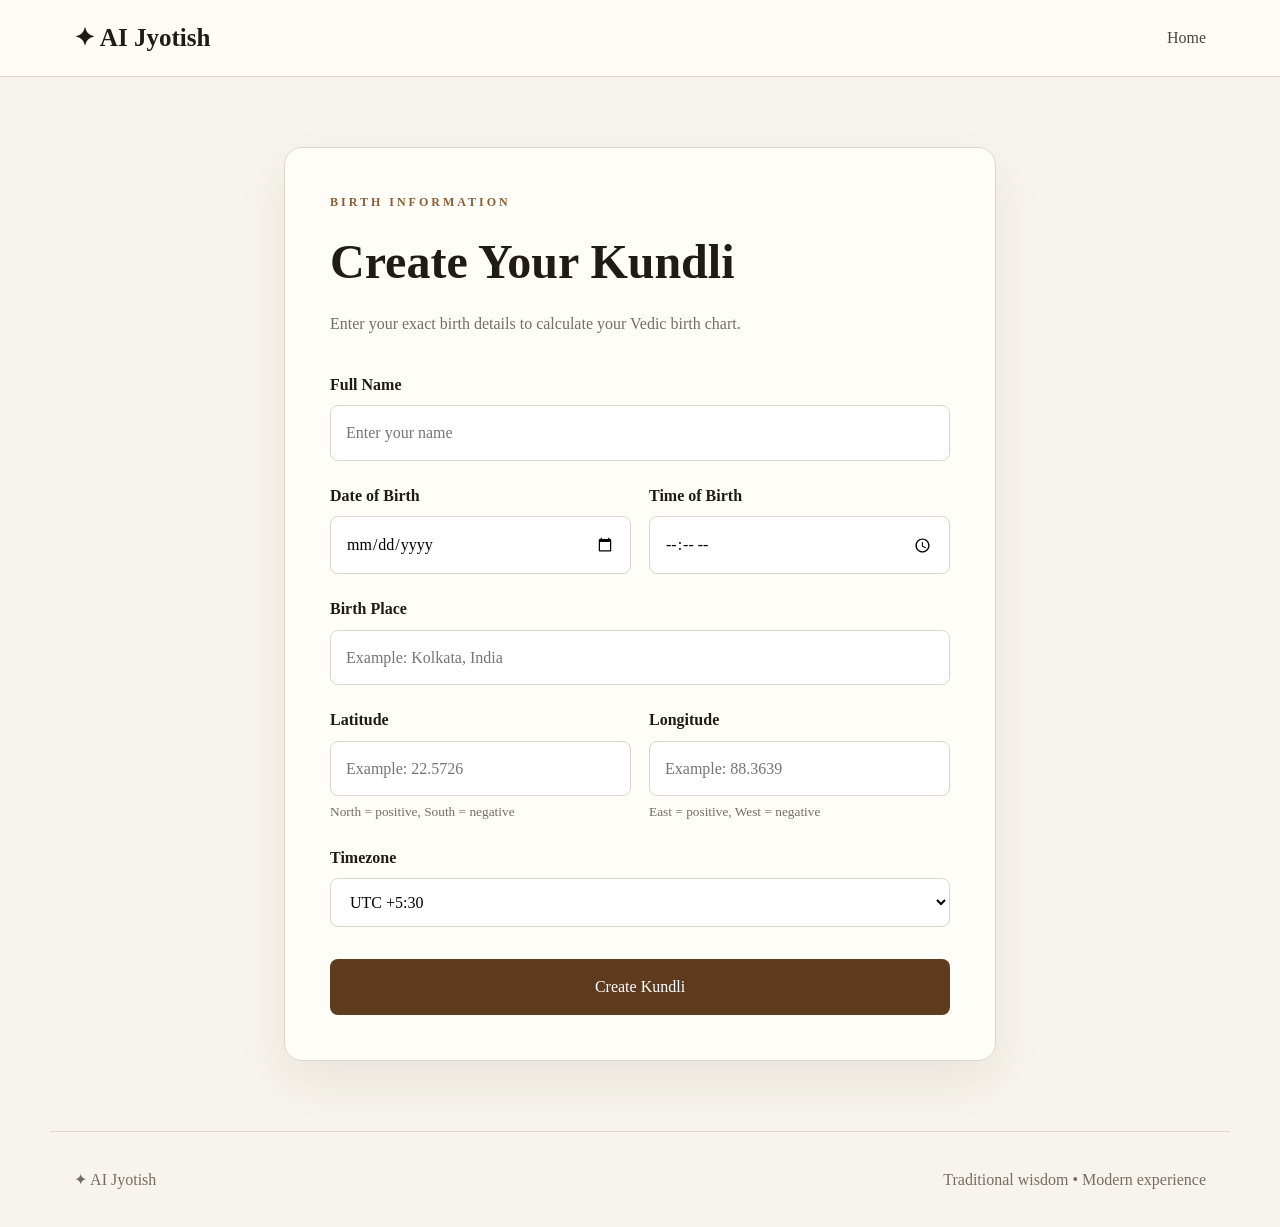
==== frontend/birth-form.html @ a1e97c48 "Initial commit" ====
<!DOCTYPE html>
<html lang="en">

<head>

    <meta charset="UTF-8">

    <meta
        name="viewport"
        content="width=device-width, initial-scale=1.0"
    >

    <title>Create Kundli • AI Jyotish</title>

    <link
        rel="stylesheet"
        href="css/style.css"
    >

</head>


<body>


<header class="navbar">

    <div class="nav-container">

        <a
            href="index.html"
            class="brand"
        >
            ✦ AI Jyotish
        </a>

        <nav class="nav-links">

            <a href="index.html">
                Home
            </a>

        </nav>

    </div>

</header>



<main class="form-page">

    <section class="form-card">

        <div class="form-heading">

            <p class="eyebrow">
                BIRTH INFORMATION
            </p>

            <h1>
                Create Your Kundli
            </h1>

            <p>
                Enter your exact birth details to calculate
                your Vedic birth chart.
            </p>

        </div>


        <form id="birthForm">


            <div class="form-group">

                <label for="name">
                    Full Name
                </label>

                <input
                    type="text"
                    id="name"
                    name="name"
                    placeholder="Enter your name"
                    required
                >

            </div>



            <div class="form-row">

                <div class="form-group">

                    <label for="date">
                        Date of Birth
                    </label>

                    <input
                        type="date"
                        id="date"
                        name="date"
                        required
                    >

                </div>


                <div class="form-group">

                    <label for="time">
                        Time of Birth
                    </label>

                    <input
                        type="time"
                        id="time"
                        name="time"
                        required
                    >

                </div>

            </div>



            <div class="form-group">

                <label for="place">
                    Birth Place
                </label>

                <input
                    type="text"
                    id="place"
                    name="place"
                    placeholder="Example: Kolkata, India"
                    required
                >

            </div>



            <div class="form-row">

                <div class="form-group">

                    <label for="latitude">
                        Latitude
                    </label>

                    <input
                        type="number"
                        id="latitude"
                        name="latitude"
                        step="any"
                        placeholder="Example: 22.5726"
                        required
                    >

                    <small>
                        North = positive, South = negative
                    </small>

                </div>


                <div class="form-group">

                    <label for="longitude">
                        Longitude
                    </label>

                    <input
                        type="number"
                        id="longitude"
                        name="longitude"
                        step="any"
                        placeholder="Example: 88.3639"
                        required
                    >

                    <small>
                        East = positive, West = negative
                    </small>

                </div>

            </div>



            <div class="form-group">

                <label for="timezone">
                    Timezone
                </label>

                <select
                    id="timezone"
                    name="timezone"
                >

                    <option value="5.5">
                        India Standard Time (UTC +5:30)
                    </option>

                    <option value="0">
                        UTC
                    </option>

                    <option value="-5">
                        UTC -5
                    </option>

                    <option value="-4">
                        UTC -4
                    </option>

                    <option value="1">
                        UTC +1
                    </option>

                    <option value="2">
                        UTC +2
                    </option>

                    <option value="3">
                        UTC +3
                    </option>

                    <option value="4">
                        UTC +4
                    </option>

                    <option value="5">
                        UTC +5
                    </option>

                    <option value="5.5" selected>
                        UTC +5:30
                    </option>

                    <option value="6">
                        UTC +6
                    </option>

                    <option value="7">
                        UTC +7
                    </option>

                    <option value="8">
                        UTC +8
                    </option>

                    <option value="9">
                        UTC +9
                    </option>

                </select>

            </div>



            <div
                id="formError"
                class="form-error"
            ></div>


            <button
                type="submit"
                id="createKundliButton"
                class="primary-button full-button"
            >

                <span id="buttonText">
                    Create Kundli
                </span>

                <span id="buttonLoader" class="loader hidden">
                    Calculating...
                </span>

            </button>


        </form>

    </section>

</main>


<footer class="footer">

    <p>
        ✦ AI Jyotish
    </p>

    <span>
        Traditional wisdom • Modern experience
    </span>

</footer>


<script src="js/script.js"></script>

</body>
</html>
---- frontend/css/style.css ----
* {
    box-sizing: border-box;
    margin: 0;
    padding: 0;
}

:root {
    --bg: #f7f4ed;
    --card: #fffdf8;
    --text: #201b16;
    --muted: #756d63;
    --line: #ddd5c9;
    --accent: #8b5e34;
    --accent-dark: #5e3b1f;
    --gold: #b58a48;
}

body {
    font-family: Georgia, "Times New Roman", serif;
    background: var(--bg);
    color: var(--text);
    line-height: 1.6;
}

a {
    text-decoration: none;
    color: inherit;
}

button,
input,
select {
    font: inherit;
}


/* =========================
   NAVBAR
========================= */

.navbar {
    border-bottom: 1px solid var(--line);
    background: rgba(255, 253, 248, 0.95);
}

.nav-container {
    max-width: 1180px;
    margin: auto;
    min-height: 76px;

    display: flex;
    align-items: center;
    justify-content: space-between;

    padding: 0 24px;
}

.brand {
    font-size: 25px;
    font-weight: bold;
}

.nav-links {
    display: flex;
    align-items: center;
    gap: 28px;
}

.nav-links a {
    color: #4c453d;
}

.nav-button {
    padding: 11px 18px;
    border: 1px solid var(--line);
    border-radius: 30px;
}


/* =========================
   HERO
========================= */

.hero {
    max-width: 1180px;
    min-height: 620px;
    margin: auto;

    padding: 90px 24px;

    display: grid;
    grid-template-columns: 1.3fr 0.7fr;
    align-items: center;
    gap: 70px;
}

.eyebrow {
    letter-spacing: 3px;
    font-size: 12px;
    font-weight: bold;
    color: var(--accent);
    margin-bottom: 12px;
}

.hero h1 {
    font-size: clamp(48px, 7vw, 82px);
    line-height: 1.05;
    margin-bottom: 28px;
}

.hero h1 span {
    display: block;
    color: var(--accent);
}

.hero-text {
    max-width: 650px;
    color: var(--muted);
    font-size: 18px;
    margin-bottom: 35px;
}

.primary-button {
    display: inline-flex;
    align-items: center;
    justify-content: center;
    gap: 15px;

    background: var(--accent-dark);
    color: white;

    border: 0;
    border-radius: 8px;

    padding: 15px 24px;

    cursor: pointer;

    transition: 0.2s;
}

.primary-button:hover {
    transform: translateY(-2px);
    opacity: 0.92;
}

.hero-card {
    min-height: 390px;

    border: 1px solid var(--line);
    background: var(--card);

    border-radius: 18px;

    display: flex;
    flex-direction: column;
    align-items: center;
    justify-content: center;

    text-align: center;

    box-shadow: 0 20px 50px rgba(80, 55, 30, 0.08);
}

.hero-symbol {
    font-size: 80px;
    color: var(--gold);
    margin-bottom: 20px;
}

.hero-card h3 {
    font-size: 28px;
}

.hero-card p {
    color: var(--muted);
}

.mini-orbit {
    display: flex;
    gap: 18px;
    margin-top: 35px;
    font-size: 26px;
    color: var(--accent);
}


/* =========================
   FEATURES
========================= */

.features {
    max-width: 1180px;
    margin: auto;
    padding: 80px 24px;
}

.center {
    text-align: center;
}

.section-heading {
    margin-bottom: 35px;
}

.section-heading h2 {
    font-size: 42px;
    line-height: 1.15;
    margin-bottom: 8px;
}

.section-heading p:not(.eyebrow) {
    color: var(--muted);
}

.feature-grid {
    display: grid;
    grid-template-columns: repeat(4, 1fr);
    gap: 18px;
}

.feature-card {
    padding: 28px;
    background: var(--card);
    border: 1px solid var(--line);
    border-radius: 14px;
}

.feature-icon {
    font-size: 32px;
    color: var(--gold);
    margin-bottom: 20px;
}

.feature-card h3 {
    margin-bottom: 8px;
}

.feature-card p {
    color: var(--muted);
}


/* =========================
   FORM
========================= */

.form-page {
    max-width: 760px;
    margin: auto;
    padding: 70px 24px;
}

.form-card {
    background: var(--card);
    border: 1px solid var(--line);
    border-radius: 18px;
    padding: 45px;
    box-shadow: 0 20px 50px rgba(80, 55, 30, 0.08);
}

.form-heading {
    margin-bottom: 35px;
}

.form-heading h1 {
    font-size: 48px;
    margin-bottom: 10px;
}

.form-heading p:not(.eyebrow) {
    color: var(--muted);
}

.form-group {
    margin-bottom: 22px;
}

.form-row {
    display: grid;
    grid-template-columns: 1fr 1fr;
    gap: 18px;
}

label {
    display: block;
    font-weight: bold;
    margin-bottom: 8px;
}

input,
select {
    width: 100%;
    padding: 14px 15px;

    background: white;

    border: 1px solid var(--line);
    border-radius: 8px;

    outline: none;
}

input:focus,
select:focus {
    border-color: var(--accent);
}

small {
    display: block;
    color: var(--muted);
    margin-top: 5px;
}

.full-button {
    width: 100%;
    margin-top: 10px;
}

.form-error {
    color: #a52c2c;
    margin-bottom: 10px;
}

.hidden {
    display: none !important;
}

.loader {
    color: white;
}


/* =========================
   KUNDLI PAGE
========================= */

.page-container {
    max-width: 1180px;
    margin: auto;
    padding: 55px 24px 100px;
}

.profile-header {
    display: flex;
    justify-content: space-between;
    align-items: flex-end;
    gap: 30px;

    margin-bottom: 50px;
}

.profile-header h1 {
    font-size: 52px;
}

.person-info {
    color: var(--muted);
}

.profile-badges {
    display: flex;
    gap: 12px;
}

.badge {
    min-width: 120px;
    padding: 14px;

    border: 1px solid var(--line);
    background: var(--card);

    border-radius: 10px;

    text-align: center;
}

.badge span {
    display: block;
    font-size: 10px;
    letter-spacing: 2px;
    color: var(--muted);
}

.badge strong {
    display: block;
    margin-top: 5px;
    color: var(--accent-dark);
}


/* =========================
   SECTIONS
========================= */

.section {
    margin-top: 70px;
}


/* =========================
   TWO CHARTS
========================= */

.charts-grid {
    display: grid;
    grid-template-columns: 1fr 1fr;
    gap: 25px;
}

.chart-card {
    background: var(--card);
    border: 1px solid var(--line);
    border-radius: 18px;
    padding: 20px;

    overflow: hidden;
}

.chart-title {
    display: flex;
    justify-content: space-between;
    align-items: center;

    padding: 5px 10px 18px;

    border-bottom: 1px solid var(--line);
}

.chart-title span {
    font-size: 12px;
    letter-spacing: 2px;
    font-weight: bold;
    color: var(--muted);
}

.chart-title strong {
    color: var(--accent-dark);
}


/* =========================
   NORTH INDIAN CHART
========================= */

.kundli-chart {
    width: 100%;
    max-width: 560px;
    aspect-ratio: 1;
    margin: auto;
    padding: 12px;
}

.kundli-svg {
    width: 100%;
    height: 100%;
    display: block;
}

.chart-border {
    fill: #fffdf8;
    stroke: #806848;
    stroke-width: 2;
}

.chart-line {
    fill: none;
    stroke: #806848;
    stroke-width: 1.5;
}

.chart-center {
    fill: #fbf8f0;
}

.chart-house-number {
    font-family: Georgia, serif;
    font-size: 15px;
    fill: #9b6e36;
    text-anchor: middle;
    dominant-baseline: middle;
    font-weight: bold;
}

.chart-planet {
    font-family: Georgia, serif;
    font-size: 13px;
    fill: #211b16;
    text-anchor: middle;
    dominant-baseline: middle;
    font-weight: bold;
}


/* =========================
   QUICK CARDS
========================= */

.quick-grid {
    display: grid;
    grid-template-columns: repeat(4, 1fr);
    gap: 16px;

    margin-top: 25px;
}

.info-card {
    background: var(--card);
    border: 1px solid var(--line);
    border-radius: 12px;

    padding: 22px;
}

.card-label {
    display: block;
    font-size: 12px;
    color: var(--muted);
    margin-bottom: 7px;
}

.info-card strong {
    display: block;
    font-size: 24px;
}


/* =========================
   TABLE
========================= */

.table-card {
    background: var(--card);
    border: 1px solid var(--line);
    border-radius: 15px;
    overflow: hidden;
}

.table-wrapper {
    overflow-x: auto;
}

table {
    width: 100%;
    border-collapse: collapse;
}

th,
td {
    padding: 17px;
    text-align: left;
    border-bottom: 1px solid var(--line);
}

th {
    background: #f1ede4;
    font-size: 12px;
    letter-spacing: 1px;
}

td {
    color: #4b443c;
}

tr:last-child td {
    border-bottom: none;
}


/* =========================
   CARDS
========================= */

.yoga-grid,
.strength-grid,
.house-grid,
.aspect-grid {
    display: grid;
    grid-template-columns: repeat(3, 1fr);
    gap: 16px;
}

.yoga-card,
.strength-card,
.house-card,
.aspect-card,
.nakshatra-card {
    background: var(--card);
    border: 1px solid var(--line);
    border-radius: 14px;
    padding: 24px;
}

.yoga-card h3,
.strength-card h3,
.house-card h3,
.aspect-card h3 {
    margin-bottom: 8px;
}

.muted {
    color: var(--muted);
}

.strength-bar {
    height: 7px;
    background: #e6dfd4;
    border-radius: 20px;
    overflow: hidden;
    margin-top: 14px;
}

.strength-fill {
    height: 100%;
    background: var(--accent);
}


/* =========================
   NAKSHATRA
========================= */

.nakshatra-card {
    display: grid;
    grid-template-columns: repeat(4, 1fr);
    gap: 20px;
}

.nakshatra-item span {
    display: block;
    color: var(--muted);
    font-size: 12px;
}

.nakshatra-item strong {
    font-size: 20px;
}


/* =========================
   AI
========================= */

.ai-card {
    margin-top: 75px;

    background: #eee7da;
    border: 1px solid var(--line);
    border-radius: 18px;

    padding: 40px;
}

.ai-card h2 {
    font-size: 38px;
    margin-bottom: 8px;
}

.ai-card > p:not(.eyebrow) {
    color: var(--muted);
}

.ai-messages {
    min-height: 50px;
    margin: 25px 0;
}

.ai-message {
    background: white;
    border: 1px solid var(--line);
    border-radius: 10px;
    padding: 15px;
    margin-bottom: 10px;
}

.ai-form {
    display: flex;
    gap: 10px;
}

.ai-form input {
    flex: 1;
}

.ai-form button {
    border: none;
    background: var(--accent-dark);
    color: white;
    padding: 0 24px;
    border-radius: 8px;
    cursor: pointer;
}


/* =========================
   FOOTER
========================= */

.footer {
    border-top: 1px solid var(--line);
    padding: 35px 24px;

    display: flex;
    justify-content: space-between;

    max-width: 1180px;
    margin: auto;

    color: var(--muted);
}


/* =========================
   MOBILE
========================= */

@media (max-width: 900px) {

    .hero {
        grid-template-columns: 1fr;
        padding-top: 60px;
    }

    .feature-grid {
        grid-template-columns: 1fr 1fr;
    }

    .charts-grid {
        grid-template-columns: 1fr;
    }

    .quick-grid {
        grid-template-columns: 1fr 1fr;
    }

    .yoga-grid,
    .strength-grid,
    .house-grid,
    .aspect-grid {
        grid-template-columns: 1fr 1fr;
    }

    .nakshatra-card {
        grid-template-columns: 1fr 1fr;
    }
}


@media (max-width: 600px) {

    .nav-links a:not(.nav-button) {
        display: none;
    }

    .hero h1 {
        font-size: 48px;
    }

    .feature-grid,
    .form-row,
    .quick-grid,
    .yoga-grid,
    .strength-grid,
    .house-grid,
    .aspect-grid,
    .nakshatra-card {
        grid-template-columns: 1fr;
    }

    .form-card {
        padding: 25px;
    }

    .profile-header {
        flex-direction: column;
        align-items: flex-start;
    }

    .profile-header h1 {
        font-size: 40px;
    }

    .profile-badges {
        width: 100%;
    }

    .badge {
        flex: 1;
    }

    .ai-form {
        flex-direction: column;
    }

    .ai-form button {
        padding: 14px;
    }

    .footer {
        flex-direction: column;
        gap: 10px;
    }
}
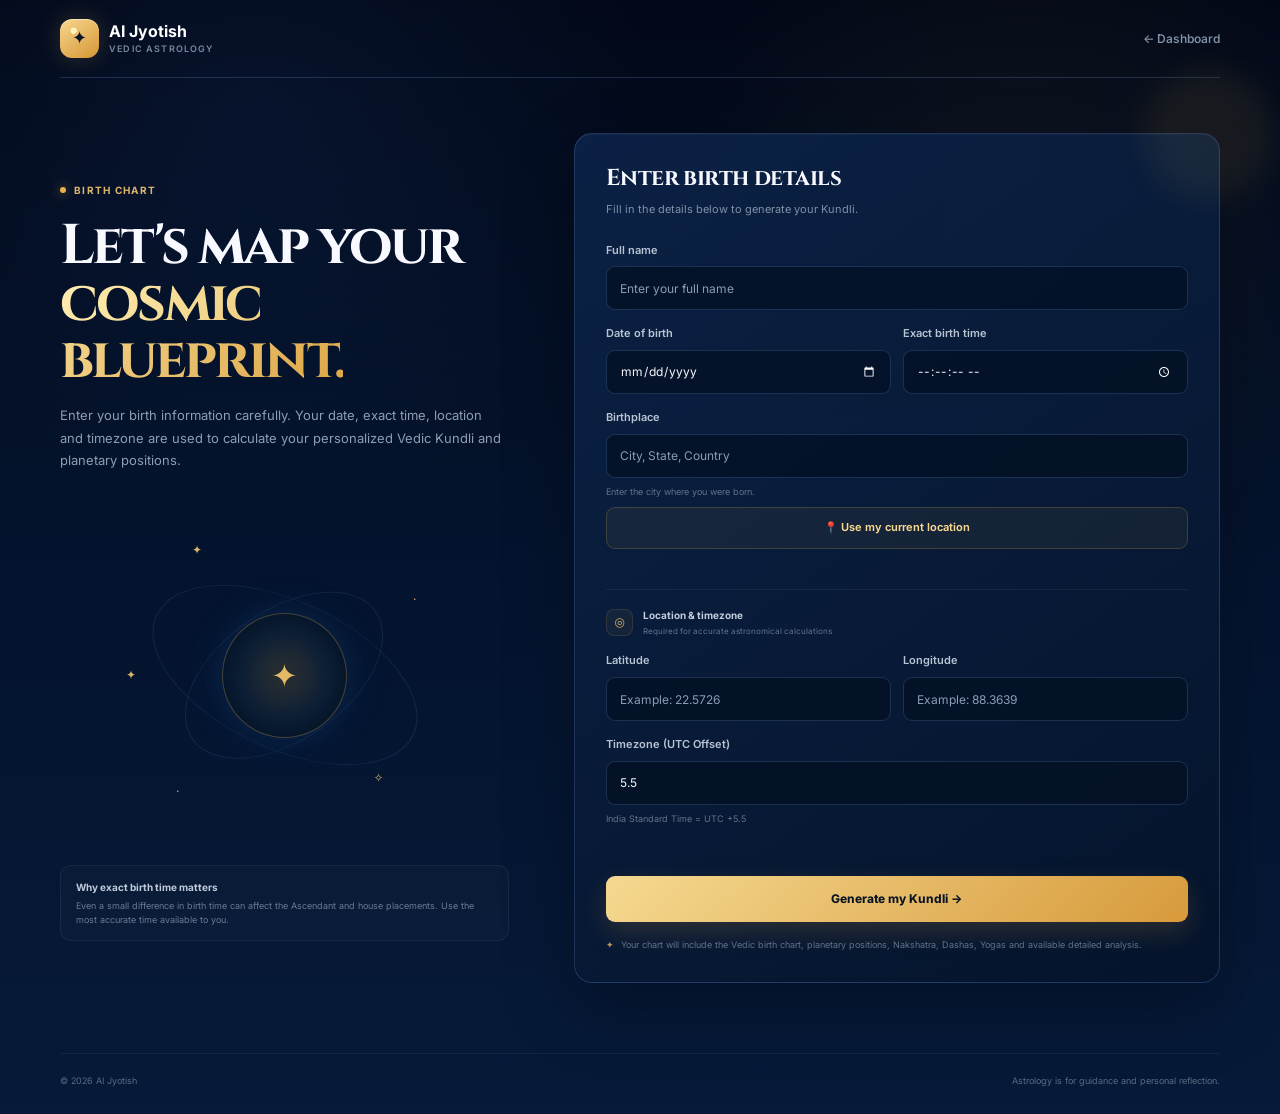
==== commit c5bd5115: "Update AI Jyotish website" ====
--- a/frontend/birth-form.html
+++ b/frontend/birth-form.html
@@ -1,316 +1,1131 @@
 <!DOCTYPE html>
 <html lang="en">
-
 <head>
-
     <meta charset="UTF-8">
 
     <meta
         name="viewport"
-        content="width=device-width, initial-scale=1.0"
+        content="width=device-width, initial-scale=1.0, viewport-fit=cover"
     >
 
-    <title>Create Kundli • AI Jyotish</title>
-
-    <link
-        rel="stylesheet"
-        href="css/style.css"
+    <meta
+        name="description"
+        content="Enter your birth details to generate a personalized Vedic Kundli with AI Jyotish."
     >
 
+    <meta name="theme-color" content="#06101f">
+
+    <title>Create Kundli — AI Jyotish</title>
+
+    <link rel="stylesheet" href="css/style.css">
+    <link rel="stylesheet" href="css/cosmic.css">
+    <link rel="stylesheet" href="css/charts.css">
+    <link rel="stylesheet" href="css/kundli.css">
+    <link rel="stylesheet" href="css/responsive.css">
+    <link rel="stylesheet" href="css/theme.css">
+
+    <style>
+        :root {
+            --bg: #06101f;
+            --bg-soft: #09192d;
+            --card: rgba(10, 28, 49, .84);
+            --card-soft: rgba(255,255,255,.025);
+            --border: rgba(232,177,76,.18);
+            --border-soft: rgba(255,255,255,.075);
+            --gold: #e8b14c;
+            --gold-light: #f5d78f;
+            --text: #f4f7fb;
+            --muted: #8d9db2;
+            --muted-2: #687b92;
+            --input: rgba(255,255,255,.035);
+        }
+
+        * {
+            box-sizing: border-box;
+        }
+
+        html {
+            scroll-behavior: smooth;
+        }
+
+        body.birth-form-page {
+            margin: 0;
+            min-height: 100vh;
+            color: var(--text);
+            background:
+                radial-gradient(
+                    circle at 10% 12%,
+                    rgba(55,117,203,.15),
+                    transparent 30%
+                ),
+                radial-gradient(
+                    circle at 90% 75%,
+                    rgba(232,177,76,.08),
+                    transparent 28%
+                ),
+                linear-gradient(
+                    145deg,
+                    #06101f 0%,
+                    #09182b 52%,
+                    #06101f 100%
+                );
+            overflow-x: hidden;
+        }
+
+        body.birth-form-page::before {
+            content: "";
+            position: fixed;
+            inset: 0;
+            z-index: -1;
+            pointer-events: none;
+            opacity: .28;
+            background-image:
+                radial-gradient(circle, rgba(255,255,255,.62) 0 1px, transparent 1.5px),
+                radial-gradient(circle, rgba(232,177,76,.4) 0 1px, transparent 1.5px);
+            background-size: 150px 150px, 240px 240px;
+            background-position: 20px 30px, 90px 80px;
+        }
+
+        .birth-shell {
+            width: min(1160px, calc(100% - 32px));
+            min-height: 100vh;
+            margin: 0 auto;
+            display: grid;
+            grid-template-rows: auto 1fr auto;
+        }
+
+        /* =========================================================
+           HEADER
+           ========================================================= */
+
+        .birth-header {
+            padding: 19px 0;
+            display: flex;
+            align-items: center;
+            justify-content: space-between;
+            gap: 20px;
+            border-bottom: 1px solid rgba(255,255,255,.045);
+        }
+
+        .birth-brand {
+            display: inline-flex;
+            align-items: center;
+            gap: 10px;
+            color: #fff;
+            text-decoration: none;
+        }
+
+        .birth-brand-icon {
+            width: 39px;
+            height: 39px;
+            display: grid;
+            place-items: center;
+            border-radius: 12px;
+            color: #091423;
+            font-size: 18px;
+            background:
+                radial-gradient(
+                    circle at 35% 30%,
+                    #fff2bd 0 8%,
+                    transparent 9%
+                ),
+                linear-gradient(145deg, #f6d88e, #d79536);
+            box-shadow:
+                0 0 25px rgba(232,177,76,.2),
+                inset 0 1px 0 rgba(255,255,255,.45);
+        }
+
+        .birth-brand-text {
+            display: flex;
+            flex-direction: column;
+            line-height: 1.05;
+        }
+
+        .birth-brand-name {
+            font-size: 16px;
+            font-weight: 700;
+        }
+
+        .birth-brand-subtitle {
+            margin-top: 4px;
+            color: #77899f;
+            font-size: 9px;
+            font-weight: 600;
+            letter-spacing: .13em;
+            text-transform: uppercase;
+        }
+
+        .birth-header-right {
+            display: flex;
+            align-items: center;
+            gap: 16px;
+        }
+
+        .birth-back {
+            color: #8293a9;
+            text-decoration: none;
+            font-size: 12px;
+            font-weight: 550;
+            transition: color .2s ease;
+        }
+
+        .birth-back:hover {
+            color: #fff;
+        }
+
+        /* =========================================================
+           MAIN LAYOUT
+           ========================================================= */
+
+        .birth-main {
+            display: grid;
+            grid-template-columns: minmax(0, .82fr) minmax(480px, 1.18fr);
+            align-items: center;
+            gap: 65px;
+            padding: 55px 0 70px;
+        }
+
+        /* =========================================================
+           INTRO / COSMIC SIDE
+           ========================================================= */
+
+        .birth-intro {
+            max-width: 460px;
+        }
+
+        .birth-kicker {
+            width: fit-content;
+            display: inline-flex;
+            align-items: center;
+            gap: 8px;
+            color: #dcb56a;
+            font-size: 10px;
+            font-weight: 700;
+            letter-spacing: .13em;
+            text-transform: uppercase;
+        }
+
+        .birth-kicker::before {
+            content: "";
+            width: 6px;
+            height: 6px;
+            border-radius: 50%;
+            background: var(--gold);
+            box-shadow: 0 0 12px rgba(232,177,76,.7);
+        }
+
+        .birth-intro h1 {
+            margin: 17px 0 15px;
+            font-size: clamp(36px, 5vw, 56px);
+            line-height: 1.02;
+            letter-spacing: -.05em;
+        }
+
+        .birth-intro h1 span {
+            color: var(--gold-light);
+            background: linear-gradient(135deg, #fff0b5, #dda544);
+            -webkit-background-clip: text;
+            background-clip: text;
+            -webkit-text-fill-color: transparent;
+        }
+
+        .birth-intro > p {
+            margin: 0;
+            color: var(--muted);
+            font-size: 13px;
+            line-height: 1.75;
+        }
+
+        /* Small visual */
+
+        .birth-orbit {
+            width: min(330px, 80%);
+            aspect-ratio: 1;
+            margin: 38px auto 0;
+            position: relative;
+            display: grid;
+            place-items: center;
+        }
+
+        .birth-orbit::before,
+        .birth-orbit::after {
+            content: "";
+            position: absolute;
+            border: 1px solid rgba(105,158,220,.15);
+            border-radius: 50%;
+        }
+
+        .birth-orbit::before {
+            inset: 7%;
+            transform: rotate(25deg) scaleY(.52);
+        }
+
+        .birth-orbit::after {
+            inset: 16%;
+            transform: rotate(-35deg) scaleY(.58);
+        }
+
+        .birth-orbit-glow {
+            position: absolute;
+            width: 45%;
+            aspect-ratio: 1;
+            border-radius: 50%;
+            background:
+                radial-gradient(
+                    circle,
+                    rgba(232,177,76,.18),
+                    rgba(58,126,218,.08) 45%,
+                    transparent 72%
+                );
+            filter: blur(9px);
+        }
+
+        .birth-mandala {
+            width: 38%;
+            aspect-ratio: 1;
+            display: grid;
+            place-items: center;
+            border: 1px solid rgba(232,177,76,.28);
+            border-radius: 50%;
+            color: #e8bd6a;
+            font-size: 32px;
+            background: rgba(8,23,41,.8);
+            box-shadow:
+                0 0 45px rgba(48,111,188,.14),
+                inset 0 0 25px rgba(0,0,0,.3);
+        }
+
+        .birth-orbit-star {
+            position: absolute;
+            color: #d9b263;
+            font-size: 12px;
+        }
+
+        .birth-orbit-star.s1 {
+            top: 9%;
+            left: 22%;
+        }
+
+        .birth-orbit-star.s2 {
+            top: 24%;
+            right: 10%;
+        }
+
+        .birth-orbit-star.s3 {
+            bottom: 16%;
+            right: 20%;
+        }
+
+        .birth-orbit-star.s4 {
+            bottom: 12%;
+            left: 17%;
+        }
+
+        .birth-orbit-star.s5 {
+            top: 47%;
+            left: 2%;
+        }
+
+        .birth-info-note {
+            margin-top: 25px;
+            padding: 13px 15px;
+            border: 1px solid rgba(255,255,255,.055);
+            border-radius: 11px;
+            background: rgba(255,255,255,.018);
+        }
+
+        .birth-info-note strong {
+            display: block;
+            margin-bottom: 4px;
+            color: #bfcbd9;
+            font-size: 10px;
+        }
+
+        .birth-info-note span {
+            display: block;
+            color: #697c93;
+            font-size: 9px;
+            line-height: 1.55;
+        }
+
+        /* =========================================================
+           FORM CARD
+           ========================================================= */
+
+        .birth-card {
+            position: relative;
+            padding: 31px;
+            border: 1px solid var(--border);
+            border-radius: 18px;
+            background:
+                linear-gradient(
+                    145deg,
+                    rgba(17,40,67,.84),
+                    rgba(7,20,36,.92)
+                );
+            box-shadow:
+                0 25px 70px rgba(0,0,0,.28),
+                inset 0 1px 0 rgba(255,255,255,.035);
+            backdrop-filter: blur(18px);
+        }
+
+        .birth-card::before {
+            content: "";
+            position: absolute;
+            width: 130px;
+            height: 130px;
+            top: -65px;
+            right: -55px;
+            border-radius: 50%;
+            background: rgba(232,177,76,.07);
+            filter: blur(15px);
+            pointer-events: none;
+        }
+
+        .birth-card-header {
+            margin-bottom: 24px;
+        }
+
+        .birth-card-header h2 {
+            margin: 0 0 7px;
+            font-size: 23px;
+            letter-spacing: -.025em;
+        }
+
+        .birth-card-header p {
+            margin: 0;
+            color: #7f91a8;
+            font-size: 11px;
+            line-height: 1.55;
+        }
+
+        /* =========================================================
+           FORM
+           ========================================================= */
+
+        #birthForm {
+            display: flex;
+            flex-direction: column;
+            gap: 15px;
+        }
+
+        .birth-field {
+            display: flex;
+            flex-direction: column;
+            gap: 7px;
+        }
+
+        .birth-field label {
+            color: #b8c4d2;
+            font-size: 11px;
+            font-weight: 600;
+        }
+
+        .birth-field input {
+            width: 100%;
+            height: 44px;
+            padding: 0 13px;
+            border: 1px solid rgba(255,255,255,.09);
+            border-radius: 9px;
+            outline: none;
+            color: #edf2f8;
+            background: var(--input);
+            font: inherit;
+            font-size: 12px;
+            transition:
+                border-color .2s ease,
+                background .2s ease,
+                box-shadow .2s ease;
+        }
+
+        .birth-field input::placeholder {
+            color: #596c83;
+        }
+
+        .birth-field input:hover {
+            border-color: rgba(255,255,255,.14);
+        }
+
+        .birth-field input:focus {
+            border-color: rgba(232,177,76,.52);
+            background: rgba(255,255,255,.045);
+            box-shadow: 0 0 0 3px rgba(232,177,76,.08);
+        }
+
+        .birth-field input[type="date"],
+        .birth-field input[type="time"] {
+            color-scheme: dark;
+        }
+
+        /* Two-column fields */
+
+        .birth-row {
+            display: grid;
+            grid-template-columns: repeat(2, minmax(0, 1fr));
+            gap: 12px;
+        }
+
+        .birth-row.three {
+            grid-template-columns: repeat(3, minmax(0, 1fr));
+        }
+
+        .field-help {
+            color: #62748a;
+            font-size: 9px;
+            line-height: 1.45;
+        }
+
+        /* =========================================================
+           LOCATION SECTION
+           ========================================================= */
+
+        .location-heading {
+            display: flex;
+            align-items: center;
+            gap: 10px;
+            margin: 5px 0 0;
+            padding-top: 17px;
+            border-top: 1px solid rgba(255,255,255,.055);
+        }
+
+        .location-heading-icon {
+            width: 27px;
+            height: 27px;
+            display: grid;
+            place-items: center;
+            border-radius: 8px;
+            color: #dcb668;
+            border: 1px solid rgba(232,177,76,.13);
+            background: rgba(232,177,76,.055);
+            font-size: 12px;
+        }
+
+        .location-heading-text strong {
+            display: block;
+            color: #c2cedc;
+            font-size: 10px;
+        }
+
+        .location-heading-text span {
+            display: block;
+            margin-top: 2px;
+            color: #63758c;
+            font-size: 8px;
+        }
+
+        /* =========================================================
+           SUBMIT
+           ========================================================= */
+
+        #generateBtn {
+            width: 100%;
+            min-height: 46px;
+            margin-top: 5px;
+            border: 0;
+            border-radius: 9px;
+            cursor: pointer;
+            color: #071321;
+            background: linear-gradient(135deg, #f5d991, #d79a3b);
+            box-shadow: 0 10px 26px rgba(215,154,59,.18);
+            font: inherit;
+            font-size: 12px;
+            font-weight: 750;
+            transition:
+                transform .2s ease,
+                box-shadow .2s ease,
+                opacity .2s ease;
+        }
+
+        #generateBtn:hover {
+            transform: translateY(-1px);
+            box-shadow: 0 14px 31px rgba(215,154,59,.25);
+        }
+
+        #generateBtn:active {
+            transform: translateY(0);
+        }
+
+        #generateBtn:disabled {
+            cursor: not-allowed;
+            opacity: .62;
+            transform: none;
+        }
+
+        #birthMessage {
+            min-height: 18px;
+            margin: -2px 0 0;
+            font-size: 11px;
+            line-height: 1.5;
+        }
+
+        .form-footnote {
+            display: flex;
+            align-items: flex-start;
+            gap: 8px;
+            margin-top: 1px;
+            color: #60738a;
+            font-size: 9px;
+            line-height: 1.5;
+        }
+
+        .form-footnote-icon {
+            color: #b9985b;
+            flex: 0 0 auto;
+        }
+
+        /* =========================================================
+           FOOTER
+           ========================================================= */
+
+        .birth-footer {
+            padding: 20px 0 25px;
+            display: flex;
+            justify-content: space-between;
+            gap: 20px;
+            border-top: 1px solid rgba(255,255,255,.05);
+            color: #596c83;
+            font-size: 9px;
+        }
+
+        /* =========================================================
+           RESPONSIVE
+           ========================================================= */
+
+        @media (max-width: 900px) {
+            .birth-main {
+                grid-template-columns: 1fr;
+                gap: 35px;
+                padding-top: 40px;
+            }
+
+            .birth-intro {
+                max-width: 620px;
+                margin-inline: auto;
+                text-align: center;
+            }
+
+            .birth-kicker {
+                margin-inline: auto;
+            }
+
+            .birth-intro > p {
+                margin-inline: auto;
+            }
+
+            .birth-orbit {
+                margin-top: 25px;
+                width: min(270px, 70%);
+            }
+
+            .birth-info-note {
+                text-align: left;
+            }
+
+            .birth-card {
+                width: min(650px, 100%);
+                margin-inline: auto;
+            }
+        }
+
+        @media (max-width: 600px) {
+            .birth-shell {
+                width: min(100% - 24px, 1160px);
+            }
+
+            .birth-header {
+                padding: 14px 0;
+            }
+
+            .birth-brand-icon {
+                width: 35px;
+                height: 35px;
+                border-radius: 10px;
+            }
+
+            .birth-brand-name {
+                font-size: 14px;
+            }
+
+            .birth-brand-subtitle {
+                font-size: 8px;
+            }
+
+            .birth-back {
+                font-size: 10px;
+            }
+
+            .birth-main {
+                padding: 30px 0 45px;
+            }
+
+            .birth-intro h1 {
+                font-size: 38px;
+            }
+
+            .birth-intro > p {
+                font-size: 12px;
+            }
+
+            .birth-orbit {
+                width: 220px;
+            }
+
+            .birth-card {
+                padding: 22px 18px;
+                border-radius: 15px;
+            }
+
+            .birth-card-header h2 {
+                font-size: 21px;
+            }
+
+            .birth-row,
+            .birth-row.three {
+                grid-template-columns: 1fr;
+                gap: 15px;
+            }
+
+            .birth-footer {
+                flex-direction: column;
+                gap: 7px;
+            }
+        }
+
+        @media (prefers-reduced-motion: reduce) {
+            html {
+                scroll-behavior: auto;
+            }
+
+            *,
+            *::before,
+            *::after {
+                transition-duration: .01ms !important;
+            }
+        }
+    </style>
 </head>
 
-
-<body>
-
-
-<header class="navbar">
-
-    <div class="nav-container">
-
-        <a
-            href="index.html"
-            class="brand"
+<body class="birth-form-page">
+
+<div class="birth-shell">
+
+    <!-- =========================================================
+         HEADER
+         ========================================================= -->
+    <header class="birth-header">
+
+        <a class="birth-brand" href="index.html">
+
+            <span
+                class="birth-brand-icon"
+                aria-hidden="true"
+            >
+                ✦
+            </span>
+
+            <span class="birth-brand-text">
+                <span class="birth-brand-name">
+                    AI Jyotish
+                </span>
+
+                <span class="birth-brand-subtitle">
+                    Vedic Astrology
+                </span>
+            </span>
+
+        </a>
+
+
+        <div class="birth-header-right">
+
+            <a
+                class="birth-back"
+                href="dashboard.html"
+            >
+                ← Dashboard
+            </a>
+
+        </div>
+
+    </header>
+
+
+    <!-- =========================================================
+         MAIN
+         ========================================================= -->
+    <main class="birth-main">
+
+        <!-- =====================================================
+             INTRO
+             ===================================================== -->
+        <section class="birth-intro">
+
+            <div class="birth-kicker">
+                Birth chart
+            </div>
+
+            <h1>
+                Let's map your
+                <span>cosmic blueprint.</span>
+            </h1>
+
+            <p>
+                Enter your birth information carefully. Your date, exact time,
+                location and timezone are used to calculate your personalized
+                Vedic Kundli and planetary positions.
+            </p>
+
+
+            <!-- Decorative cosmic visual -->
+            <div class="birth-orbit" aria-hidden="true">
+
+                <div class="birth-orbit-glow"></div>
+
+                <div class="birth-mandala">
+                    ✦
+                </div>
+
+                <span class="birth-orbit-star s1">✦</span>
+                <span class="birth-orbit-star s2">·</span>
+                <span class="birth-orbit-star s3">✧</span>
+                <span class="birth-orbit-star s4">·</span>
+                <span class="birth-orbit-star s5">✦</span>
+
+            </div>
+
+
+            <div class="birth-info-note">
+
+                <strong>
+                    Why exact birth time matters
+                </strong>
+
+                <span>
+                    Even a small difference in birth time can affect the
+                    Ascendant and house placements. Use the most accurate
+                    time available to you.
+                </span>
+
+            </div>
+
+        </section>
+
+
+        <!-- =====================================================
+             FORM CARD
+             ===================================================== -->
+        <section
+            class="birth-card"
+            aria-labelledby="birthFormTitle"
         >
-            ✦ AI Jyotish
-        </a>
-
-        <nav class="nav-links">
-
-            <a href="index.html">
-                Home
-            </a>
-
-        </nav>
-
-    </div>
-
-</header>
-
-
-
-<main class="form-page">
-
-    <section class="form-card">
-
-        <div class="form-heading">
-
-            <p class="eyebrow">
-                BIRTH INFORMATION
-            </p>
-
-            <h1>
-                Create Your Kundli
-            </h1>
-
-            <p>
-                Enter your exact birth details to calculate
-                your Vedic birth chart.
-            </p>
-
-        </div>
-
-
-        <form id="birthForm">
-
-
-            <div class="form-group">
-
-                <label for="name">
-                    Full Name
-                </label>
-
-                <input
-                    type="text"
-                    id="name"
-                    name="name"
-                    placeholder="Enter your name"
-                    required
-                >
+
+            <div class="birth-card-header">
+
+                <h2 id="birthFormTitle">
+                    Enter birth details
+                </h2>
+
+                <p>
+                    Fill in the details below to generate your Kundli.
+                </p>
 
             </div>
 
 
-
-            <div class="form-row">
-
-                <div class="form-group">
-
-                    <label for="date">
-                        Date of Birth
+            <form id="birthForm" novalidate>
+
+                <!-- =================================================
+                     NAME
+                     ================================================= -->
+                <div class="birth-field">
+
+                    <label for="name">
+                        Full name
                     </label>
 
                     <input
-                        type="date"
-                        id="date"
-                        name="date"
+                        type="text"
+                        id="name"
+                        name="name"
+                        autocomplete="name"
+                        placeholder="Enter your full name"
                         required
                     >
 
                 </div>
 
 
-                <div class="form-group">
-
-                    <label for="time">
-                        Time of Birth
+                <!-- =================================================
+                     DATE + TIME
+                     ================================================= -->
+                <div class="birth-row">
+
+                    <div class="birth-field">
+
+                        <label for="date">
+                            Date of birth
+                        </label>
+
+                        <input
+                            type="date"
+                            id="date"
+                            name="date"
+                            autocomplete="bday"
+                            required
+                        >
+
+                    </div>
+
+
+                    <div class="birth-field">
+
+                        <label for="time">
+                            Exact birth time
+                        </label>
+
+                        <input
+                            type="time"
+                            id="time"
+                            name="time"
+                            autocomplete="off"
+                            step="1"
+                            required
+                        >
+
+                    </div>
+
+                </div>
+
+
+                <!-- =================================================
+                     PLACE
+                     ================================================= -->
+                <div class="birth-field">
+
+    <label for="place">
+        Birthplace
+    </label>
+
+    <input
+        type="text"
+        id="place"
+        name="place"
+        autocomplete="address-level2"
+        placeholder="City, State, Country"
+        required
+    >
+
+    <span class="field-help">
+        Enter the city where you were born.
+    </span>
+
+    <button
+        type="button"
+        id="useLocationBtn"
+        class="location-btn"
+    >
+        📍 Use my current location
+    </button>
+
+    <span
+        id="locationStatus"
+        class="field-help"
+        aria-live="polite"
+    ></span>
+
+</div>
+
+
+                <!-- =================================================
+                     LOCATION HEADING
+                     ================================================= -->
+                <div class="location-heading">
+
+                    <div
+                        class="location-heading-icon"
+                        aria-hidden="true"
+                    >
+                        ◎
+                    </div>
+
+                    <div class="location-heading-text">
+
+                        <strong>
+                            Location & timezone
+                        </strong>
+
+                        <span>
+                            Required for accurate astronomical calculations
+                        </span>
+
+                    </div>
+
+                </div>
+
+
+                <!-- =================================================
+                     LATITUDE + LONGITUDE
+                     ================================================= -->
+                <div class="birth-row">
+
+                    <div class="birth-field">
+
+                        <label for="latitude">
+                            Latitude
+                        </label>
+
+                        <input
+                            type="number"
+                            id="latitude"
+                            name="latitude"
+                            inputmode="decimal"
+                            step="any"
+                            min="-90"
+                            max="90"
+                            placeholder="Example: 22.5726"
+                            required
+                        >
+
+                    </div>
+
+
+                    <div class="birth-field">
+
+                        <label for="longitude">
+                            Longitude
+                        </label>
+
+                        <input
+                            type="number"
+                            id="longitude"
+                            name="longitude"
+                            inputmode="decimal"
+                            step="any"
+                            min="-180"
+                            max="180"
+                            placeholder="Example: 88.3639"
+                            required
+                        >
+
+                    </div>
+
+                </div>
+
+
+                <!-- =================================================
+                     TIMEZONE
+                     ================================================= -->
+                <div class="birth-field">
+
+                    <label for="timezone">
+                        Timezone (UTC Offset)
                     </label>
 
                     <input
-                        type="time"
-                        id="time"
-                        name="time"
+                        type="text"
+                        id="timezone"
+                        name="timezone"
+                        inputmode="decimal"
+                        value="5.5"
+                        placeholder="Example: 5.5 for India"
                         required
                     >
 
+                    <span class="field-help">
+                        India Standard Time = UTC +5.5
+                    </span>
+
                 </div>
 
-            </div>
-
-
-
-            <div class="form-group">
-
-                <label for="place">
-                    Birth Place
-                </label>
-
-                <input
-                    type="text"
-                    id="place"
-                    name="place"
-                    placeholder="Example: Kolkata, India"
-                    required
+
+                <!-- =================================================
+                     MESSAGE
+                     ================================================= -->
+                <div
+                    id="birthMessage"
+                    role="status"
+                    aria-live="polite"
+                ></div>
+
+
+                <!-- =================================================
+                     SUBMIT
+                     ================================================= -->
+                <button
+                    type="submit"
+                    id="generateBtn"
                 >
-
-            </div>
-
-
-
-            <div class="form-row">
-
-                <div class="form-group">
-
-                    <label for="latitude">
-                        Latitude
-                    </label>
-
-                    <input
-                        type="number"
-                        id="latitude"
-                        name="latitude"
-                        step="any"
-                        placeholder="Example: 22.5726"
-                        required
+                    Generate my Kundli
+                    <span aria-hidden="true">→</span>
+                </button>
+
+
+                <div class="form-footnote">
+
+                    <span
+                        class="form-footnote-icon"
+                        aria-hidden="true"
                     >
-
-                    <small>
-                        North = positive, South = negative
-                    </small>
+                        ✦
+                    </span>
+
+                    <span>
+                        Your chart will include the Vedic birth chart,
+                        planetary positions, Nakshatra, Dashas, Yogas and
+                        available detailed analysis.
+                    </span>
 
                 </div>
 
-
-                <div class="form-group">
-
-                    <label for="longitude">
-                        Longitude
-                    </label>
-
-                    <input
-                        type="number"
-                        id="longitude"
-                        name="longitude"
-                        step="any"
-                        placeholder="Example: 88.3639"
-                        required
-                    >
-
-                    <small>
-                        East = positive, West = negative
-                    </small>
-
-                </div>
-
-            </div>
-
-
-
-            <div class="form-group">
-
-                <label for="timezone">
-                    Timezone
-                </label>
-
-                <select
-                    id="timezone"
-                    name="timezone"
-                >
-
-                    <option value="5.5">
-                        India Standard Time (UTC +5:30)
-                    </option>
-
-                    <option value="0">
-                        UTC
-                    </option>
-
-                    <option value="-5">
-                        UTC -5
-                    </option>
-
-                    <option value="-4">
-                        UTC -4
-                    </option>
-
-                    <option value="1">
-                        UTC +1
-                    </option>
-
-                    <option value="2">
-                        UTC +2
-                    </option>
-
-                    <option value="3">
-                        UTC +3
-                    </option>
-
-                    <option value="4">
-                        UTC +4
-                    </option>
-
-                    <option value="5">
-                        UTC +5
-                    </option>
-
-                    <option value="5.5" selected>
-                        UTC +5:30
-                    </option>
-
-                    <option value="6">
-                        UTC +6
-                    </option>
-
-                    <option value="7">
-                        UTC +7
-                    </option>
-
-                    <option value="8">
-                        UTC +8
-                    </option>
-
-                    <option value="9">
-                        UTC +9
-                    </option>
-
-                </select>
-
-            </div>
-
-
-
-            <div
-                id="formError"
-                class="form-error"
-            ></div>
-
-
-            <button
-                type="submit"
-                id="createKundliButton"
-                class="primary-button full-button"
-            >
-
-                <span id="buttonText">
-                    Create Kundli
-                </span>
-
-                <span id="buttonLoader" class="loader hidden">
-                    Calculating...
-                </span>
-
-            </button>
-
-
-        </form>
-
-    </section>
-
-</main>
-
-
-<footer class="footer">
-
-    <p>
-        ✦ AI Jyotish
-    </p>
-
-    <span>
-        Traditional wisdom • Modern experience
-    </span>
-
-</footer>
-
-
+            </form>
+
+        </section>
+
+    </main>
+
+
+    <!-- =========================================================
+         FOOTER
+         ========================================================= -->
+    <footer class="birth-footer">
+
+        <span>
+            © <span id="currentYear"></span> AI Jyotish
+        </span>
+
+        <span>
+            Astrology is for guidance and personal reflection.
+        </span>
+
+    </footer>
+
+</div>
+
+
+<!-- =============================================================
+     APPLICATION SCRIPTS
+     ============================================================= -->
+
+<script>
+    (function () {
+        const year = document.getElementById("currentYear");
+
+        if (year) {
+            year.textContent = new Date().getFullYear();
+        }
+    })();
+</script>
+
+<script src="js/api.js"></script>
+<script src="js/auth.js"></script>
+<script src="js/charts.js"></script>
+<script src="js/planets.js"></script>
+<script src="js/nakshatra.js"></script>
+<script src="js/dasha.js"></script>
+<script src="js/yogas.js"></script>
+<script src="js/dashboard.js"></script>
+<script src="js/ai.js"></script>
+<script src="js/kundli.js"></script>
 <script src="js/script.js"></script>
 
 </body>
--- a/frontend/css/style.css
+++ b/frontend/css/style.css
@@ -1,803 +1,4088 @@
-* {
+/* =========================================================
+   AI JYOTISH
+   Premium Cosmic Blue + Vedic Gold Design System
+   ========================================================= */
+
+@import url('https://fonts.googleapis.com/css2?family=Cinzel:wght@500;600;700&family=Inter:wght@400;500;600;700&family=Noto+Serif+Devanagari:wght@400;500;600&display=swap');
+
+:root {
+    /* Core colors */
+    --blue-950: #020817;
+    --blue-900: #06132d;
+    --blue-850: #081a3a;
+    --blue-800: #0a2148;
+    --blue-750: #0c2b5c;
+    --blue-700: #10366f;
+    --blue-600: #1454a6;
+    --blue-500: #1c6bd6;
+    --blue-400: #3b82f6;
+
+    /* Vedic gold */
+    --gold-100: #fff8dc;
+    --gold-200: #fceca7;
+    --gold-300: #f7d774;
+    --gold-400: #e9bd4b;
+    --gold-500: #d9a52e;
+    --gold-600: #b98219;
+    --gold-700: #8b5e12;
+
+    /* Text */
+    --text-primary: #f7f9ff;
+    --text-secondary: #c8d3e8;
+    --text-muted: #8d9bb5;
+    --text-dark: #17233b;
+
+    /* Surfaces */
+    --surface: rgba(8, 27, 59, 0.88);
+    --surface-light: rgba(255, 255, 255, 0.96);
+    --surface-soft: rgba(14, 44, 91, 0.72);
+    --surface-hover: rgba(21, 66, 130, 0.82);
+
+    /* Borders */
+    --border: rgba(110, 161, 231, 0.22);
+    --border-gold: rgba(233, 189, 75, 0.42);
+
+    /* Status */
+    --success: #3ddc97;
+    --danger: #ff6b6b;
+    --warning: #ffd166;
+
+    /* Shadows */
+    --shadow-sm: 0 5px 18px rgba(0, 0, 0, 0.18);
+    --shadow-md: 0 12px 35px rgba(0, 0, 0, 0.28);
+    --shadow-lg: 0 22px 65px rgba(0, 0, 0, 0.38);
+
+    /* Radius */
+    --radius-sm: 8px;
+    --radius-md: 14px;
+    --radius-lg: 20px;
+    --radius-xl: 28px;
+
+    /* Layout */
+    --container: 1240px;
+    --nav-height: 72px;
+
+    /* Typography */
+    --font-body: 'Inter', system-ui, -apple-system, BlinkMacSystemFont, sans-serif;
+    --font-heading: 'Cinzel', Georgia, serif;
+    --font-devanagari: 'Noto Serif Devanagari', serif;
+
+    /* Transitions */
+    --transition: 180ms ease;
+}
+
+/* =========================================================
+   RESET
+   ========================================================= */
+
+*,
+*::before,
+*::after {
     box-sizing: border-box;
+}
+
+html {
+    scroll-behavior: smooth;
+    font-size: 16px;
+}
+
+body {
+    margin: 0;
+    min-height: 100vh;
+
+    font-family: var(--font-body);
+    color: var(--text-primary);
+
+    background:
+        radial-gradient(
+            circle at 50% -10%,
+            rgba(29, 91, 177, 0.30),
+            transparent 38%
+        ),
+        linear-gradient(
+            180deg,
+            #020817 0%,
+            #04132d 42%,
+            #061a39 100%
+        );
+
+    line-height: 1.6;
+    overflow-x: hidden;
+}
+
+body::selection {
+    background: var(--gold-400);
+    color: #081225;
+}
+
+img {
+    display: block;
+    max-width: 100%;
+}
+
+button,
+input,
+select,
+textarea {
+    font: inherit;
+}
+
+button {
+    cursor: pointer;
+}
+
+a {
+    color: inherit;
+    text-decoration: none;
+}
+
+ul,
+ol {
     margin: 0;
     padding: 0;
-}
-
-:root {
-    --bg: #f7f4ed;
-    --card: #fffdf8;
-    --text: #201b16;
-    --muted: #756d63;
-    --line: #ddd5c9;
-    --accent: #8b5e34;
-    --accent-dark: #5e3b1f;
-    --gold: #b58a48;
-}
-
-body {
-    font-family: Georgia, "Times New Roman", serif;
-    background: var(--bg);
-    color: var(--text);
-    line-height: 1.6;
-}
-
-a {
-    text-decoration: none;
-    color: inherit;
-}
-
-button,
-input,
-select {
-    font: inherit;
-}
-
-
-/* =========================
+    list-style: none;
+}
+
+/* =========================================================
+   COMMON
+   ========================================================= */
+
+.container {
+    width: min(calc(100% - 40px), var(--container));
+    margin-inline: auto;
+}
+
+.hidden {
+    display: none !important;
+}
+
+.text-center {
+    text-align: center;
+}
+
+.text-gold {
+    color: var(--gold-300);
+}
+
+.muted {
+    color: var(--text-muted);
+}
+
+.gold {
+    color: var(--gold-300);
+}
+
+.blue {
+    color: #72aaff;
+}
+
+/* =========================================================
+   COSMIC PAGE
+   ========================================================= */
+
+.cosmic-page {
+    min-height: 100vh;
+    position: relative;
+    isolation: isolate;
+
+    background:
+        radial-gradient(
+            ellipse at 15% 20%,
+            rgba(21, 78, 151, 0.16),
+            transparent 35%
+        ),
+        radial-gradient(
+            ellipse at 85% 30%,
+            rgba(20, 74, 143, 0.13),
+            transparent 34%
+        );
+}
+
+/* =========================================================
    NAVBAR
-========================= */
+   ========================================================= */
 
 .navbar {
-    border-bottom: 1px solid var(--line);
-    background: rgba(255, 253, 248, 0.95);
+    position: sticky;
+    top: 0;
+    z-index: 1000;
+
+    height: var(--nav-height);
+
+    background: rgba(2, 10, 27, 0.92);
+    border-bottom: 1px solid rgba(112, 160, 226, 0.18);
+
+    backdrop-filter: blur(18px);
+    -webkit-backdrop-filter: blur(18px);
+
+    box-shadow:
+        0 4px 25px rgba(0, 0, 0, 0.20);
 }
 
 .nav-container {
-    max-width: 1180px;
-    margin: auto;
-    min-height: 76px;
+    width: min(calc(100% - 40px), var(--container));
+    height: 100%;
+    margin-inline: auto;
 
     display: flex;
     align-items: center;
     justify-content: space-between;
-
-    padding: 0 24px;
-}
-
-.brand {
-    font-size: 25px;
-    font-weight: bold;
+    gap: 30px;
+}
+
+.logo {
+    display: inline-flex;
+    align-items: center;
+    gap: 11px;
+
+    flex-shrink: 0;
+}
+
+.logo-symbol {
+    width: 42px;
+    height: 42px;
+
+    display: grid;
+    place-items: center;
+
+    border-radius: 50%;
+
+    color: var(--gold-300);
+    font-size: 23px;
+
+    background:
+        radial-gradient(
+            circle,
+            rgba(233, 189, 75, 0.16),
+            rgba(8, 29, 63, 0.9)
+        );
+
+    border: 1px solid var(--border-gold);
+
+    box-shadow:
+        0 0 20px rgba(233, 189, 75, 0.12),
+        inset 0 0 15px rgba(233, 189, 75, 0.05);
+}
+
+.logo-text {
+    font-family: var(--font-heading);
+    font-size: 19px;
+    font-weight: 700;
+    letter-spacing: 0.04em;
+
+    color: #fff;
 }
 
 .nav-links {
     display: flex;
     align-items: center;
-    gap: 28px;
+    gap: 7px;
 }
 
 .nav-links a {
-    color: #4c453d;
-}
-
-.nav-button {
-    padding: 11px 18px;
-    border: 1px solid var(--line);
-    border-radius: 30px;
-}
-
-
-/* =========================
-   HERO
-========================= */
-
-.hero {
-    max-width: 1180px;
-    min-height: 620px;
-    margin: auto;
-
-    padding: 90px 24px;
-
-    display: grid;
-    grid-template-columns: 1.3fr 0.7fr;
-    align-items: center;
-    gap: 70px;
-}
-
-.eyebrow {
-    letter-spacing: 3px;
-    font-size: 12px;
-    font-weight: bold;
-    color: var(--accent);
-    margin-bottom: 12px;
-}
-
-.hero h1 {
-    font-size: clamp(48px, 7vw, 82px);
-    line-height: 1.05;
-    margin-bottom: 28px;
-}
-
-.hero h1 span {
-    display: block;
-    color: var(--accent);
-}
-
-.hero-text {
-    max-width: 650px;
-    color: var(--muted);
-    font-size: 18px;
-    margin-bottom: 35px;
-}
-
-.primary-button {
+    position: relative;
+
+    padding: 9px 14px;
+
+    color: #bdcbe2;
+    font-size: 14px;
+    font-weight: 500;
+
+    border-radius: 8px;
+
+    transition:
+        color var(--transition),
+        background var(--transition);
+}
+
+.nav-links a:hover,
+.nav-links a.active {
+    color: #fff;
+    background: rgba(33, 91, 169, 0.24);
+}
+
+.nav-links a.active::after {
+    content: '';
+
+    position: absolute;
+    left: 14px;
+    right: 14px;
+    bottom: 3px;
+
+    height: 2px;
+    border-radius: 10px;
+
+    background: var(--gold-400);
+}
+
+/* =========================================================
+   BUTTONS
+   ========================================================= */
+
+.btn {
+    min-height: 42px;
+
     display: inline-flex;
     align-items: center;
     justify-content: center;
+    gap: 8px;
+
+    padding: 9px 18px;
+
+    border: 1px solid transparent;
+    border-radius: 9px;
+
+    font-size: 14px;
+    font-weight: 600;
+
+    transition:
+        transform var(--transition),
+        background var(--transition),
+        border-color var(--transition),
+        box-shadow var(--transition);
+}
+
+.btn:hover {
+    transform: translateY(-1px);
+}
+
+.btn:active {
+    transform: translateY(0);
+}
+
+.btn-primary {
+    color: #071427;
+
+    background:
+        linear-gradient(
+            135deg,
+            #f8da79,
+            #d9a52e
+        );
+
+    border-color: #f0c85b;
+
+    box-shadow:
+        0 7px 22px rgba(211, 163, 45, 0.20);
+}
+
+.btn-primary:hover {
+    box-shadow:
+        0 10px 30px rgba(211, 163, 45, 0.32);
+}
+
+.btn-outline {
+    color: #dce8ff;
+
+    background: rgba(12, 38, 78, 0.48);
+    border-color: rgba(121, 168, 231, 0.35);
+}
+
+.btn-outline:hover {
+    background: rgba(25, 69, 132, 0.60);
+    border-color: rgba(233, 189, 75, 0.45);
+}
+
+.btn-small {
+    min-height: 36px;
+    padding: 7px 13px;
+    font-size: 13px;
+}
+
+.btn-large {
+    min-height: 48px;
+    padding: 11px 24px;
+    font-size: 15px;
+}
+
+/* =========================================================
+   HEADINGS
+   ========================================================= */
+
+h1,
+h2,
+h3,
+h4,
+h5 {
+    margin: 0;
+    color: #fff;
+    line-height: 1.25;
+}
+
+h1,
+h2 {
+    font-family: var(--font-heading);
+}
+
+.section-heading {
+    margin-bottom: 26px;
+}
+
+.section-eyebrow {
+    display: inline-flex;
+    align-items: center;
+    gap: 8px;
+
+    margin-bottom: 9px;
+
+    color: var(--gold-300);
+
+    font-size: 11px;
+    font-weight: 700;
+    letter-spacing: 0.14em;
+    text-transform: uppercase;
+}
+
+.section-symbol {
+    color: var(--gold-300);
+    font-size: 18px;
+}
+
+.section-heading h1 {
+    font-size: clamp(28px, 4vw, 42px);
+}
+
+.section-heading h2 {
+    font-size: clamp(23px, 3vw, 32px);
+}
+
+.section-heading p {
+    max-width: 680px;
+    margin: 9px 0 0;
+
+    color: var(--text-muted);
+    font-size: 14px;
+}
+
+/* =========================================================
+   CARDS
+   ========================================================= */
+
+.glass-card,
+.cosmic-card {
+    background:
+        linear-gradient(
+            145deg,
+            rgba(11, 37, 77, 0.91),
+            rgba(5, 22, 48, 0.91)
+        );
+
+    border: 1px solid var(--border);
+    border-radius: var(--radius-lg);
+
+    box-shadow: var(--shadow-md);
+
+    backdrop-filter: blur(14px);
+    -webkit-backdrop-filter: blur(14px);
+}
+
+.glass-card {
+    padding: 24px;
+}
+
+.cosmic-card {
+    padding: 22px;
+}
+
+.glass-card:hover,
+.cosmic-card:hover {
+    border-color: rgba(102, 154, 225, 0.32);
+}
+
+/* =========================================================
+   FORMS
+   ========================================================= */
+
+.form-group {
+    margin-bottom: 17px;
+}
+
+.form-group label {
+    display: block;
+
+    margin-bottom: 7px;
+
+    color: #d8e3f6;
+
+    font-size: 13px;
+    font-weight: 600;
+}
+
+.input-wrapper {
+    position: relative;
+}
+
+.input-wrapper input,
+.input-wrapper select,
+.input-wrapper textarea,
+input.form-input,
+select.form-input,
+textarea.form-input {
+    width: 100%;
+
+    min-height: 46px;
+
+    padding: 11px 13px;
+
+    color: #eef5ff;
+    background: rgba(3, 17, 38, 0.74);
+
+    border: 1px solid rgba(111, 156, 215, 0.27);
+    border-radius: 9px;
+
+    outline: none;
+
+    transition:
+        border-color var(--transition),
+        box-shadow var(--transition),
+        background var(--transition);
+}
+
+.input-wrapper input::placeholder,
+textarea::placeholder {
+    color: #6f809e;
+}
+
+.input-wrapper input:focus,
+.input-wrapper select:focus,
+.input-wrapper textarea:focus,
+input.form-input:focus,
+select.form-input:focus,
+textarea.form-input:focus {
+    border-color: rgba(233, 189, 75, 0.65);
+
+    background: rgba(5, 23, 50, 0.92);
+
+    box-shadow:
+        0 0 0 3px rgba(233, 189, 75, 0.08);
+}
+
+.input-icon {
+    position: absolute;
+    top: 50%;
+    left: 13px;
+
+    transform: translateY(-50%);
+
+    color: var(--gold-300);
+
+    pointer-events: none;
+}
+
+.input-icon + input {
+    padding-left: 40px;
+}
+
+/* =========================================================
+   ALERT / MESSAGE
+   ========================================================= */
+
+.message,
+.form-message {
+    margin-top: 12px;
+    padding: 10px 13px;
+
+    border-radius: 8px;
+
+    font-size: 13px;
+}
+
+.message.success,
+.form-message.success {
+    color: #b8f6d9;
+    background: rgba(37, 157, 105, 0.12);
+    border: 1px solid rgba(61, 220, 151, 0.22);
+}
+
+.message.error,
+.form-message.error {
+    color: #ffc0c0;
+    background: rgba(210, 55, 55, 0.12);
+    border: 1px solid rgba(255, 107, 107, 0.22);
+}
+
+/* =========================================================
+   AUTH PAGES
+   ========================================================= */
+
+.auth-main {
+    min-height: calc(100vh - var(--nav-height));
+
+    display: flex;
+    align-items: center;
+    justify-content: center;
+
+    padding: 55px 20px;
+}
+
+.auth-wrapper {
+    width: min(100%, 1040px);
+
+    display: grid;
+    grid-template-columns: 1fr 430px;
+
+    overflow: hidden;
+
+    border-radius: 24px;
+
+    background:
+        linear-gradient(
+            135deg,
+            rgba(7, 29, 62, 0.94),
+            rgba(3, 16, 36, 0.96)
+        );
+
+    border: 1px solid rgba(104, 153, 220, 0.24);
+
+    box-shadow: var(--shadow-lg);
+}
+
+.auth-visual {
+    position: relative;
+
+    min-height: 590px;
+
+    padding: 50px;
+
+    display: flex;
+    flex-direction: column;
+    justify-content: center;
+
+    overflow: hidden;
+
+    background:
+        radial-gradient(
+            circle at 50% 40%,
+            rgba(24, 91, 177, 0.30),
+            transparent 46%
+        ),
+        linear-gradient(
+            150deg,
+            #061a3c,
+            #031126
+        );
+}
+
+.auth-visual::before {
+    content: 'ॐ';
+
+    position: absolute;
+
+    top: 50%;
+    left: 50%;
+
+    transform: translate(-50%, -50%);
+
+    color: rgba(233, 189, 75, 0.05);
+
+    font-family: var(--font-devanagari);
+    font-size: 250px;
+
+    pointer-events: none;
+}
+
+.auth-visual h1 {
+    position: relative;
+    z-index: 1;
+
+    max-width: 500px;
+
+    font-size: clamp(34px, 4vw, 52px);
+}
+
+.auth-visual p {
+    position: relative;
+    z-index: 1;
+
+    max-width: 500px;
+
+    margin-top: 17px;
+
+    color: #aebed7;
+}
+
+.auth-card {
+    padding: 42px 34px;
+
+    background: rgba(255, 255, 255, 0.975);
+
+    color: var(--text-dark);
+}
+
+.auth-card h2 {
+    color: #102044;
+    font-size: 27px;
+}
+
+.auth-card-header {
+    margin-bottom: 26px;
+}
+
+.auth-card-header p {
+    margin: 6px 0 0;
+
+    color: #71809a;
+    font-size: 13px;
+}
+
+.auth-card .form-group label {
+    color: #34435e;
+}
+
+.auth-card input,
+.auth-card select,
+.auth-card textarea {
+    color: #18243b;
+    background: #f8faff;
+
+    border-color: #d9e1ef;
+}
+
+.auth-card input:focus,
+.auth-card select:focus,
+.auth-card textarea:focus {
+    border-color: #d0a338;
+
+    box-shadow:
+        0 0 0 3px rgba(208, 163, 56, 0.10);
+}
+
+.auth-card .btn-primary {
+    width: 100%;
+}
+
+/* =========================================================
+   DASHBOARD
+   ========================================================= */
+
+.dashboard-page {
+    min-height: calc(100vh - var(--nav-height));
+
+    padding: 38px 0 70px;
+}
+
+.dashboard-hero {
+    position: relative;
+
+    display: flex;
+    align-items: flex-end;
+    justify-content: space-between;
+    gap: 25px;
+
+    margin-bottom: 27px;
+    padding: 30px 32px;
+
+    overflow: hidden;
+
+    border-radius: 20px;
+
+    background:
+        radial-gradient(
+            circle at 80% 20%,
+            rgba(34, 108, 213, 0.28),
+            transparent 40%
+        ),
+        linear-gradient(
+            135deg,
+            rgba(10, 43, 91, 0.96),
+            rgba(4, 22, 48, 0.96)
+        );
+
+    border: 1px solid rgba(103, 154, 222, 0.25);
+}
+
+.dashboard-hero::after {
+    content: '✦';
+
+    position: absolute;
+
+    right: 60px;
+    top: 18px;
+
+    color: rgba(233, 189, 75, 0.32);
+    font-size: 80px;
+}
+
+.dashboard-hero h1 {
+    font-size: clamp(26px, 4vw, 40px);
+}
+
+.dashboard-hero p {
+    margin: 7px 0 0;
+
+    color: var(--text-muted);
+    font-size: 14px;
+}
+
+.dashboard-stats {
+    display: grid;
+
+    grid-template-columns:
+        repeat(4, minmax(0, 1fr));
+
     gap: 15px;
 
-    background: var(--accent-dark);
-    color: white;
-
-    border: 0;
+    margin-bottom: 22px;
+}
+
+.stat-card {
+    min-height: 130px;
+
+    padding: 19px;
+
+    display: flex;
+    flex-direction: column;
+    justify-content: space-between;
+
+    background:
+        linear-gradient(
+            145deg,
+            rgba(12, 43, 91, 0.92),
+            rgba(5, 25, 55, 0.92)
+        );
+
+    border: 1px solid rgba(102, 154, 225, 0.20);
+    border-radius: 15px;
+
+    box-shadow: var(--shadow-sm);
+}
+
+.stat-card:hover {
+    border-color: rgba(233, 189, 75, 0.30);
+}
+
+.stat-card .stat-label {
+    color: #8fa2bf;
+
+    font-size: 11px;
+    font-weight: 700;
+
+    letter-spacing: 0.08em;
+    text-transform: uppercase;
+}
+
+.stat-card .stat-value {
+    color: #fff;
+
+    font-family: var(--font-heading);
+    font-size: 22px;
+    font-weight: 600;
+}
+
+.stat-card .stat-icon {
+    color: var(--gold-300);
+    font-size: 23px;
+}
+
+.dashboard-grid {
+    display: grid;
+
+    grid-template-columns:
+        minmax(0, 1.55fr)
+        minmax(280px, 0.75fr);
+
+    gap: 20px;
+}
+
+.dashboard-card {
+    padding: 24px;
+
+    background:
+        rgba(6, 26, 55, 0.88);
+
+    border:
+        1px solid rgba(103, 154, 222, 0.19);
+
+    border-radius: 18px;
+
+    box-shadow: var(--shadow-sm);
+}
+
+.dashboard-card h2 {
+    margin-bottom: 17px;
+
+    font-size: 21px;
+}
+
+.quick-actions {
+    display: grid;
+
+    grid-template-columns:
+        repeat(2, minmax(0, 1fr));
+
+    gap: 12px;
+}
+
+.quick-action-card {
+    min-height: 105px;
+
+    padding: 17px;
+
+    display: flex;
+    flex-direction: column;
+    justify-content: space-between;
+
+    border-radius: 12px;
+
+    background:
+        rgba(12, 43, 88, 0.72);
+
+    border: 1px solid rgba(105, 155, 223, 0.16);
+
+    transition:
+        transform var(--transition),
+        border-color var(--transition),
+        background var(--transition);
+}
+
+.quick-action-card:hover {
+    transform: translateY(-2px);
+
+    background:
+        rgba(17, 58, 115, 0.82);
+
+    border-color:
+        rgba(233, 189, 75, 0.32);
+}
+
+.quick-action-card .icon {
+    color: var(--gold-300);
+    font-size: 23px;
+}
+
+.quick-action-card strong {
+    font-size: 14px;
+}
+
+.quick-action-card span {
+    color: #8497b5;
+    font-size: 12px;
+}
+
+/* =========================================================
+   KUNDLI PAGE
+   ========================================================= */
+
+.kundli-page {
+    min-height: calc(100vh - var(--nav-height));
+
+    padding: 34px 0 70px;
+}
+
+.kundli-header {
+    margin-bottom: 22px;
+}
+
+.kundli-profile {
+    display: flex;
+    align-items: center;
+    justify-content: space-between;
+    gap: 20px;
+
+    padding: 22px 25px;
+
+    background:
+        linear-gradient(
+            135deg,
+            rgba(10, 43, 91, 0.94),
+            rgba(4, 21, 47, 0.94)
+        );
+
+    border: 1px solid rgba(104, 155, 223, 0.22);
+    border-radius: 17px;
+}
+
+.kundli-profile h1 {
+    font-size: 27px;
+}
+
+.kundli-profile p {
+    margin: 5px 0 0;
+
+    color: var(--text-muted);
+    font-size: 13px;
+}
+
+.kundli-main-grid {
+    display: grid;
+
+    grid-template-columns:
+        minmax(0, 1.25fr)
+        minmax(280px, 0.75fr);
+
+    gap: 20px;
+}
+
+.summary-card {
+    padding: 20px;
+
+    background:
+        rgba(7, 29, 61, 0.90);
+
+    border:
+        1px solid rgba(102, 153, 222, 0.19);
+
+    border-radius: 16px;
+}
+
+.summary-card h3 {
+    margin-bottom: 14px;
+
+    font-size: 17px;
+}
+
+.summary-value {
+    color: var(--gold-300);
+
+    font-family: var(--font-heading);
+    font-size: 23px;
+}
+
+/* =========================================================
+   TABLES
+   ========================================================= */
+
+.table-wrapper {
+    width: 100%;
+    overflow-x: auto;
+
+    border-radius: 12px;
+}
+
+table {
+    width: 100%;
+    min-width: 680px;
+
+    border-collapse: collapse;
+}
+
+th,
+td {
+    padding: 12px 13px;
+
+    text-align: left;
+
+    border-bottom:
+        1px solid rgba(103, 151, 216, 0.13);
+}
+
+th {
+    color: var(--gold-300);
+
+    background:
+        rgba(10, 40, 82, 0.90);
+
+    font-size: 11px;
+    font-weight: 700;
+
+    letter-spacing: 0.06em;
+    text-transform: uppercase;
+}
+
+td {
+    color: #d4dff0;
+    font-size: 13px;
+}
+
+tbody tr {
+    transition: background var(--transition);
+}
+
+tbody tr:hover {
+    background: rgba(28, 84, 158, 0.12);
+}
+
+tbody tr:last-child td {
+    border-bottom: 0;
+}
+
+/* =========================================================
+   PLANET BADGES
+   ========================================================= */
+
+.planet-badge {
+    width: 34px;
+    height: 34px;
+
+    display: inline-grid;
+    place-items: center;
+
+    border-radius: 50%;
+
+    color: var(--gold-200);
+
+    background:
+        radial-gradient(
+            circle,
+            rgba(233, 189, 75, 0.18),
+            rgba(9, 36, 75, 0.92)
+        );
+
+    border: 1px solid rgba(233, 189, 75, 0.30);
+
+    font-family: var(--font-devanagari);
+    font-size: 17px;
+}
+
+/* =========================================================
+   STATUS
+   ========================================================= */
+
+.status {
+    display: inline-flex;
+    align-items: center;
+
+    padding: 4px 9px;
+
+    border-radius: 999px;
+
+    font-size: 11px;
+    font-weight: 600;
+}
+
+.status.success {
+    color: #9df0c9;
+    background: rgba(61, 220, 151, 0.11);
+}
+
+.status.warning {
+    color: #ffe19a;
+    background: rgba(255, 209, 102, 0.11);
+}
+
+.status.danger {
+    color: #ffb0b0;
+    background: rgba(255, 107, 107, 0.11);
+}
+
+/* =========================================================
+   SECTIONS
+   ========================================================= */
+
+.kundli-section {
+    margin-top: 22px;
+}
+
+.kundli-section-title {
+    display: flex;
+    align-items: center;
+    gap: 10px;
+
+    margin-bottom: 14px;
+
+    font-family: var(--font-heading);
+    font-size: 21px;
+}
+
+.kundli-section-title::before {
+    content: '';
+
+    width: 4px;
+    height: 22px;
+
+    border-radius: 10px;
+
+    background:
+        linear-gradient(
+            180deg,
+            var(--gold-300),
+            var(--gold-600)
+        );
+}
+
+/* =========================================================
+   AI SECTION
+   ========================================================= */
+
+.ai-section {
+    padding: 22px;
+
+    border-radius: 17px;
+
+    background:
+        linear-gradient(
+            145deg,
+            rgba(10, 42, 88, 0.90),
+            rgba(4, 21, 46, 0.92)
+        );
+
+    border:
+        1px solid rgba(103, 155, 223, 0.20);
+}
+
+.ai-section textarea {
+    min-height: 100px;
+    resize: vertical;
+}
+
+.ai-answer {
+    margin-top: 17px;
+    padding: 18px;
+
+    color: #d8e4f6;
+
+    background:
+        rgba(3, 17, 38, 0.68);
+
+    border:
+        1px solid rgba(107, 156, 222, 0.15);
+
+    border-radius: 12px;
+}
+
+/* =========================================================
+   LOADING
+   ========================================================= */
+
+.loading {
+    display: inline-flex;
+    align-items: center;
+    gap: 9px;
+
+    color: var(--text-muted);
+}
+
+.loading::before {
+    content: '';
+
+    width: 15px;
+    height: 15px;
+
+    border-radius: 50%;
+
+    border:
+        2px solid rgba(255, 255, 255, 0.18);
+
+    border-top-color: var(--gold-300);
+
+    animation: spin 700ms linear infinite;
+}
+
+@keyframes spin {
+    to {
+        transform: rotate(360deg);
+    }
+}
+
+/* =========================================================
+   FOOTER
+   ========================================================= */
+
+footer {
+    padding: 30px 20px;
+
+    color: #6f829f;
+
+    text-align: center;
+
+    font-size: 12px;
+
+    border-top:
+        1px solid rgba(103, 153, 221, 0.12);
+}
+
+/* =========================================================
+   MOBILE NAVIGATION
+   ========================================================= */
+
+.mobile-menu-btn {
+    display: none;
+
+    width: 40px;
+    height: 40px;
+
+    place-items: center;
+
+    color: #dbe8ff;
+
+    background: rgba(13, 43, 85, 0.65);
+
+    border:
+        1px solid rgba(105, 154, 221, 0.22);
+
     border-radius: 8px;
-
-    padding: 15px 24px;
-
-    cursor: pointer;
-
-    transition: 0.2s;
-}
-
-.primary-button:hover {
-    transform: translateY(-2px);
-    opacity: 0.92;
-}
-
-.hero-card {
-    min-height: 390px;
-
-    border: 1px solid var(--line);
-    background: var(--card);
-
-    border-radius: 18px;
+}
+
+/* =========================================================
+   RESPONSIVE
+   ========================================================= */
+
+@media (max-width: 1000px) {
+    .auth-wrapper {
+        grid-template-columns: 1fr;
+    }
+
+    .auth-visual {
+        min-height: 310px;
+        padding: 40px;
+    }
+
+    .auth-visual::before {
+        font-size: 180px;
+    }
+
+    .dashboard-stats {
+        grid-template-columns: repeat(2, 1fr);
+    }
+
+    .dashboard-grid,
+    .kundli-main-grid {
+        grid-template-columns: 1fr;
+    }
+}
+
+@media (max-width: 760px) {
+    :root {
+        --nav-height: 64px;
+    }
+
+    .container,
+    .nav-container {
+        width: min(calc(100% - 26px), var(--container));
+    }
+
+    .navbar {
+        height: var(--nav-height);
+    }
+
+    .nav-links {
+        display: none;
+    }
+
+    .mobile-menu-btn {
+        display: grid;
+    }
+
+    .dashboard-page,
+    .kundli-page {
+        padding-top: 22px;
+    }
+
+    .dashboard-hero {
+        align-items: flex-start;
+        flex-direction: column;
+
+        padding: 23px;
+    }
+
+    .dashboard-hero::after {
+        right: 20px;
+        top: 10px;
+    }
+
+    .dashboard-stats {
+        grid-template-columns: 1fr 1fr;
+        gap: 10px;
+    }
+
+    .stat-card {
+        min-height: 110px;
+        padding: 15px;
+    }
+
+    .stat-card .stat-value {
+        font-size: 18px;
+    }
+
+    .quick-actions {
+        grid-template-columns: 1fr;
+    }
+
+    .kundli-profile {
+        align-items: flex-start;
+        flex-direction: column;
+    }
+
+    .auth-main {
+        padding: 25px 13px;
+    }
+
+    .auth-visual {
+        min-height: 230px;
+        padding: 30px 24px;
+    }
+
+    .auth-visual h1 {
+        font-size: 31px;
+    }
+
+    .auth-card {
+        padding: 30px 22px;
+    }
+}
+
+@media (max-width: 460px) {
+    .dashboard-stats {
+        grid-template-columns: 1fr;
+    }
+
+    .dashboard-hero h1 {
+        font-size: 27px;
+    }
+
+    .logo-text {
+        font-size: 16px;
+    }
+
+    .logo-symbol {
+        width: 38px;
+        height: 38px;
+    }
+
+    .glass-card,
+    .cosmic-card,
+    .dashboard-card {
+        padding: 17px;
+    }
+
+    .kundli-profile {
+        padding: 18px;
+    }
+}
+
+/* =========================================================
+   PRINT
+   ========================================================= */
+
+@media print {
+    body {
+        color: #111;
+        background: #fff;
+    }
+
+    .navbar,
+    footer,
+    .btn,
+    .mobile-menu-btn,
+    .ai-section {
+        display: none !important;
+    }
+
+    .cosmic-page,
+    .dashboard-page,
+    .kundli-page {
+        min-height: auto;
+        padding: 0;
+        background: #fff;
+    }
+
+    .kundli-profile,
+    .summary-card,
+    .dashboard-card,
+    .glass-card,
+    .cosmic-card {
+        color: #111;
+        background: #fff !important;
+
+        border:
+            1px solid #ccc;
+
+        box-shadow: none;
+    }
+
+    h1,
+    h2,
+    h3,
+    h4,
+    h5,
+    td,
+    th {
+        color: #111 !important;
+    }
+
+    th {
+        background: #eee !important;
+    }
+
+    td,
+    th {
+        border-color: #ccc;
+    }
+
+    .kundli-section {
+        break-inside: avoid;
+    }
+}
+/* =========================================================
+   PLANETARY POSITIONS — PROPER TWO-COLUMN ALIGNMENT
+   ========================================================= */
+
+.planet-position-visual {
+    width: 100%;
+    box-sizing: border-box;
+}
+
+.planet-position-header {
+    width: 100%;
+    margin-bottom: 22px;
+}
+
+.planet-position-header > div {
+    width: 100%;
+}
+
+/* Main visual + planetary list */
+.planet-position-visual {
+    display: grid;
+    grid-template-columns: minmax(320px, 0.95fr) minmax(420px, 1.35fr);
+    gap: 28px;
+    align-items: start;
+}
+
+/* Header should occupy the complete row */
+.planet-position-visual > .planet-position-header {
+    grid-column: 1 / -1;
+}
+
+/* Zodiac visual */
+.planet-zodiac-wheel {
+    position: relative;
+    width: min(100%, 500px);
+    aspect-ratio: 1 / 1;
+    margin: 0 auto;
+
+    border-radius: 50%;
+
+    background:
+        radial-gradient(
+            circle at center,
+            rgba(20, 94, 170, 0.28),
+            rgba(3, 20, 45, 0.88) 62%,
+            rgba(2, 12, 28, 0.96)
+        );
+
+    border: 1px solid rgba(73, 184, 255, 0.30);
+
+    box-shadow:
+        0 0 35px rgba(25, 145, 255, 0.12),
+        inset 0 0 35px rgba(0, 0, 0, 0.30);
+
+    overflow: visible;
+}
+
+/* Zodiac ring */
+.planet-zodiac-ring {
+    position: absolute;
+    inset: 8%;
+    border: 1px solid rgba(78, 190, 255, 0.38);
+    border-radius: 50%;
+}
+
+/* Zodiac segments */
+.zodiac-segment {
+    position: absolute;
+    transform: translate(-50%, -50%);
+    text-align: center;
+    min-width: 55px;
+}
+
+.zodiac-symbol {
+    display: block;
+    color: var(--cyan);
+    font-size: 20px;
+    line-height: 1;
+    margin-bottom: 4px;
+
+    text-shadow:
+        0 0 10px rgba(39, 215, 255, 0.45);
+}
+
+.zodiac-name {
+    display: block;
+    color: #b9d9ef;
+    font-size: 9px;
+    font-weight: 700;
+    white-space: nowrap;
+}
+
+/* Planet layer */
+.planet-position-layer {
+    position: absolute;
+    inset: 0;
+    pointer-events: none;
+}
+
+/* Planet markers */
+.planet-orbit-marker {
+    position: absolute;
+    transform: translate(-50%, -50%);
+
+    min-width: 54px;
+    padding: 6px 7px;
+
+    display: flex;
+    flex-direction: column;
+    align-items: center;
+
+    border-radius: 9px;
+
+    background: rgba(4, 22, 47, 0.92);
+    border: 1px solid rgba(73, 184, 255, 0.30);
+
+    box-shadow:
+        0 5px 16px rgba(0, 0, 0, 0.25),
+        0 0 10px rgba(30, 144, 255, 0.08);
+}
+
+.planet-marker-symbol {
+    color: var(--gold);
+    font-size: 15px;
+    font-weight: 800;
+}
+
+.planet-marker-name {
+    color: #ffffff;
+    font-size: 8px;
+    font-weight: 800;
+}
+
+.planet-marker-degree {
+    color: #8fc8e8;
+    font-size: 7px;
+    margin-top: 2px;
+}
+
+/* Center of zodiac wheel */
+.planet-wheel-center {
+    position: absolute;
+
+    left: 50%;
+    top: 50%;
+
+    transform: translate(-50%, -50%);
+
+    width: 105px;
+    height: 105px;
+
+    border-radius: 50%;
 
     display: flex;
     flex-direction: column;
     align-items: center;
     justify-content: center;
 
-    text-align: center;
-
-    box-shadow: 0 20px 50px rgba(80, 55, 30, 0.08);
-}
-
-.hero-symbol {
-    font-size: 80px;
+    background:
+        radial-gradient(
+            circle,
+            rgba(17, 74, 133, 0.95),
+            rgba(3, 20, 43, 0.98)
+        );
+
+    border: 1px solid rgba(255, 215, 106, 0.35);
+
+    box-shadow:
+        0 0 25px rgba(30, 144, 255, 0.16);
+}
+
+.planet-wheel-center-symbol {
     color: var(--gold);
-    margin-bottom: 20px;
-}
-
-.hero-card h3 {
-    font-size: 28px;
-}
-
-.hero-card p {
-    color: var(--muted);
-}
-
-.mini-orbit {
+    font-size: 20px;
+}
+
+.planet-wheel-center strong {
+    color: #ffffff;
+    font-size: 12px;
+    letter-spacing: 1.5px;
+}
+
+.planet-wheel-center small {
+    color: #8bb5d3;
+    font-size: 8px;
+    margin-top: 3px;
+}
+
+/* Planetary list */
+.planet-position-list {
+    width: 100%;
+    display: grid;
+    grid-template-columns: repeat(2, minmax(0, 1fr));
+    gap: 9px;
+
+    align-content: start;
+}
+
+/* Individual position row */
+.planet-position-item {
+    min-height: 52px;
+
+    display: grid;
+    grid-template-columns: 34px minmax(70px, 1fr);
+    grid-template-rows: auto auto;
+
+    column-gap: 8px;
+    row-gap: 3px;
+
+    align-items: center;
+
+    padding: 9px 11px;
+
+    box-sizing: border-box;
+
+    border-radius: 11px;
+
+    background:
+        linear-gradient(
+            145deg,
+            rgba(9, 42, 81, 0.72),
+            rgba(3, 20, 43, 0.82)
+        );
+
+    border: 1px solid rgba(76, 165, 230, 0.15);
+}
+
+/* Planet icon */
+.planet-position-symbol {
+    grid-row: 1 / 3;
+
+    width: 30px;
+    height: 30px;
+
+    display: grid;
+    place-items: center;
+
+    border-radius: 8px;
+
+    color: var(--gold);
+
+    background: rgba(255, 215, 106, 0.07);
+    border: 1px solid rgba(255, 215, 106, 0.16);
+
+    font-size: 15px;
+}
+
+/* Planet name */
+.planet-position-name {
+    color: #ffffff;
+    font-size: 11px;
+    font-weight: 800;
+}
+
+/* Sign */
+.planet-position-sign {
+    color: #9bd9f8;
+    font-size: 9px;
+}
+
+/* Degree */
+.planet-position-degree {
+    color: #f2cf73;
+    font-size: 9px;
+    font-weight: 700;
+}
+
+/* House */
+.planet-position-house {
+    color: #8db4d0;
+    font-size: 9px;
+}
+
+/* Give each row a clean two-line information layout */
+.planet-position-item .planet-position-sign {
+    grid-column: 2;
+}
+
+.planet-position-item .planet-position-degree {
+    grid-column: 2;
+}
+
+.planet-position-item .planet-position-house {
+    grid-column: 2;
+}
+
+/* Hover */
+.planet-position-item:hover {
+    border-color: rgba(39, 215, 255, 0.35);
+
+    background:
+        linear-gradient(
+            145deg,
+            rgba(12, 56, 105, 0.80),
+            rgba(4, 24, 50, 0.90)
+        );
+
+    transform: translateY(-1px);
+}
+
+/* =========================================================
+   TABLET
+   ========================================================= */
+
+@media (max-width: 900px) {
+
+    .planet-position-visual {
+        grid-template-columns: 1fr;
+    }
+
+    .planet-position-visual > .planet-position-header {
+        grid-column: 1;
+    }
+
+    .planet-zodiac-wheel {
+        width: min(100%, 440px);
+    }
+
+    .planet-position-list {
+        grid-template-columns: repeat(2, minmax(0, 1fr));
+    }
+}
+
+/* =========================================================
+   MOBILE
+   ========================================================= */
+
+@media (max-width: 600px) {
+
+    .planet-position-visual {
+        gap: 20px;
+    }
+
+    .planet-zodiac-wheel {
+        width: min(100%, 330px);
+    }
+
+    .planet-wheel-center {
+        width: 78px;
+        height: 78px;
+    }
+
+    .planet-wheel-center-symbol {
+        font-size: 16px;
+    }
+
+    .planet-wheel-center strong {
+        font-size: 9px;
+    }
+
+    .planet-wheel-center small {
+        font-size: 7px;
+    }
+
+    .zodiac-symbol {
+        font-size: 15px;
+    }
+
+    .zodiac-name {
+        font-size: 7px;
+    }
+
+    .planet-orbit-marker {
+        min-width: 43px;
+        padding: 4px 5px;
+    }
+
+    .planet-marker-symbol {
+        font-size: 12px;
+    }
+
+    .planet-marker-name {
+        font-size: 7px;
+    }
+
+    .planet-marker-degree {
+        font-size: 6px;
+    }
+
+    .planet-position-list {
+        grid-template-columns: 1fr;
+    }
+}
+/* =========================================================
+   PLANETARY CARDS — HORIZONTAL / SIDE-BY-SIDE LAYOUT
+   ========================================================= */
+
+#planetCards {
     display: flex;
-    gap: 18px;
-    margin-top: 35px;
-    font-size: 26px;
-    color: var(--accent);
-}
-
-
-/* =========================
-   FEATURES
-========================= */
-
-.features {
-    max-width: 1180px;
-    margin: auto;
-    padding: 80px 24px;
-}
-
-.center {
-    text-align: center;
-}
-
-.section-heading {
-    margin-bottom: 35px;
-}
-
-.section-heading h2 {
-    font-size: 42px;
+    flex-direction: column;
+    gap: 16px;
+    width: 100%;
+}
+
+/* Each planet card */
+#planetCards .planet-card {
+    display: grid;
+    grid-template-columns:
+        190px
+        minmax(120px, 1fr)
+        minmax(100px, 0.8fr)
+        minmax(80px, 0.6fr)
+        minmax(130px, 1fr)
+        minmax(70px, 0.55fr)
+        minmax(120px, 0.9fr)
+        minmax(150px, 1.1fr);
+
+    align-items: stretch;
+    width: 100%;
+    min-height: 150px;
+    overflow: hidden;
+}
+
+/* Planet identity section */
+#planetCards .planet-card > .planet-card-header {
+    display: flex;
+    flex-direction: column;
+    justify-content: center;
+    align-items: flex-start;
+    padding: 20px;
+}
+
+/* Every information column */
+#planetCards .planet-card > .planet-card-section,
+#planetCards .planet-card > .planet-detail,
+#planetCards .planet-card > div {
+    min-width: 0;
+}
+
+/* Vertical separators */
+#planetCards .planet-card > div + div {
+    border-left: 1px solid rgba(125, 211, 252, 0.18);
+    padding: 20px;
+}
+
+/* Field labels */
+#planetCards .planet-label,
+#planetCards .field-label,
+#planetCards .detail-label {
+    display: block;
+    margin-bottom: 8px;
+    font-size: 0.72rem;
+    font-weight: 700;
+    letter-spacing: 0.08em;
+    text-transform: uppercase;
+    color: #7dd3fc;
+}
+
+/* Field values */
+#planetCards .planet-value,
+#planetCards .field-value,
+#planetCards .detail-value {
+    display: block;
+    font-size: 1rem;
+    font-weight: 700;
+    color: #ffffff;
+}
+
+/* Status badge */
+#planetCards .planet-status {
+    display: inline-flex;
+    align-items: center;
+    justify-content: center;
+    width: fit-content;
+    padding: 7px 13px;
+    border-radius: 999px;
+    background: rgba(56, 189, 248, 0.16);
+    border: 1px solid rgba(56, 189, 248, 0.25);
+    color: #e0f2fe;
+    font-size: 0.75rem;
+    font-weight: 700;
+}
+
+/* Keywords */
+#planetCards .planet-keywords {
+    line-height: 1.55;
+    color: #e2e8f0;
+}
+
+/* =========================================================
+   TABLET
+   ========================================================= */
+
+@media (max-width: 1100px) {
+
+    #planetCards .planet-card {
+        grid-template-columns:
+            170px
+            repeat(4, minmax(100px, 1fr));
+    }
+
+    #planetCards .planet-card > div:nth-child(n + 6) {
+        grid-column: span 1;
+    }
+}
+
+/* =========================================================
+   MOBILE
+   ========================================================= */
+
+@media (max-width: 700px) {
+
+    #planetCards {
+        gap: 12px;
+    }
+
+    #planetCards .planet-card {
+        display: grid;
+        grid-template-columns: 1fr 1fr;
+        min-height: auto;
+    }
+
+    #planetCards .planet-card > .planet-card-header {
+        grid-column: 1 / -1;
+        padding: 16px;
+        border-bottom: 1px solid rgba(125, 211, 252, 0.18);
+    }
+
+    #planetCards .planet-card > div + div {
+        border-left: none;
+        border-bottom: 1px solid rgba(125, 211, 252, 0.12);
+        padding: 14px;
+    }
+
+    #planetCards .planet-label,
+    #planetCards .field-label,
+    #planetCards .detail-label {
+        font-size: 0.65rem;
+    }
+
+    #planetCards .planet-value,
+    #planetCards .field-value,
+    #planetCards .detail-value {
+        font-size: 0.9rem;
+    }
+}
+/* =========================================================
+   PLANETARY ANALYSIS — FULL WIDTH HORIZONTAL ROW
+   ========================================================= */
+
+.planet-cards {
+    display: grid !important;
+    grid-template-columns: 1fr !important;
+    gap: 7px !important;
+    width: 100%;
+}
+
+/* One planet = one complete horizontal row */
+.planet-card {
+    display: grid !important;
+
+    /*
+     * Planet | Rashi | Degree | House |
+     * Nakshatra | Pada | Star Lord | Keywords
+     */
+    grid-template-columns:
+        minmax(230px, 1.35fr)
+        minmax(135px, 0.9fr)
+        minmax(105px, 0.7fr)
+        minmax(80px, 0.55fr)
+        minmax(150px, 1fr)
+        minmax(75px, 0.5fr)
+        minmax(130px, 0.9fr)
+        minmax(180px, 1.2fr);
+
+    align-items: center;
+
+    min-width: 0;
+
+    padding: 14px 16px !important;
+
+    border: 1px solid rgba(44, 155, 225, 0.32);
+
+    border-radius: 10px;
+
+    background:
+        linear-gradient(
+            90deg,
+            rgba(7, 54, 104, 0.94),
+            rgba(5, 39, 79, 0.96)
+        );
+
+    box-sizing: border-box;
+}
+
+/* Remove the old vertical card layout */
+.planet-card-top,
+.planet-placement,
+.planet-meta,
+.planet-card-footer {
+    min-width: 0;
+}
+
+/*
+ * Make the nested groups disappear as layout boxes.
+ * Their children become direct grid items of the planet row.
+ */
+.planet-card-top,
+.planet-placement,
+.planet-meta,
+.planet-card-footer {
+    display: contents !important;
+}
+
+/* =========================================================
+   PLANET NAME / ICON / STATUS
+   ========================================================= */
+
+.planet-symbol-wrap {
+    display: inline-flex !important;
+    align-items: center;
+    justify-content: center;
+
+    width: 42px;
+    height: 42px;
+
+    margin-right: 10px;
+
+    border-radius: 50%;
+
+    border: 1px solid rgba(72, 183, 255, 0.55);
+
+    background:
+        radial-gradient(
+            circle at 35% 30%,
+            rgba(92, 205, 255, 0.25),
+            rgba(3, 29, 62, 0.9)
+        );
+
+    box-shadow:
+        0 0 12px rgba(42, 168, 255, 0.16);
+
+    vertical-align: middle;
+}
+
+.planet-symbol {
+    margin: 0 !important;
+
+    width: auto !important;
+    min-width: auto !important;
+    height: auto !important;
+
+    border: 0 !important;
+    background: transparent !important;
+
+    color: #f3c85b !important;
+
+    font-size: 1.15rem !important;
+}
+
+.planet-title {
+    display: inline-flex !important;
+    flex-direction: column;
+
+    justify-content: center;
+
+    min-width: 85px;
+
+    vertical-align: middle;
+}
+
+.planet-title h3 {
+    margin: 0;
+
+    color: #f5f8ff;
+
+    font-size: 0.95rem;
+
+    font-weight: 800;
+
     line-height: 1.15;
-    margin-bottom: 8px;
-}
-
-.section-heading p:not(.eyebrow) {
-    color: var(--muted);
-}
-
-.feature-grid {
-    display: grid;
-    grid-template-columns: repeat(4, 1fr);
-    gap: 18px;
-}
-
-.feature-card {
-    padding: 28px;
-    background: var(--card);
-    border: 1px solid var(--line);
-    border-radius: 14px;
-}
-
-.feature-icon {
-    font-size: 32px;
-    color: var(--gold);
-    margin-bottom: 20px;
-}
-
-.feature-card h3 {
-    margin-bottom: 8px;
-}
-
-.feature-card p {
-    color: var(--muted);
-}
-
-
-/* =========================
-   FORM
-========================= */
-
-.form-page {
-    max-width: 760px;
-    margin: auto;
-    padding: 70px 24px;
-}
-
-.form-card {
-    background: var(--card);
-    border: 1px solid var(--line);
-    border-radius: 18px;
-    padding: 45px;
-    box-shadow: 0 20px 50px rgba(80, 55, 30, 0.08);
-}
-
-.form-heading {
-    margin-bottom: 35px;
-}
-
-.form-heading h1 {
-    font-size: 48px;
-    margin-bottom: 10px;
-}
-
-.form-heading p:not(.eyebrow) {
-    color: var(--muted);
-}
-
-.form-group {
-    margin-bottom: 22px;
-}
-
-.form-row {
-    display: grid;
-    grid-template-columns: 1fr 1fr;
-    gap: 18px;
-}
-
-label {
+}
+
+.planet-title span {
+    margin-top: 3px;
+
+    color: #9db9d8;
+
+    font-size: 0.72rem;
+
+    line-height: 1.1;
+}
+
+/*
+ * Keep symbol + name + status together
+ */
+.planet-card-top {
+    display: flex !important;
+
+    align-items: center;
+
+    gap: 8px;
+
+    padding-right: 14px;
+
+    border-right:
+        1px solid rgba(101, 180, 235, 0.22);
+}
+
+/* Status badge */
+.planet-status {
+    display: inline-flex !important;
+
+    align-items: center;
+    justify-content: center;
+
+    width: fit-content;
+
+    margin-left: auto;
+
+    padding: 5px 9px;
+
+    border:
+        1px solid rgba(63, 174, 255, 0.38);
+
+    border-radius: 999px;
+
+    background:
+        rgba(21, 126, 201, 0.22);
+
+    color: #d9efff;
+
+    font-size: 0.63rem;
+
+    font-weight: 750;
+
+    white-space: nowrap;
+
+    line-height: 1;
+}
+
+/* Rahu / Ketu */
+.planet-card[data-planet="Rahu"] .planet-status,
+.planet-card[data-planet="Ketu"] .planet-status {
+    border-color: rgba(108, 191, 255, 0.45);
+
+    background:
+        rgba(30, 136, 214, 0.28);
+
+    color: #d8f0ff;
+}
+
+/* =========================================================
+   INFORMATION COLUMNS
+   ========================================================= */
+
+.planet-sign,
+.planet-degree,
+.planet-house,
+.planet-meta > div {
+    min-width: 0;
+
+    min-height: 52px;
+
+    display: flex !important;
+
+    flex-direction: column;
+
+    justify-content: center;
+
+    padding:
+        2px 15px;
+
+    border-right:
+        1px solid rgba(101, 180, 235, 0.20);
+}
+
+/* Rashi */
+.planet-sign {
+    flex-direction: row !important;
+
+    align-items: center;
+
+    gap: 8px;
+}
+
+.planet-sign-symbol {
+    display: inline-flex;
+
+    align-items: center;
+    justify-content: center;
+
+    width: 28px;
+    height: 28px;
+
+    flex: 0 0 28px;
+
+    border-radius: 5px;
+
+    background:
+        rgba(87, 92, 255, 0.28);
+
+    color: #b8dfff;
+
+    font-size: 1rem;
+}
+
+.planet-sign div {
+    display: flex;
+
+    flex-direction: column;
+}
+
+.planet-sign small,
+.planet-degree small,
+.planet-house small,
+.planet-meta span {
     display: block;
-    font-weight: bold;
-    margin-bottom: 8px;
-}
-
-input,
-select {
-    width: 100%;
-    padding: 14px 15px;
-
-    background: white;
-
-    border: 1px solid var(--line);
-    border-radius: 8px;
-
-    outline: none;
-}
-
-input:focus,
-select:focus {
-    border-color: var(--accent);
-}
-
-small {
+
+    margin-bottom: 4px;
+
+    color: #63c7ff;
+
+    font-size: 0.60rem;
+
+    font-weight: 750;
+
+    letter-spacing: 0.04em;
+
+    text-transform: uppercase;
+}
+
+.planet-sign strong,
+.planet-degree strong,
+.planet-house strong,
+.planet-meta strong {
     display: block;
-    color: var(--muted);
-    margin-top: 5px;
-}
-
-.full-button {
-    width: 100%;
-    margin-top: 10px;
-}
-
-.form-error {
-    color: #a52c2c;
-    margin-bottom: 10px;
-}
-
-.hidden {
-    display: none !important;
-}
-
-.loader {
-    color: white;
-}
-
-
-/* =========================
-   KUNDLI PAGE
-========================= */
-
-.page-container {
-    max-width: 1180px;
-    margin: auto;
-    padding: 55px 24px 100px;
-}
-
-.profile-header {
+
+    color: #f0f6ff;
+
+    font-size: 0.78rem;
+
+    font-weight: 750;
+
+    line-height: 1.2;
+}
+
+/* Degree */
+.planet-degree strong {
+    color: #ffffff;
+
+    font-variant-numeric: tabular-nums;
+}
+
+/* House */
+.planet-house strong {
+    color: #f1f6ff;
+}
+
+/* =========================================================
+   NAKSHATRA / PADA / STAR LORD
+   ========================================================= */
+
+.planet-meta {
+    display: contents !important;
+}
+
+.planet-meta > div:last-child {
+    border-right:
+        1px solid rgba(101, 180, 235, 0.20);
+}
+
+/* =========================================================
+   KEYWORDS
+   ========================================================= */
+
+.planet-card-footer {
+    display: flex !important;
+
+    align-items: center;
+
+    min-width: 0;
+
+    padding-left: 15px;
+}
+
+.planet-card-footer span {
+    display: block;
+
+    color: #e0ecf9;
+
+    font-size: 0.72rem;
+
+    font-weight: 550;
+
+    line-height: 1.5;
+}
+
+/* =========================================================
+   PLANET ROW HOVER
+   ========================================================= */
+
+.planet-card:hover {
+    transform: none !important;
+
+    border-color:
+        rgba(57, 178, 255, 0.55);
+
+    box-shadow:
+        0 7px 24px rgba(0, 90, 170, 0.15);
+}
+
+/* Keep the gold accent */
+.planet-card::after {
+    pointer-events: none;
+}
+
+/* =========================================================
+   TABLET
+   ========================================================= */
+
+@media (max-width: 1100px) {
+
+    .planet-card {
+        grid-template-columns:
+            minmax(205px, 1.3fr)
+            minmax(125px, 0.85fr)
+            minmax(95px, 0.65fr)
+            minmax(70px, 0.5fr)
+            minmax(135px, 0.9fr)
+            minmax(65px, 0.45fr)
+            minmax(115px, 0.8fr)
+            minmax(150px, 1fr);
+    }
+
+    .planet-card-top {
+        padding-right: 10px;
+    }
+
+    .planet-sign,
+    .planet-degree,
+    .planet-house,
+    .planet-meta > div {
+        padding-left: 10px;
+        padding-right: 10px;
+    }
+
+    .planet-card-footer {
+        padding-left: 10px;
+    }
+}
+
+/* =========================================================
+   MOBILE
+   ========================================================= */
+
+@media (max-width: 850px) {
+
+    /*
+     * On small screens allow horizontal scrolling
+     * instead of destroying the desktop row structure.
+     */
+    .planet-cards {
+        overflow-x: auto;
+
+        padding-bottom: 5px;
+    }
+
+    .planet-card {
+        min-width: 1000px;
+    }
+}
+
+/* =========================================================
+   VERY SMALL MOBILE
+   ========================================================= */
+
+@media (max-width: 600px) {
+
+    .planet-card {
+        min-width: 950px;
+
+        padding: 11px 12px !important;
+    }
+
+    .planet-symbol-wrap {
+        width: 36px;
+        height: 36px;
+    }
+
+    .planet-title h3 {
+        font-size: 0.84rem;
+    }
+
+    .planet-title span {
+        font-size: 0.65rem;
+    }
+
+    .planet-sign strong,
+    .planet-degree strong,
+    .planet-house strong,
+    .planet-meta strong {
+        font-size: 0.72rem;
+    }
+
+    .planet-card-footer span {
+        font-size: 0.68rem;
+    }
+}
+/* =========================================================
+   FIX — KUNDLI CHART BLANK AREA
+   Keep existing North Indian chart geometry
+   ========================================================= */
+
+/* The #kundliSvg element is a container */
+#kundliSvg {
+    width: 100% !important;
+    height: auto !important;
+    min-height: 0 !important;
+
+    display: flex !important;
+    align-items: center !important;
+    justify-content: center !important;
+
+    padding: 0 !important;
+    margin: 0 !important;
+
+    overflow: visible !important;
+}
+
+/* Wrapper created by charts.js */
+#kundliSvg > .kundli-chart-visual {
+    width: 100% !important;
+    height: auto !important;
+    min-height: 0 !important;
+
+    display: flex !important;
+    align-items: center !important;
+    justify-content: center !important;
+
+    margin: 0 !important;
+    padding: 0 !important;
+}
+
+/* Actual North Indian SVG */
+#kundliSvg > .kundli-chart-visual > svg,
+#kundliSvg > svg {
+    display: block !important;
+
+    width: min(100%, 520px) !important;
+    height: auto !important;
+
+    min-width: 0 !important;
+    min-height: 0 !important;
+    max-width: 100% !important;
+
+    margin: 0 auto !important;
+
+    overflow: visible !important;
+}
+
+/* Chart card */
+.chart-card {
+    width: 100% !important;
+    min-height: 0 !important;
+
+    display: flex !important;
+    align-items: center !important;
+    justify-content: center !important;
+
+    padding: 18px !important;
+
+    overflow: visible !important;
+}
+
+/* Make the whole chart section compact */
+.chart-layout {
+    align-items: stretch !important;
+}
+
+/* =========================================================
+   DESKTOP
+   ========================================================= */
+
+@media (min-width: 1051px) {
+
+    .chart-card {
+        min-height: 430px !important;
+    }
+
+    #kundliSvg > .kundli-chart-visual > svg,
+    #kundliSvg > svg {
+        width: min(100%, 500px) !important;
+    }
+}
+
+/* =========================================================
+   TABLET
+   ========================================================= */
+
+@media (max-width: 1050px) {
+
+    .chart-card {
+        min-height: 390px !important;
+    }
+
+    #kundliSvg > .kundli-chart-visual > svg,
+    #kundliSvg > svg {
+        width: min(100%, 480px) !important;
+    }
+}
+
+/* =========================================================
+   MOBILE
+   ========================================================= */
+
+@media (max-width: 760px) {
+
+    .chart-card {
+        min-height: 330px !important;
+        padding: 10px !important;
+    }
+
+    #kundliSvg > .kundli-chart-visual > svg,
+    #kundliSvg > svg {
+        width: 100% !important;
+        max-width: 440px !important;
+    }
+}
+
+/* =========================================================
+   SMALL MOBILE
+   ========================================================= */
+
+@media (max-width: 460px) {
+
+    .chart-card {
+        min-height: 300px !important;
+        padding: 6px !important;
+    }
+
+    #kundliSvg > .kundli-chart-visual > svg,
+    #kundliSvg > svg {
+        width: 100% !important;
+    }
+}
+/* =========================================================
+   FINAL 12 HOUSES ALIGNMENT FIX
+   This block intentionally comes LAST so it overrides
+   the previous conflicting house-grid styles.
+   ========================================================= */
+
+#houseGrid {
+    display: grid !important;
+    grid-template-columns: repeat(3, minmax(0, 1fr)) !important;
+    gap: 16px !important;
+
+    width: 100% !important;
+    margin: 18px 0 0 !important;
+    padding: 0 !important;
+
+    box-sizing: border-box !important;
+    align-items: stretch !important;
+}
+
+#houseGrid .house-card {
+    position: relative !important;
+
+    width: 100% !important;
+    min-width: 0 !important;
+    min-height: 180px !important;
+
+    margin: 0 !important;
+    padding: 22px 20px !important;
+
+    box-sizing: border-box !important;
+
+    display: flex !important;
+    flex-direction: row !important;
+    align-items: flex-start !important;
+
+    border: 1px solid rgba(0, 183, 255, 0.55) !important;
+    border-radius: 16px !important;
+
+    background:
+        radial-gradient(
+            circle at 85% 15%,
+            rgba(0, 174, 255, 0.12),
+            transparent 38%
+        ),
+        linear-gradient(
+            145deg,
+            rgba(7, 42, 91, 0.96),
+            rgba(3, 24, 61, 0.98)
+        ) !important;
+
+    box-shadow:
+        0 0 18px rgba(0, 174, 255, 0.10),
+        inset 0 0 25px rgba(0, 120, 255, 0.04) !important;
+
+    overflow: hidden !important;
+}
+
+#houseGrid .house-number {
+    position: static !important;
+
+    flex: 0 0 42px !important;
+
+    width: 42px !important;
+    height: 42px !important;
+
+    margin: 0 14px 0 0 !important;
+    padding: 0 !important;
+
+    display: flex !important;
+    align-items: center !important;
+    justify-content: center !important;
+
+    box-sizing: border-box !important;
+
+    border-radius: 50% !important;
+
+    border: 1px solid rgba(0, 205, 255, 0.9) !important;
+
+    background:
+        radial-gradient(
+            circle,
+            rgba(0, 173, 255, 0.32),
+            rgba(3, 38, 84, 0.9)
+        ) !important;
+
+    color: #ffffff !important;
+
+    font-size: 17px !important;
+    font-weight: 700 !important;
+
+    box-shadow:
+        0 0 12px rgba(0, 190, 255, 0.35),
+        inset 0 0 12px rgba(0, 190, 255, 0.12) !important;
+}
+
+#houseGrid .house-content {
+    flex: 1 1 auto !important;
+
+    width: auto !important;
+    min-width: 0 !important;
+
+    margin: 0 !important;
+    padding: 0 !important;
+
+    display: flex !important;
+    flex-direction: column !important;
+    align-items: flex-start !important;
+
+    gap: 6px !important;
+}
+
+#houseGrid .house-label {
+    margin: 0 !important;
+
+    color: #ffd84d !important;
+
+    font-size: 13px !important;
+    font-weight: 800 !important;
+
+    letter-spacing: 1px !important;
+    line-height: 1.2 !important;
+}
+
+#houseGrid .house-title {
+    margin: 0 !important;
+
+    color: #ffffff !important;
+
+    font-size: 18px !important;
+    font-weight: 700 !important;
+
+    line-height: 1.3 !important;
+}
+
+#houseGrid .house-sign {
+    margin: 0 !important;
+
+    color: #55c9ff !important;
+
+    font-size: 14px !important;
+    font-weight: 600 !important;
+
+    line-height: 1.3 !important;
+}
+
+#houseGrid .house-lord {
+    margin: 0 !important;
+
+    color: #8edcff !important;
+
+    font-size: 13px !important;
+    font-weight: 600 !important;
+
+    line-height: 1.3 !important;
+}
+
+#houseGrid .house-planets {
+    margin: 2px 0 0 !important;
+
+    color: #e8f7ff !important;
+
+    font-size: 13px !important;
+    font-weight: 400 !important;
+
+    line-height: 1.4 !important;
+}
+
+#houseGrid .house-planets strong {
+    color: #ffd84d !important;
+    font-weight: 800 !important;
+}
+
+
+/* =========================================================
+   TABLET
+   ========================================================= */
+
+@media (max-width: 1000px) {
+
+    #houseGrid {
+        grid-template-columns: repeat(2, minmax(0, 1fr)) !important;
+        gap: 14px !important;
+    }
+
+    #houseGrid .house-card {
+        min-height: 165px !important;
+        padding: 19px 17px !important;
+    }
+
+    #houseGrid .house-number {
+        flex-basis: 38px !important;
+        width: 38px !important;
+        height: 38px !important;
+        margin-right: 11px !important;
+        font-size: 15px !important;
+    }
+}
+
+
+/* =========================================================
+   MOBILE
+   ========================================================= */
+
+@media (max-width: 650px) {
+
+    #houseGrid {
+        grid-template-columns: 1fr !important;
+        gap: 12px !important;
+    }
+
+    #houseGrid .house-card {
+        min-height: 0 !important;
+        padding: 18px !important;
+    }
+
+    #houseGrid .house-number {
+        flex-basis: 38px !important;
+        width: 38px !important;
+        height: 38px !important;
+    }
+
+    #houseGrid .house-title {
+        font-size: 17px !important;
+    }
+
+    #houseGrid .house-sign,
+    #houseGrid .house-lord,
+    #houseGrid .house-planets {
+        font-size: 13px !important;
+    }
+}
+
+
+/* =========================================================
+   VERY SMALL PHONE
+   ========================================================= */
+
+@media (max-width: 400px) {
+
+    #houseGrid {
+        grid-template-columns: 1fr !important;
+    }
+
+    #houseGrid .house-card {
+        padding: 16px !important;
+    }
+}
+/* =========================================================
+   COMPLETE ANALYSIS MAIN HEADING
+   ========================================================= */
+
+.analysis-main-heading {
+    margin: 0 0 28px;
+    padding: 0;
+}
+
+.analysis-main-title {
     display: flex;
-    justify-content: space-between;
-    align-items: flex-end;
-    gap: 30px;
-
-    margin-bottom: 50px;
-}
-
-.profile-header h1 {
-    font-size: 52px;
-}
-
-.person-info {
-    color: var(--muted);
-}
-
-.profile-badges {
+    align-items: center;
+    gap: 14px;
+}
+
+.analysis-main-icon {
+    width: 38px;
+    height: 38px;
+    flex: 0 0 38px;
+
     display: flex;
-    gap: 12px;
-}
-
-.badge {
-    min-width: 120px;
-    padding: 14px;
-
-    border: 1px solid var(--line);
-    background: var(--card);
-
-    border-radius: 10px;
-
-    text-align: center;
-}
-
-.badge span {
+    align-items: center;
+    justify-content: center;
+
+    border: 1px solid rgba(0, 220, 255, 0.45);
+    border-radius: 50%;
+
+    color: #ffd45a;
+    font-size: 18px;
+
+    background: rgba(0, 130, 255, 0.12);
+    box-shadow: 0 0 18px rgba(0, 200, 255, 0.18);
+}
+
+.analysis-eyebrow {
     display: block;
-    font-size: 10px;
+
+    margin-bottom: 4px;
+
+    font-size: 12px;
+    font-weight: 700;
     letter-spacing: 2px;
-    color: var(--muted);
-}
-
-.badge strong {
-    display: block;
-    margin-top: 5px;
-    color: var(--accent-dark);
-}
-
-
-/* =========================
-   SECTIONS
-========================= */
-
-.section {
-    margin-top: 70px;
-}
-
-
-/* =========================
-   TWO CHARTS
-========================= */
-
-.charts-grid {
-    display: grid;
-    grid-template-columns: 1fr 1fr;
-    gap: 25px;
-}
-
-.chart-card {
-    background: var(--card);
-    border: 1px solid var(--line);
-    border-radius: 18px;
-    padding: 20px;
-
-    overflow: hidden;
-}
-
-.chart-title {
-    display: flex;
-    justify-content: space-between;
-    align-items: center;
-
-    padding: 5px 10px 18px;
-
-    border-bottom: 1px solid var(--line);
-}
-
-.chart-title span {
-    font-size: 12px;
-    letter-spacing: 2px;
-    font-weight: bold;
-    color: var(--muted);
-}
-
-.chart-title strong {
-    color: var(--accent-dark);
-}
-
-
-/* =========================
-   NORTH INDIAN CHART
-========================= */
-
-.kundli-chart {
-    width: 100%;
-    max-width: 560px;
-    aspect-ratio: 1;
-    margin: auto;
-    padding: 12px;
-}
-
-.kundli-svg {
-    width: 100%;
-    height: 100%;
-    display: block;
-}
-
-.chart-border {
-    fill: #fffdf8;
-    stroke: #806848;
-    stroke-width: 2;
-}
-
-.chart-line {
-    fill: none;
-    stroke: #806848;
-    stroke-width: 1.5;
-}
-
-.chart-center {
-    fill: #fbf8f0;
-}
-
-.chart-house-number {
-    font-family: Georgia, serif;
-    font-size: 15px;
-    fill: #9b6e36;
-    text-anchor: middle;
-    dominant-baseline: middle;
-    font-weight: bold;
-}
-
-.chart-planet {
-    font-family: Georgia, serif;
-    font-size: 13px;
-    fill: #211b16;
-    text-anchor: middle;
-    dominant-baseline: middle;
-    font-weight: bold;
-}
-
-
-/* =========================
-   QUICK CARDS
-========================= */
-
-.quick-grid {
-    display: grid;
-    grid-template-columns: repeat(4, 1fr);
-    gap: 16px;
-
-    margin-top: 25px;
-}
-
-.info-card {
-    background: var(--card);
-    border: 1px solid var(--line);
-    border-radius: 12px;
-
-    padding: 22px;
-}
-
-.card-label {
-    display: block;
-    font-size: 12px;
-    color: var(--muted);
-    margin-bottom: 7px;
-}
-
-.info-card strong {
-    display: block;
-    font-size: 24px;
-}
-
-
-/* =========================
-   TABLE
-========================= */
-
-.table-card {
-    background: var(--card);
-    border: 1px solid var(--line);
-    border-radius: 15px;
-    overflow: hidden;
-}
-
-.table-wrapper {
-    overflow-x: auto;
-}
-
-table {
+
+    color: #ffd45a;
+}
+
+.analysis-main-heading h2 {
+    margin: 0;
+
+    font-size: 27px;
+    line-height: 1.15;
+    font-weight: 800;
+
+    color: #ffffff;
+}
+
+.analysis-main-heading p {
+    margin: 10px 0 0 52px;
+
+    font-size: 14px;
+    line-height: 1.5;
+
+    color: rgba(255, 255, 255, 0.68);
+}
+
+/* Mobile */
+@media (max-width: 700px) {
+
+    .analysis-main-heading {
+        margin-bottom: 22px;
+    }
+
+    .analysis-main-icon {
+        width: 32px;
+        height: 32px;
+        flex-basis: 32px;
+        font-size: 15px;
+    }
+
+    .analysis-eyebrow {
+        font-size: 10px;
+        letter-spacing: 1.5px;
+    }
+
+    .analysis-main-heading h2 {
+        font-size: 21px;
+    }
+
+    .analysis-main-heading p {
+        margin-left: 46px;
+        font-size: 12px;
+    }
+}
+.analysis-table {
     width: 100%;
     border-collapse: collapse;
-}
-
-th,
-td {
-    padding: 17px;
+    table-layout: fixed;
+}
+
+.analysis-table th,
+.analysis-table td {
+    padding: 12px 14px;
+    text-align: center;
+    vertical-align: middle;
+    white-space: nowrap;
+}
+
+.analysis-table th {
+    text-align: center;
+}
+
+.analysis-table td:first-child,
+.analysis-table th:first-child {
+    text-align: center;
+}
+
+/* Keep text columns readable */
+.analysis-table td:nth-child(2),
+.analysis-table th:nth-child(2) {
+    text-align: center;
+}
+
+/* Numeric columns */
+.analysis-table td:nth-child(n + 3),
+.analysis-table th:nth-child(n + 3) {
+    text-align: center;
+    font-variant-numeric: tabular-nums;
+}
+
+/* Bhava Bala */
+.analysis-table td strong {
+    display: inline-block;
+}
+
+/* Horizontal scrolling on smaller screens */
+.analysis-table-wrap {
+    width: 100%;
+    overflow-x: auto;
+    -webkit-overflow-scrolling: touch;
+}
+
+/* Desktop spacing */
+@media (min-width: 900px) {
+    .analysis-table th,
+    .analysis-table td {
+        padding: 13px 16px;
+    }
+}
+
+/* Mobile */
+@media (max-width: 700px) {
+    .analysis-table {
+        min-width: 850px;
+    }
+
+    .analysis-table th,
+    .analysis-table td {
+        padding: 10px 12px;
+        font-size: 13px;
+    }
+}
+/* =========================================================
+   COMPLETE ANALYSIS MAIN HEADING
+   ========================================================= */
+
+.analysis-main-heading {
+    margin: 0 0 28px;
+    padding: 0;
+}
+
+.analysis-main-title {
+    display: flex;
+    align-items: center;
+    gap: 14px;
+}
+
+.analysis-main-icon {
+    width: 38px;
+    height: 38px;
+    flex: 0 0 38px;
+
+    display: flex;
+    align-items: center;
+    justify-content: center;
+
+    border: 1px solid rgba(0, 220, 255, 0.45);
+    border-radius: 50%;
+
+    color: #ffd45a;
+    font-size: 18px;
+
+    background: rgba(0, 130, 255, 0.12);
+    box-shadow: 0 0 18px rgba(0, 200, 255, 0.18);
+}
+
+.analysis-eyebrow {
+    display: block;
+
+    margin-bottom: 4px;
+
+    font-size: 12px;
+    font-weight: 700;
+    letter-spacing: 2px;
+
+    color: #ffd45a;
+}
+
+.analysis-main-heading h2 {
+    margin: 0;
+
+    font-size: 27px;
+    line-height: 1.15;
+    font-weight: 800;
+
+    color: #ffffff;
+}
+
+.analysis-main-heading p {
+    margin: 10px 0 0 52px;
+
+    font-size: 14px;
+    line-height: 1.5;
+
+    color: rgba(255, 255, 255, 0.68);
+}
+
+/* Mobile */
+@media (max-width: 700px) {
+
+    .analysis-main-heading {
+        margin-bottom: 22px;
+    }
+
+    .analysis-main-icon {
+        width: 32px;
+        height: 32px;
+        flex-basis: 32px;
+        font-size: 15px;
+    }
+
+    .analysis-eyebrow {
+        font-size: 10px;
+        letter-spacing: 1.5px;
+    }
+
+    .analysis-main-heading h2 {
+        font-size: 21px;
+    }
+
+    .analysis-main-heading p {
+        margin-left: 46px;
+        font-size: 12px;
+    }
+}
+/* =========================================================
+   KUNDLI NAVIGATION — FIXED BRAND / LOGO
+   ========================================================= */
+
+.kundli-shell > .navbar {
+    position: sticky;
+    top: 12px;
+    z-index: 1000;
+
+    width: 100%;
+    min-height: 66px;
+
+    padding: 0 18px;
+
+    border: 1px solid rgba(91, 157, 255, 0.18);
+    border-radius: 17px;
+
+    background:
+        linear-gradient(
+            135deg,
+            rgba(9, 30, 62, 0.96),
+            rgba(3, 15, 34, 0.94)
+        );
+
+    box-shadow:
+        0 18px 55px rgba(0, 0, 0, 0.28),
+        inset 0 1px 0 rgba(255, 255, 255, 0.035);
+
+    backdrop-filter: blur(18px);
+    -webkit-backdrop-filter: blur(18px);
+}
+
+
+/* Bottom cosmic line */
+
+.kundli-shell > .navbar::after {
+    content: "";
+
+    position: absolute;
+
+    left: 8%;
+    right: 8%;
+    bottom: 0;
+
+    height: 1px;
+
+    background:
+        linear-gradient(
+            90deg,
+            transparent,
+            rgba(77, 157, 255, 0.55),
+            rgba(233, 180, 76, 0.5),
+            transparent
+        );
+
+    pointer-events: none;
+}
+
+
+/* =========================================================
+   NAVBAR CONTAINER
+   ========================================================= */
+
+.kundli-shell .navbar-container {
+    width: 100%;
+    min-height: 64px;
+
+    display: flex;
+    align-items: center;
+
+    gap: 22px;
+}
+
+
+/* =========================================================
+   BRAND
+   ========================================================= */
+
+.kundli-shell .navbar-brand {
+    display: flex;
+    align-items: center;
+
+    gap: 11px;
+
+    flex-shrink: 0;
+
+    min-width: 205px;
+
+    color: #ffffff;
+
+    text-decoration: none;
+}
+
+
+/* =========================================================
+   COSMIC LOGO
+   ========================================================= */
+
+.kundli-shell .navbar-logo-icon {
+    position: relative;
+
+    width: 42px;
+    height: 42px;
+
+    flex-shrink: 0;
+
+    display: grid;
+    place-items: center;
+
+    border-radius: 50%;
+
+    color: #ffd77d;
+
+    font-size: 22px;
+    font-weight: 700;
+
+    background:
+        radial-gradient(
+            circle at 50% 45%,
+            rgba(255, 215, 125, 0.2),
+            rgba(12, 42, 82, 0.92) 58%,
+            rgba(2, 13, 30, 0.98)
+        );
+
+    border: 1px solid rgba(233, 180, 76, 0.38);
+
+    box-shadow:
+        0 0 20px rgba(233, 180, 76, 0.16),
+        inset 0 0 14px rgba(77, 157, 255, 0.12);
+
+    transition:
+        transform 0.25s ease,
+        box-shadow 0.25s ease;
+}
+
+
+/* Orbital ring */
+
+.kundli-shell .navbar-logo-icon::before {
+    content: "";
+
+    position: absolute;
+
+    width: 31px;
+    height: 12px;
+
+    border: 1px solid rgba(138, 193, 255, 0.5);
+
+    border-radius: 50%;
+
+    transform: rotate(-28deg);
+
+    pointer-events: none;
+}
+
+
+/* Small cosmic planet */
+
+.kundli-shell .navbar-logo-icon::after {
+    content: "";
+
+    position: absolute;
+
+    width: 4px;
+    height: 4px;
+
+    top: 6px;
+    right: 5px;
+
+    border-radius: 50%;
+
+    background: #8ac1ff;
+
+    box-shadow:
+        0 0 8px rgba(138, 193, 255, 0.9);
+}
+
+
+/* Hover */
+
+.kundli-shell .navbar-brand:hover .navbar-logo-icon {
+    transform: rotate(8deg) scale(1.05);
+
+    box-shadow:
+        0 0 28px rgba(233, 180, 76, 0.23),
+        inset 0 0 16px rgba(77, 157, 255, 0.16);
+}
+
+
+/* =========================================================
+   BRAND TEXT
+   ========================================================= */
+
+.kundli-shell .brand-text {
+    min-width: 0;
+
+    display: flex;
+    flex-direction: column;
+    justify-content: center;
+}
+
+
+.kundli-shell .brand-title {
+    margin: 0;
+
+    color: #f4f8ff;
+
+    font-size: 17px;
+    line-height: 1.1;
+
+    font-weight: 850;
+
+    letter-spacing: 0.015em;
+
+    white-space: nowrap;
+}
+
+
+.kundli-shell .brand-subtitle {
+    margin-top: 4px;
+
+    color: #7089ad;
+
+    font-size: 8px;
+    line-height: 1;
+
+    font-weight: 700;
+
+    letter-spacing: 0.13em;
+
+    text-transform: uppercase;
+
+    white-space: nowrap;
+}
+
+
+/* =========================================================
+   NAVIGATION LINKS
+   ========================================================= */
+
+.kundli-shell .navbar-nav {
+    flex: 1;
+
+    display: flex;
+    align-items: center;
+    justify-content: center;
+
+    gap: 4px;
+
+    min-width: 0;
+}
+
+
+.kundli-shell .navbar-nav a {
+    position: relative;
+
+    display: flex;
+    align-items: center;
+    justify-content: center;
+
+    min-height: 36px;
+
+    padding: 0 13px;
+
+    border-radius: 9px;
+
+    color: #8fa7c8;
+
+    font-size: 10px;
+    font-weight: 750;
+
+    white-space: nowrap;
+
+    text-decoration: none;
+
+    transition:
+        color 0.2s ease,
+        background 0.2s ease,
+        transform 0.2s ease;
+}
+
+
+.kundli-shell .navbar-nav a:hover {
+    color: #edf5ff;
+
+    background: rgba(77, 157, 255, 0.08);
+
+    transform: translateY(-1px);
+}
+
+
+.kundli-shell .navbar-nav a.active {
+    color: #ffffff;
+
+    background:
+        linear-gradient(
+            135deg,
+            rgba(77, 157, 255, 0.13),
+            rgba(77, 157, 255, 0.055)
+        );
+
+    border: 1px solid rgba(77, 157, 255, 0.12);
+}
+
+
+/* Active underline */
+
+.kundli-shell .navbar-nav a.active::after {
+    content: "";
+
+    position: absolute;
+
+    left: 22%;
+    right: 22%;
+    bottom: 4px;
+
+    height: 2px;
+
+    border-radius: 10px;
+
+    background:
+        linear-gradient(
+            90deg,
+            #4d9dff,
+            #e9b44c
+        );
+
+    box-shadow:
+        0 0 8px rgba(77, 157, 255, 0.4);
+}
+
+
+/* =========================================================
+   RIGHT SIDE ACTIONS
+   ========================================================= */
+
+.kundli-shell .navbar-actions {
+    display: flex;
+    align-items: center;
+
+    gap: 8px;
+
+    flex-shrink: 0;
+}
+
+
+.kundli-shell .navbar-divider {
+    width: 1px;
+    height: 25px;
+
+    margin-right: 3px;
+
+    background: rgba(91, 157, 255, 0.13);
+}
+
+
+/* =========================================================
+   THEME BUTTON
+   ========================================================= */
+
+.kundli-shell .theme-toggle {
+    width: 35px;
+    height: 35px;
+
+    display: grid;
+    place-items: center;
+
+    padding: 0;
+
+    border-radius: 9px;
+
+    border: 1px solid rgba(77, 157, 255, 0.14);
+
+    color: #a9c7ec;
+
+    background: rgba(77, 157, 255, 0.045);
+
+    cursor: pointer;
+
+    font-size: 15px;
+
+    transition: 0.2s ease;
+}
+
+
+.kundli-shell .theme-toggle:hover {
+    color: #ffffff;
+
+    background: rgba(77, 157, 255, 0.1);
+
+    border-color: rgba(77, 157, 255, 0.3);
+
+    transform: translateY(-1px);
+}
+
+
+/* =========================================================
+   USER MENU
+   ========================================================= */
+
+.kundli-shell .user-menu {
+    min-height: 35px;
+
+    display: flex;
+    align-items: center;
+
+    gap: 7px;
+
+    padding: 0 10px;
+
+    border-radius: 9px;
+
+    color: #9fb6d6;
+
+    background: rgba(255, 255, 255, 0.018);
+
+    font-size: 9px;
+    font-weight: 700;
+
+    white-space: nowrap;
+}
+
+
+.kundli-shell .user-menu span:first-child {
+    color: #d6a94c;
+
+    font-size: 15px;
+}
+
+
+.kundli-shell .user-menu span:last-child {
+    color: #657d9f;
+
+    font-size: 12px;
+}
+
+
+/* =========================================================
+   SIGN OUT
+   ========================================================= */
+
+.kundli-shell .sign-out-btn {
+    min-height: 35px;
+
+    display: flex;
+    align-items: center;
+
+    gap: 6px;
+
+    padding: 0 11px;
+
+    border-radius: 9px;
+
+    border: 1px solid rgba(233, 180, 76, 0.14);
+
+    color: #cda657;
+
+    background: rgba(233, 180, 76, 0.035);
+
+    cursor: pointer;
+
+    font-size: 9px;
+    font-weight: 800;
+
+    transition: 0.2s ease;
+}
+
+
+.kundli-shell .sign-out-btn:hover {
+    color: #f4cd76;
+
+    background: rgba(233, 180, 76, 0.08);
+
+    border-color: rgba(233, 180, 76, 0.28);
+}
+
+
+/* =========================================================
+   TABLET
+   ========================================================= */
+
+@media (max-width: 1050px) {
+
+    .kundli-shell .navbar-brand {
+        min-width: auto;
+    }
+
+    .kundli-shell .brand-subtitle {
+        display: none;
+    }
+
+    .kundli-shell .navbar-container {
+        gap: 12px;
+    }
+
+    .kundli-shell .navbar-nav {
+        justify-content: flex-start;
+        overflow-x: auto;
+
+        scrollbar-width: none;
+    }
+
+    .kundli-shell .navbar-nav::-webkit-scrollbar {
+        display: none;
+    }
+
+    .kundli-shell .navbar-nav a {
+        flex-shrink: 0;
+    }
+
+    .kundli-shell .user-menu span:nth-child(2) {
+        display: none;
+    }
+}
+
+
+/* =========================================================
+   MOBILE
+   ========================================================= */
+
+@media (max-width: 760px) {
+
+    .kundli-shell > .navbar {
+        top: 8px;
+
+        padding: 9px 10px;
+
+        border-radius: 15px;
+    }
+
+    .kundli-shell .navbar-container {
+        min-height: auto;
+
+        flex-wrap: wrap;
+
+        row-gap: 8px;
+    }
+
+    .kundli-shell .navbar-brand {
+        flex: 1;
+
+        min-width: 0;
+    }
+
+    .kundli-shell .navbar-logo-icon {
+        width: 37px;
+        height: 37px;
+
+        font-size: 19px;
+    }
+
+    .kundli-shell .brand-title {
+        font-size: 15px;
+    }
+
+    .kundli-shell .navbar-actions {
+        margin-left: auto;
+    }
+
+    .kundli-shell .navbar-divider {
+        display: none;
+    }
+
+    .kundli-shell .navbar-nav {
+        order: 3;
+
+        width: 100%;
+
+        padding-top: 7px;
+
+        border-top: 1px solid rgba(91, 157, 255, 0.07);
+
+        justify-content: flex-start;
+    }
+
+    .kundli-shell .navbar-nav a {
+        min-height: 33px;
+
+        padding: 0 11px;
+
+        font-size: 9px;
+    }
+
+    .kundli-shell .user-menu {
+        display: none;
+    }
+
+    .kundli-shell .sign-out-btn {
+        width: 35px;
+        height: 35px;
+
+        padding: 0;
+
+        justify-content: center;
+    }
+
+    .kundli-shell .sign-out-btn span {
+        display: none;
+    }
+}
+
+
+/* =========================================================
+   SMALL PHONE
+   ========================================================= */
+
+@media (max-width: 460px) {
+
+    .kundli-shell > .navbar {
+        padding: 8px;
+    }
+
+    .kundli-shell .navbar-logo-icon {
+        width: 35px;
+        height: 35px;
+    }
+
+    .kundli-shell .brand-title {
+        font-size: 14px;
+    }
+
+    .kundli-shell .theme-toggle,
+    .kundli-shell .sign-out-btn {
+        width: 33px;
+        height: 33px;
+    }
+
+    .kundli-shell .navbar-nav a {
+        padding: 0 9px;
+    }
+}
+/* =========================================================
+   YOGA SECTION - CLEAN ALIGNMENT
+   ========================================================= */
+
+.kundli-shell .yogas-container {
+    width: 100%;
+    display: flex;
+    flex-direction: column;
+    gap: 24px;
+}
+
+/* Individual Yoga card */
+.kundli-shell .yoga-card {
+    width: 100%;
+    min-height: 190px;
+
+    display: grid;
+    grid-template-columns: 180px 1fr;
+    align-items: center;
+
+    padding: 28px 32px;
+
+    border: 1px solid rgba(77, 157, 255, 0.45);
+    border-radius: 20px;
+
+    background:
+        linear-gradient(
+            135deg,
+            rgba(8, 34, 72, 0.82),
+            rgba(4, 20, 48, 0.72)
+        );
+
+    box-sizing: border-box;
+}
+
+/* Left side of Yoga card */
+.kundli-shell .yoga-type {
+    height: 100%;
+
+    display: flex;
+    flex-direction: column;
+    align-items: center;
+    justify-content: center;
+
+    gap: 18px;
+
+    border-right: 2px solid rgba(233, 180, 76, 0.55);
+
+    text-align: center;
+}
+
+/* Yoga icon */
+.kundli-shell .yoga-type .yoga-icon {
+    font-size: 30px;
+}
+
+/* "Special Yoga" text */
+.kundli-shell .yoga-type span {
+    color: #ffffff;
+
+    font-size: 16px;
+    font-weight: 600;
+}
+
+/* Right side */
+.kundli-shell .yoga-content {
+    padding-left: 38px;
+
+    display: flex;
+    flex-direction: column;
+    align-items: flex-start;
+
     text-align: left;
-    border-bottom: 1px solid var(--line);
-}
-
-th {
-    background: #f1ede4;
-    font-size: 12px;
-    letter-spacing: 1px;
-}
-
-td {
-    color: #4b443c;
-}
-
-tr:last-child td {
-    border-bottom: none;
-}
-
-
-/* =========================
-   CARDS
-========================= */
-
-.yoga-grid,
-.strength-grid,
-.house-grid,
-.aspect-grid {
-    display: grid;
-    grid-template-columns: repeat(3, 1fr);
-    gap: 16px;
-}
-
-.yoga-card,
-.strength-card,
-.house-card,
-.aspect-card,
-.nakshatra-card {
-    background: var(--card);
-    border: 1px solid var(--line);
-    border-radius: 14px;
-    padding: 24px;
-}
-
-.yoga-card h3,
-.strength-card h3,
-.house-card h3,
-.aspect-card h3 {
-    margin-bottom: 8px;
-}
-
-.muted {
-    color: var(--muted);
-}
-
-.strength-bar {
-    height: 7px;
-    background: #e6dfd4;
+}
+
+/* Yoga name */
+.kundli-shell .yoga-content h3 {
+    margin: 0 0 14px;
+
+    color: #f4cd76;
+
+    font-size: 27px;
+    font-weight: 800;
+
+    line-height: 1.15;
+}
+
+/* Present badge */
+.kundli-shell .yoga-content .status,
+.kundli-shell .yoga-content .yoga-status {
+    display: inline-flex;
+    align-items: center;
+
+    padding: 6px 18px;
+
+    margin-bottom: 14px;
+
+    border: 1px solid rgba(0, 255, 220, 0.65);
     border-radius: 20px;
-    overflow: hidden;
-    margin-top: 14px;
-}
-
-.strength-fill {
-    height: 100%;
-    background: var(--accent);
-}
-
-
-/* =========================
-   NAKSHATRA
-========================= */
-
-.nakshatra-card {
-    display: grid;
-    grid-template-columns: repeat(4, 1fr);
-    gap: 20px;
-}
-
-.nakshatra-item span {
+
+    color: #72fff1;
+
+    background: rgba(0, 220, 200, 0.12);
+
+    font-size: 13px;
+    font-weight: 700;
+}
+
+/* Description */
+.kundli-shell .yoga-content p {
+    margin: 0;
+
+    color: #dce9fa;
+
+    font-size: 16px;
+    line-height: 1.7;
+
+    max-width: 100%;
+}
+
+/* =========================================================
+   MOBILE
+   ========================================================= */
+
+@media (max-width: 700px) {
+
+    .kundli-shell .yoga-card {
+        grid-template-columns: 1fr;
+
+        padding: 24px;
+    }
+
+    .kundli-shell .yoga-type {
+        height: auto;
+
+        padding-bottom: 18px;
+
+        border-right: none;
+        border-bottom: 1px solid rgba(233, 180, 76, 0.35);
+    }
+
+    .kundli-shell .yoga-content {
+        padding-left: 0;
+        padding-top: 22px;
+    }
+
+    .kundli-shell .yoga-content h3 {
+        font-size: 22px;
+    }
+
+    .kundli-shell .yoga-content p {
+        font-size: 14px;
+    }
+}
+/* =========================================================
+   AI JYOTISH - SUGGESTED QUESTIONS
+   ========================================================= */
+
+.kundli-shell .ai-suggested-questions {
+    margin-top: 18px;
+}
+
+.kundli-shell .suggested-label {
     display: block;
-    color: var(--muted);
-    font-size: 12px;
-}
-
-.nakshatra-item strong {
-    font-size: 20px;
-}
-
-
-/* =========================
-   AI
-========================= */
-
-.ai-card {
-    margin-top: 75px;
-
-    background: #eee7da;
-    border: 1px solid var(--line);
-    border-radius: 18px;
-
-    padding: 40px;
-}
-
-.ai-card h2 {
-    font-size: 38px;
-    margin-bottom: 8px;
-}
-
-.ai-card > p:not(.eyebrow) {
-    color: var(--muted);
-}
-
-.ai-messages {
-    min-height: 50px;
-    margin: 25px 0;
-}
-
-.ai-message {
-    background: white;
-    border: 1px solid var(--line);
-    border-radius: 10px;
-    padding: 15px;
+
     margin-bottom: 10px;
-}
-
-.ai-form {
+
+    color: #7189ad;
+
+    font-size: 11px;
+    font-weight: 700;
+
+    text-transform: uppercase;
+    letter-spacing: 0.12em;
+}
+
+.kundli-shell .question-chips {
     display: flex;
-    gap: 10px;
-}
-
-.ai-form input {
-    flex: 1;
-}
-
-.ai-form button {
-    border: none;
-    background: var(--accent-dark);
-    color: white;
-    padding: 0 24px;
-    border-radius: 8px;
+    flex-wrap: wrap;
+    gap: 9px;
+}
+
+.kundli-shell .question-chip {
+    padding: 9px 15px;
+
+    border: 1px solid rgba(77, 157, 255, 0.25);
+    border-radius: 20px;
+
+    color: #a9c9ee;
+
+    background: rgba(77, 157, 255, 0.06);
+
+    font-size: 11px;
+    font-weight: 700;
+
     cursor: pointer;
-}
-
-
-/* =========================
-   FOOTER
-========================= */
-
-.footer {
-    border-top: 1px solid var(--line);
-    padding: 35px 24px;
-
-    display: flex;
-    justify-content: space-between;
-
-    max-width: 1180px;
-    margin: auto;
-
-    color: var(--muted);
-}
-
-
-/* =========================
-   MOBILE
-========================= */
-
-@media (max-width: 900px) {
-
-    .hero {
-        grid-template-columns: 1fr;
-        padding-top: 60px;
-    }
-
-    .feature-grid {
-        grid-template-columns: 1fr 1fr;
-    }
-
-    .charts-grid {
-        grid-template-columns: 1fr;
-    }
-
-    .quick-grid {
-        grid-template-columns: 1fr 1fr;
-    }
-
-    .yoga-grid,
-    .strength-grid,
-    .house-grid,
-    .aspect-grid {
-        grid-template-columns: 1fr 1fr;
-    }
-
-    .nakshatra-card {
-        grid-template-columns: 1fr 1fr;
-    }
-}
-
-
+
+    transition: all 0.2s ease;
+}
+
+.kundli-shell .question-chip:hover {
+    color: #ffffff;
+
+    border-color: rgba(77, 157, 255, 0.55);
+
+    background: rgba(77, 157, 255, 0.14);
+
+    transform: translateY(-1px);
+
+    box-shadow: 0 5px 18px rgba(0, 100, 255, 0.12);
+}
+
+/* Mobile */
 @media (max-width: 600px) {
 
-    .nav-links a:not(.nav-button) {
-        display: none;
-    }
-
-    .hero h1 {
-        font-size: 48px;
-    }
-
-    .feature-grid,
-    .form-row,
-    .quick-grid,
-    .yoga-grid,
-    .strength-grid,
-    .house-grid,
-    .aspect-grid,
-    .nakshatra-card {
-        grid-template-columns: 1fr;
-    }
-
-    .form-card {
-        padding: 25px;
-    }
-
-    .profile-header {
-        flex-direction: column;
-        align-items: flex-start;
-    }
-
-    .profile-header h1 {
-        font-size: 40px;
-    }
-
-    .profile-badges {
-        width: 100%;
-    }
-
-    .badge {
-        flex: 1;
-    }
-
-    .ai-form {
-        flex-direction: column;
-    }
-
-    .ai-form button {
-        padding: 14px;
-    }
-
-    .footer {
-        flex-direction: column;
-        gap: 10px;
-    }
-}+    .kundli-shell .question-chips {
+        gap: 7px;
+    }
+
+    .kundli-shell .question-chip {
+        padding: 8px 12px;
+        font-size: 10px;
+    }
+}
+.location-btn {
+    width: 100%;
+    min-height: 42px;
+    margin-top: 2px;
+    padding: 10px 14px;
+
+    border: 1px solid rgba(232,177,76,.20);
+    border-radius: 9px;
+
+    cursor: pointer;
+
+    color: #f5d78f;
+    background: rgba(232,177,76,.06);
+
+    font: inherit;
+    font-size: 11px;
+    font-weight: 650;
+
+    transition:
+        background .2s ease,
+        border-color .2s ease,
+        transform .2s ease,
+        opacity .2s ease;
+}
+
+.location-btn:hover {
+    background: rgba(232,177,76,.11);
+    border-color: rgba(232,177,76,.38);
+    transform: translateY(-1px);
+}
+
+.location-btn:active {
+    transform: translateY(0);
+}
+
+.location-btn:disabled {
+    cursor: wait;
+    opacity: .6;
+    transform: none;
+}
+
+#locationStatus {
+    min-height: 13px;
+}
+/* =========================================================
+   CHANDRA KUNDLI + NAVAMSHA D9
+   Dedicated sizing so these charts render visibly.
+   ========================================================= */
+
+.special-charts-grid .chart-container {
+    width: 100% !important;
+    min-width: 0 !important;
+    min-height: 400px !important;
+    display: flex !important;
+    align-items: center !important;
+    justify-content: center !important;
+    overflow: visible !important;
+}
+
+.special-charts-grid .chart-container .kundli-chart-visual {
+    width: 100% !important;
+    max-width: 500px !important;
+    height: auto !important;
+    display: flex !important;
+    align-items: center !important;
+    justify-content: center !important;
+    flex: 0 1 500px !important;
+    overflow: visible !important;
+}
+
+.special-charts-grid .chart-container svg.north-indian-kundli {
+    display: block !important;
+    width: 100% !important;
+    max-width: 500px !important;
+    height: auto !important;
+    min-width: 0 !important;
+    min-height: 0 !important;
+    visibility: visible !important;
+    opacity: 1 !important;
+}
+
+@media (max-width: 768px) {
+    .special-charts-grid .chart-container {
+        min-height: 330px !important;
+    }
+
+    .special-charts-grid .chart-container .kundli-chart-visual,
+    .special-charts-grid .chart-container svg.north-indian-kundli {
+        max-width: 440px !important;
+    }
+}
--- a/frontend/css/cosmic.css
+++ b/frontend/css/cosmic.css
@@ -0,0 +1,1154 @@
+/* =========================================================
+   AI JYOTISH — COSMIC BLUE ATMOSPHERE
+   Deep Space • Stars • Vedic Gold • Zodiac Glow
+   ========================================================= */
+
+/*
+   This file is intentionally focused on the visual atmosphere.
+   Layout and components are handled by style.css.
+*/
+
+/* =========================================================
+   COSMIC BACKGROUND
+   ========================================================= */
+
+.cosmic-page {
+    position: relative;
+    min-height: 100vh;
+
+    overflow-x: hidden;
+    isolation: isolate;
+
+    background:
+        radial-gradient(
+            ellipse 80% 45% at 50% -10%,
+            rgba(34, 104, 205, 0.24),
+            transparent 65%
+        ),
+        radial-gradient(
+            ellipse 45% 35% at 8% 35%,
+            rgba(19, 78, 159, 0.13),
+            transparent 70%
+        ),
+        radial-gradient(
+            ellipse 45% 35% at 92% 55%,
+            rgba(25, 91, 178, 0.11),
+            transparent 70%
+        ),
+        linear-gradient(
+            180deg,
+            #020817 0%,
+            #04152f 45%,
+            #061a38 100%
+        );
+}
+
+/* =========================================================
+   STAR FIELD
+   ========================================================= */
+
+.cosmic-page::before {
+    content: '';
+
+    position: fixed;
+    inset: 0;
+
+    z-index: -3;
+
+    pointer-events: none;
+
+    opacity: 0.62;
+
+    background-image:
+        radial-gradient(circle, rgba(255, 255, 255, 0.85) 0 1px, transparent 1.5px),
+        radial-gradient(circle, rgba(151, 198, 255, 0.65) 0 1px, transparent 1.5px),
+        radial-gradient(circle, rgba(255, 220, 128, 0.50) 0 1px, transparent 1.5px);
+
+    background-size:
+        137px 137px,
+        211px 211px,
+        317px 317px;
+
+    background-position:
+        17px 29px,
+        91px 61px,
+        43px 137px;
+
+    animation: cosmicStars 35s linear infinite;
+}
+
+@keyframes cosmicStars {
+    from {
+        background-position:
+            17px 29px,
+            91px 61px,
+            43px 137px;
+    }
+
+    to {
+        background-position:
+            154px 166px,
+            -120px 272px,
+            180px -180px;
+    }
+}
+
+/* =========================================================
+   SOFT COSMIC VIGNETTE
+   ========================================================= */
+
+.cosmic-page::after {
+    content: '';
+
+    position: fixed;
+    inset: 0;
+
+    z-index: -2;
+
+    pointer-events: none;
+
+    background:
+        radial-gradient(
+            ellipse at center,
+            transparent 42%,
+            rgba(1, 6, 18, 0.22) 78%,
+            rgba(1, 5, 15, 0.60) 100%
+        );
+}
+
+/* =========================================================
+   DECORATIVE COSMIC ELEMENT
+   ========================================================= */
+
+.cosmic-glow {
+    position: absolute;
+
+    width: 420px;
+    height: 420px;
+
+    border-radius: 50%;
+
+    pointer-events: none;
+
+    background:
+        radial-gradient(
+            circle,
+            rgba(38, 113, 219, 0.16),
+            rgba(21, 74, 149, 0.08) 38%,
+            transparent 72%
+        );
+
+    filter: blur(8px);
+
+    opacity: 0.8;
+
+    z-index: -1;
+}
+
+.cosmic-glow.left {
+    top: 12%;
+    left: -230px;
+}
+
+.cosmic-glow.right {
+    top: 42%;
+    right: -230px;
+}
+
+.cosmic-glow.center {
+    top: 0;
+    left: 50%;
+
+    transform: translateX(-50%);
+}
+
+/* =========================================================
+   ZODIAC DECORATION
+   ========================================================= */
+
+.zodiac-ring {
+    position: relative;
+
+    width: min(360px, 70vw);
+    aspect-ratio: 1;
+
+    margin: 0 auto;
+
+    display: grid;
+    place-items: center;
+
+    border-radius: 50%;
+
+    border:
+        1px solid rgba(233, 189, 75, 0.26);
+
+    background:
+        radial-gradient(
+            circle,
+            rgba(16, 58, 119, 0.24),
+            transparent 62%
+        );
+
+    box-shadow:
+        0 0 50px rgba(28, 105, 214, 0.12),
+        inset 0 0 45px rgba(17, 71, 144, 0.12);
+}
+
+.zodiac-ring::before {
+    content: '';
+
+    position: absolute;
+    inset: 9%;
+
+    border-radius: 50%;
+
+    border:
+        1px dashed rgba(233, 189, 75, 0.24);
+
+    animation:
+        zodiacRotate 80s linear infinite;
+}
+
+.zodiac-ring::after {
+    content: '';
+
+    position: absolute;
+    inset: 20%;
+
+    border-radius: 50%;
+
+    border:
+        1px solid rgba(91, 151, 229, 0.18);
+}
+
+@keyframes zodiacRotate {
+    to {
+        transform: rotate(360deg);
+    }
+}
+
+/* =========================================================
+   ZODIAC SYMBOLS
+   ========================================================= */
+
+.zodiac-symbol {
+    position: absolute;
+
+    width: 38px;
+    height: 38px;
+
+    display: grid;
+    place-items: center;
+
+    color: rgba(236, 203, 112, 0.86);
+
+    font-family: var(--font-devanagari);
+
+    font-size: 19px;
+
+    border-radius: 50%;
+
+    background:
+        rgba(4, 21, 47, 0.72);
+
+    border:
+        1px solid rgba(233, 189, 75, 0.22);
+
+    box-shadow:
+        0 0 15px rgba(233, 189, 75, 0.06);
+
+    transform:
+        translate(-50%, -50%);
+}
+
+.zodiac-symbol:nth-child(1) {
+    top: 3%;
+    left: 50%;
+}
+
+.zodiac-symbol:nth-child(2) {
+    top: 10%;
+    left: 74%;
+}
+
+.zodiac-symbol:nth-child(3) {
+    top: 27%;
+    left: 91%;
+}
+
+.zodiac-symbol:nth-child(4) {
+    top: 50%;
+    left: 97%;
+}
+
+.zodiac-symbol:nth-child(5) {
+    top: 73%;
+    left: 91%;
+}
+
+.zodiac-symbol:nth-child(6) {
+    top: 90%;
+    left: 74%;
+}
+
+.zodiac-symbol:nth-child(7) {
+    top: 97%;
+    left: 50%;
+}
+
+.zodiac-symbol:nth-child(8) {
+    top: 90%;
+    left: 26%;
+}
+
+.zodiac-symbol:nth-child(9) {
+    top: 73%;
+    left: 9%;
+}
+
+.zodiac-symbol:nth-child(10) {
+    top: 50%;
+    left: 3%;
+}
+
+.zodiac-symbol:nth-child(11) {
+    top: 27%;
+    left: 9%;
+}
+
+.zodiac-symbol:nth-child(12) {
+    top: 10%;
+    left: 26%;
+}
+
+/* =========================================================
+   COSMIC HERO
+   ========================================================= */
+
+.cosmic-hero {
+    position: relative;
+
+    padding: 75px 0 70px;
+
+    overflow: hidden;
+
+    text-align: center;
+}
+
+.cosmic-hero::before {
+    content: '';
+
+    position: absolute;
+
+    width: 620px;
+    height: 300px;
+
+    top: -170px;
+    left: 50%;
+
+    transform: translateX(-50%);
+
+    border-radius: 50%;
+
+    background:
+        radial-gradient(
+            ellipse,
+            rgba(34, 105, 209, 0.30),
+            transparent 70%
+        );
+
+    filter: blur(10px);
+
+    pointer-events: none;
+}
+
+.cosmic-hero h1 {
+    position: relative;
+
+    max-width: 900px;
+
+    margin: 0 auto;
+
+    font-family: var(--font-heading);
+
+    font-size: clamp(35px, 6vw, 66px);
+
+    line-height: 1.08;
+
+    letter-spacing: 0.015em;
+
+    text-shadow:
+        0 3px 30px rgba(40, 112, 216, 0.24);
+}
+
+.cosmic-hero h1 .gold {
+    color: var(--gold-300);
+
+    text-shadow:
+        0 0 25px rgba(233, 189, 75, 0.14);
+}
+
+.cosmic-hero p {
+    max-width: 670px;
+
+    margin: 20px auto 0;
+
+    color: #a6b8d3;
+
+    font-size: 15px;
+}
+
+/* =========================================================
+   OM SYMBOL
+   ========================================================= */
+
+.om-symbol {
+    position: relative;
+
+    width: 74px;
+    height: 74px;
+
+    margin: 0 auto 20px;
+
+    display: grid;
+    place-items: center;
+
+    color: var(--gold-300);
+
+    font-family: var(--font-devanagari);
+    font-size: 42px;
+
+    border-radius: 50%;
+
+    background:
+        radial-gradient(
+            circle,
+            rgba(233, 189, 75, 0.13),
+            rgba(5, 25, 55, 0.80)
+        );
+
+    border:
+        1px solid rgba(233, 189, 75, 0.34);
+
+    box-shadow:
+        0 0 30px rgba(233, 189, 75, 0.10),
+        inset 0 0 20px rgba(233, 189, 75, 0.05);
+}
+
+.om-symbol::before,
+.om-symbol::after {
+    content: '';
+
+    position: absolute;
+
+    border-radius: 50%;
+
+    border:
+        1px solid rgba(233, 189, 75, 0.13);
+}
+
+.om-symbol::before {
+    inset: -9px;
+}
+
+.om-symbol::after {
+    inset: -17px;
+
+    border-color:
+        rgba(75, 139, 221, 0.12);
+}
+
+/* =========================================================
+   GOLD DIVIDER
+   ========================================================= */
+
+.vedic-divider {
+    width: min(230px, 60%);
+
+    height: 1px;
+
+    margin: 20px auto;
+
+    position: relative;
+
+    background:
+        linear-gradient(
+            90deg,
+            transparent,
+            rgba(233, 189, 75, 0.72),
+            transparent
+        );
+}
+
+.vedic-divider::before {
+    content: '✦';
+
+    position: absolute;
+
+    top: 50%;
+    left: 50%;
+
+    transform: translate(-50%, -50%);
+
+    padding: 0 9px;
+
+    color: var(--gold-300);
+
+    background: #04152f;
+
+    font-size: 12px;
+}
+
+/* =========================================================
+   COSMIC ORBIT
+   ========================================================= */
+
+.cosmic-orbit {
+    position: absolute;
+
+    border:
+        1px solid rgba(87, 148, 226, 0.13);
+
+    border-radius: 50%;
+
+    pointer-events: none;
+}
+
+.cosmic-orbit.orbit-1 {
+    width: 340px;
+    height: 125px;
+
+    transform: rotate(-23deg);
+}
+
+.cosmic-orbit.orbit-2 {
+    width: 430px;
+    height: 160px;
+
+    transform: rotate(25deg);
+
+    border-color:
+        rgba(233, 189, 75, 0.10);
+}
+
+.cosmic-orbit.orbit-3 {
+    width: 520px;
+    height: 190px;
+
+    transform: rotate(-40deg);
+
+    border-color:
+        rgba(87, 148, 226, 0.08);
+}
+
+/* =========================================================
+   PLANET DECORATION
+   ========================================================= */
+
+.cosmic-planet {
+    position: absolute;
+
+    width: 9px;
+    height: 9px;
+
+    border-radius: 50%;
+
+    background:
+        radial-gradient(
+            circle at 35% 30%,
+            #fff4c3,
+            var(--gold-400) 45%,
+            #966612 100%
+        );
+
+    box-shadow:
+        0 0 12px rgba(233, 189, 75, 0.48);
+
+    pointer-events: none;
+}
+
+.cosmic-planet.blue {
+    background:
+        radial-gradient(
+            circle at 35% 30%,
+            #d8ebff,
+            #4c9aff 45%,
+            #15477f 100%
+        );
+
+    box-shadow:
+        0 0 12px rgba(72, 154, 255, 0.40);
+}
+
+.cosmic-planet.small {
+    width: 5px;
+    height: 5px;
+}
+
+.cosmic-planet.large {
+    width: 14px;
+    height: 14px;
+}
+
+/* =========================================================
+   FLOATING PLANETS
+   ========================================================= */
+
+.floating-planet {
+    position: absolute;
+
+    border-radius: 50%;
+
+    pointer-events: none;
+
+    opacity: 0.8;
+}
+
+.floating-planet.planet-a {
+    width: 13px;
+    height: 13px;
+
+    top: 22%;
+    left: 9%;
+
+    background:
+        radial-gradient(
+            circle at 35% 30%,
+            #fff4c5,
+            #d9a52e 45%,
+            #754c0d
+        );
+
+    box-shadow:
+        0 0 18px rgba(233, 189, 75, 0.32);
+
+    animation:
+        floatingPlanetA 8s ease-in-out infinite;
+}
+
+.floating-planet.planet-b {
+    width: 8px;
+    height: 8px;
+
+    top: 31%;
+    right: 11%;
+
+    background:
+        radial-gradient(
+            circle at 35% 30%,
+            #e5f2ff,
+            #5499ee 50%,
+            #17497f
+        );
+
+    box-shadow:
+        0 0 16px rgba(84, 153, 238, 0.32);
+
+    animation:
+        floatingPlanetB 10s ease-in-out infinite;
+}
+
+.floating-planet.planet-c {
+    width: 6px;
+    height: 6px;
+
+    bottom: 19%;
+    left: 17%;
+
+    background: #c4dcff;
+
+    box-shadow:
+        0 0 12px rgba(150, 197, 255, 0.55);
+
+    animation:
+        floatingPlanetC 7s ease-in-out infinite;
+}
+
+@keyframes floatingPlanetA {
+    0%,
+    100% {
+        transform: translate(0, 0);
+    }
+
+    50% {
+        transform: translate(16px, -13px);
+    }
+}
+
+@keyframes floatingPlanetB {
+    0%,
+    100% {
+        transform: translate(0, 0);
+    }
+
+    50% {
+        transform: translate(-18px, 15px);
+    }
+}
+
+@keyframes floatingPlanetC {
+    0%,
+    100% {
+        transform: translate(0, 0);
+    }
+
+    50% {
+        transform: translate(12px, -12px);
+    }
+}
+
+/* =========================================================
+   STAR PARTICLES
+   ========================================================= */
+
+.star {
+    position: absolute;
+
+    width: 3px;
+    height: 3px;
+
+    border-radius: 50%;
+
+    background: rgba(255, 255, 255, 0.9);
+
+    box-shadow:
+        0 0 8px rgba(173, 211, 255, 0.75);
+
+    pointer-events: none;
+
+    animation:
+        starPulse 3s ease-in-out infinite;
+}
+
+.star.gold {
+    background: var(--gold-300);
+
+    box-shadow:
+        0 0 8px rgba(233, 189, 75, 0.62);
+}
+
+.star.large {
+    width: 5px;
+    height: 5px;
+}
+
+@keyframes starPulse {
+    0%,
+    100% {
+        opacity: 0.25;
+        transform: scale(0.8);
+    }
+
+    50% {
+        opacity: 1;
+        transform: scale(1.15);
+    }
+}
+
+/* =========================================================
+   PREMIUM COSMIC CARD EFFECT
+   ========================================================= */
+
+.cosmic-card {
+    position: relative;
+
+    overflow: hidden;
+}
+
+.cosmic-card::before {
+    content: '';
+
+    position: absolute;
+
+    top: 0;
+    left: 20px;
+    right: 20px;
+
+    height: 1px;
+
+    background:
+        linear-gradient(
+            90deg,
+            transparent,
+            rgba(233, 189, 75, 0.32),
+            transparent
+        );
+
+    opacity: 0.65;
+}
+
+.cosmic-card::after {
+    content: '';
+
+    position: absolute;
+
+    width: 180px;
+    height: 180px;
+
+    top: -110px;
+    right: -90px;
+
+    border-radius: 50%;
+
+    background:
+        radial-gradient(
+            circle,
+            rgba(44, 119, 225, 0.13),
+            transparent 70%
+        );
+
+    pointer-events: none;
+}
+
+/* =========================================================
+   DASHBOARD COSMIC HERO
+   ========================================================= */
+
+.dashboard-hero {
+    position: relative;
+
+    overflow: hidden;
+}
+
+.dashboard-hero::before {
+    content: '';
+
+    position: absolute;
+
+    width: 500px;
+    height: 500px;
+
+    right: -180px;
+    top: -300px;
+
+    border-radius: 50%;
+
+    border:
+        1px solid rgba(233, 189, 75, 0.12);
+
+    box-shadow:
+        0 0 0 25px rgba(86, 144, 222, 0.025),
+        0 0 0 55px rgba(86, 144, 222, 0.02),
+        0 0 0 90px rgba(86, 144, 222, 0.015);
+
+    pointer-events: none;
+}
+
+.dashboard-hero::after {
+    content: '✦';
+
+    position: absolute;
+
+    right: 55px;
+    top: 32px;
+
+    color: rgba(233, 189, 75, 0.38);
+
+    font-size: 44px;
+
+    text-shadow:
+        0 0 20px rgba(233, 189, 75, 0.20);
+}
+
+/* =========================================================
+   STAT CARD COSMIC GLOW
+   ========================================================= */
+
+.stat-card {
+    position: relative;
+
+    overflow: hidden;
+}
+
+.stat-card::before {
+    content: '';
+
+    position: absolute;
+
+    width: 100px;
+    height: 100px;
+
+    top: -60px;
+    right: -45px;
+
+    border-radius: 50%;
+
+    background:
+        radial-gradient(
+            circle,
+            rgba(62, 137, 232, 0.16),
+            transparent 70%
+        );
+}
+
+.stat-card .stat-icon {
+    position: relative;
+
+    text-shadow:
+        0 0 14px rgba(233, 189, 75, 0.20);
+}
+
+/* =========================================================
+   AUTH COSMIC VISUAL
+   ========================================================= */
+
+.auth-visual {
+    position: relative;
+
+    overflow: hidden;
+}
+
+.auth-visual::after {
+    content: '';
+
+    position: absolute;
+
+    width: 440px;
+    height: 440px;
+
+    left: 50%;
+    top: 50%;
+
+    transform: translate(-50%, -50%);
+
+    border-radius: 50%;
+
+    border:
+        1px solid rgba(91, 151, 229, 0.11);
+
+    box-shadow:
+        0 0 0 35px rgba(91, 151, 229, 0.025),
+        0 0 0 80px rgba(91, 151, 229, 0.018),
+        0 0 0 125px rgba(91, 151, 229, 0.012);
+
+    pointer-events: none;
+}
+
+/* =========================================================
+   KUNDLI HEADER COSMIC EFFECT
+   ========================================================= */
+
+.kundli-profile {
+    position: relative;
+
+    overflow: hidden;
+}
+
+.kundli-profile::before {
+    content: '';
+
+    position: absolute;
+
+    width: 360px;
+    height: 360px;
+
+    right: -130px;
+    top: -210px;
+
+    border-radius: 50%;
+
+    border:
+        1px solid rgba(233, 189, 75, 0.13);
+
+    box-shadow:
+        0 0 0 24px rgba(86, 144, 222, 0.025),
+        0 0 0 55px rgba(86, 144, 222, 0.018);
+
+    pointer-events: none;
+}
+
+/* =========================================================
+   KUNDLI SECTION DECORATION
+   ========================================================= */
+
+.kundli-section {
+    position: relative;
+}
+
+.kundli-section::before {
+    content: '';
+
+    position: absolute;
+
+    top: 0;
+    left: 0;
+
+    width: 70px;
+    height: 1px;
+
+    background:
+        linear-gradient(
+            90deg,
+            rgba(233, 189, 75, 0.50),
+            transparent
+        );
+
+    opacity: 0.55;
+}
+
+/* =========================================================
+   BLUE GLOW TEXT
+   ========================================================= */
+
+.cosmic-text {
+    text-shadow:
+        0 0 22px rgba(65, 139, 232, 0.20);
+}
+
+.gold-glow {
+    color: var(--gold-300);
+
+    text-shadow:
+        0 0 20px rgba(233, 189, 75, 0.20);
+}
+
+/* =========================================================
+   GOLD BORDER
+   ========================================================= */
+
+.gold-border {
+    border-color:
+        rgba(233, 189, 75, 0.35) !important;
+}
+
+/* =========================================================
+   COSMIC SCROLLBAR
+   ========================================================= */
+
+::-webkit-scrollbar {
+    width: 8px;
+    height: 8px;
+}
+
+::-webkit-scrollbar-track {
+    background: #020817;
+}
+
+::-webkit-scrollbar-thumb {
+    background:
+        linear-gradient(
+            180deg,
+            #174f9d,
+            #0b2d5d
+        );
+
+    border-radius: 10px;
+
+    border:
+        1px solid rgba(233, 189, 75, 0.10);
+}
+
+::-webkit-scrollbar-thumb:hover {
+    background:
+        linear-gradient(
+            180deg,
+            #236cc7,
+            #12437d
+        );
+}
+
+/* =========================================================
+   REDUCED MOTION
+   ========================================================= */
+
+@media (prefers-reduced-motion: reduce) {
+    .cosmic-page::before,
+    .zodiac-ring::before,
+    .star,
+    .floating-planet {
+        animation: none !important;
+    }
+}
+
+/* =========================================================
+   MOBILE
+   ========================================================= */
+
+@media (max-width: 760px) {
+    .cosmic-hero {
+        padding: 48px 0 45px;
+    }
+
+    .cosmic-hero p {
+        font-size: 14px;
+    }
+
+    .zodiac-ring {
+        width: min(280px, 72vw);
+    }
+
+    .zodiac-symbol {
+        width: 30px;
+        height: 30px;
+
+        font-size: 15px;
+    }
+
+    .cosmic-glow {
+        width: 300px;
+        height: 300px;
+    }
+
+    .floating-planet.planet-a {
+        left: 5%;
+    }
+
+    .floating-planet.planet-b {
+        right: 5%;
+    }
+}
+
+@media (max-width: 460px) {
+    .cosmic-hero {
+        padding-top: 38px;
+    }
+
+    .om-symbol {
+        width: 62px;
+        height: 62px;
+
+        font-size: 35px;
+    }
+
+    .zodiac-ring {
+        width: 245px;
+    }
+
+    .zodiac-symbol {
+        width: 26px;
+        height: 26px;
+
+        font-size: 13px;
+    }
+
+    .cosmic-orbit.orbit-1 {
+        width: 250px;
+    }
+
+    .cosmic-orbit.orbit-2 {
+        width: 310px;
+    }
+
+    .cosmic-orbit.orbit-3 {
+        width: 370px;
+    }
+}
+
+/* =========================================================
+   PRINT
+   ========================================================= */
+
+@media print {
+    .cosmic-page {
+        background: #fff !important;
+    }
+
+    .cosmic-page::before,
+    .cosmic-page::after,
+    .cosmic-glow,
+    .floating-planet,
+    .cosmic-orbit,
+    .star {
+        display: none !important;
+    }
+}
--- a/frontend/css/charts.css
+++ b/frontend/css/charts.css
@@ -0,0 +1,1922 @@
+/* =========================================================
+   AI JYOTISH — KUNDLI & PLANETARY CHARTS
+   Cosmic Blue • Vedic Gold • North Indian Chart
+   ========================================================= */
+
+/* =========================================================
+   CHART SECTION
+   ========================================================= */
+
+.chart-section {
+    position: relative;
+
+    width: 100%;
+
+    margin-top: 22px;
+    padding: 26px;
+
+    overflow: hidden;
+
+    background:
+        linear-gradient(
+            145deg,
+            rgba(8, 32, 68, 0.96),
+            rgba(3, 17, 39, 0.96)
+        );
+
+    border:
+        1px solid rgba(102, 156, 230, 0.22);
+
+    border-radius: 20px;
+
+    box-shadow:
+        0 18px 50px rgba(0, 0, 0, 0.25);
+}
+
+.chart-section::before {
+    content: '';
+
+    position: absolute;
+
+    top: -180px;
+    right: -160px;
+
+    width: 420px;
+    height: 420px;
+
+    border-radius: 50%;
+
+    border:
+        1px solid rgba(233, 189, 75, 0.10);
+
+    box-shadow:
+        0 0 0 35px rgba(63, 132, 220, 0.025),
+        0 0 0 75px rgba(63, 132, 220, 0.018);
+
+    pointer-events: none;
+}
+
+.chart-section-header {
+    position: relative;
+    z-index: 2;
+
+    display: flex;
+    align-items: flex-end;
+    justify-content: space-between;
+
+    gap: 20px;
+
+    margin-bottom: 22px;
+}
+
+.chart-section-header h2 {
+    margin: 0;
+
+    color: #fff;
+
+    font-family: var(--font-heading);
+
+    font-size: 25px;
+    font-weight: 600;
+}
+
+.chart-section-header p {
+    margin: 6px 0 0;
+
+    color: #8fa4c2;
+
+    font-size: 13px;
+}
+
+.chart-section-header .chart-label {
+    color: var(--gold-300);
+
+    font-size: 11px;
+    font-weight: 700;
+
+    letter-spacing: 0.12em;
+    text-transform: uppercase;
+}
+
+/* =========================================================
+   CHART LAYOUT
+   ========================================================= */
+
+.chart-layout {
+    position: relative;
+    z-index: 1;
+
+    display: grid;
+
+    grid-template-columns:
+        minmax(0, 1.25fr)
+        minmax(270px, 0.75fr);
+
+    gap: 22px;
+
+    align-items: start;
+}
+
+.chart-wrapper {
+    position: relative;
+
+    width: 100%;
+
+    min-height: 470px;
+
+    display: flex;
+    align-items: center;
+    justify-content: center;
+
+    padding: 22px;
+
+    overflow: hidden;
+
+    background:
+        radial-gradient(
+            circle at center,
+            rgba(20, 73, 143, 0.22),
+            rgba(3, 16, 37, 0.78) 68%
+        );
+
+    border:
+        1px solid rgba(95, 148, 222, 0.20);
+
+    border-radius: 17px;
+}
+
+.chart-wrapper::before {
+    content: '';
+
+    position: absolute;
+    inset: 20px;
+
+    border-radius: 14px;
+
+    border:
+        1px solid rgba(233, 189, 75, 0.08);
+
+    pointer-events: none;
+}
+
+.chart-wrapper::after {
+    content: 'ॐ';
+
+    position: absolute;
+
+    top: 50%;
+    left: 50%;
+
+    transform: translate(-50%, -50%);
+
+    color: rgba(233, 189, 75, 0.035);
+
+    font-family: var(--font-devanagari);
+
+    font-size: 150px;
+
+    pointer-events: none;
+}
+
+/* =========================================================
+   ACTUAL KUNDLI SVG
+   ========================================================= */
+
+#kundliSvg {
+    position: relative;
+    z-index: 2;
+
+    display: block;
+
+    width: min(100%, 590px);
+    height: auto;
+
+    max-height: 650px;
+
+    overflow: visible;
+
+    filter:
+        drop-shadow(
+            0 15px 28px rgba(0, 0, 0, 0.28)
+        );
+}
+
+/*
+   The following selectors support SVG elements created
+   by the existing renderNorthIndianChart() function.
+*/
+
+#kundliSvg rect {
+    fill: rgba(3, 17, 38, 0.94);
+    stroke: rgba(233, 189, 75, 0.65);
+    stroke-width: 1.4;
+}
+
+#kundliSvg polygon,
+#kundliSvg path,
+#kundliSvg line {
+    fill: none;
+    stroke: rgba(233, 189, 75, 0.68);
+    stroke-width: 1.35;
+}
+
+#kundliSvg text {
+    fill: #e6edf9;
+
+    font-family:
+        'Inter',
+        'Noto Serif Devanagari',
+        sans-serif;
+
+    font-size: 12px;
+
+    font-weight: 500;
+}
+
+#kundliSvg .house-number {
+    fill: #6e91c3;
+
+    font-size: 10px;
+}
+
+#kundliSvg .planet {
+    fill: var(--gold-300);
+
+    font-weight: 700;
+}
+
+#kundliSvg .planet-label {
+    fill: #f3f6fd;
+
+    font-size: 12px;
+
+    font-weight: 600;
+}
+
+#kundliSvg .ascendant {
+    fill: #79b2ff;
+
+    font-weight: 700;
+}
+
+#kundliSvg .zodiac {
+    fill: #d2def0;
+
+    font-size: 11px;
+}
+
+/* =========================================================
+   SVG HOVER
+   ========================================================= */
+
+#kundliSvg text,
+#kundliSvg g {
+    transition:
+        opacity 160ms ease,
+        filter 160ms ease;
+}
+
+#kundliSvg text:hover {
+    fill: #fff5c7;
+
+    filter:
+        drop-shadow(
+            0 0 5px rgba(233, 189, 75, 0.55)
+        );
+}
+
+/* =========================================================
+   CHART CENTER
+   ========================================================= */
+
+.chart-center {
+    position: absolute;
+
+    top: 50%;
+    left: 50%;
+
+    width: 70px;
+    height: 70px;
+
+    transform: translate(-50%, -50%);
+
+    display: grid;
+    place-items: center;
+
+    border-radius: 50%;
+
+    color: var(--gold-300);
+
+    background:
+        radial-gradient(
+            circle,
+            rgba(233, 189, 75, 0.10),
+            rgba(4, 21, 47, 0.90)
+        );
+
+    border:
+        1px solid rgba(233, 189, 75, 0.20);
+
+    box-shadow:
+        0 0 28px rgba(233, 189, 75, 0.08);
+
+    pointer-events: none;
+}
+
+.chart-center span {
+    font-family: var(--font-devanagari);
+
+    font-size: 27px;
+}
+
+/* =========================================================
+   CHART SIDE INFORMATION
+   ========================================================= */
+
+.chart-info {
+    display: flex;
+    flex-direction: column;
+
+    gap: 12px;
+}
+
+.chart-info-card {
+    padding: 16px 17px;
+
+    background:
+        rgba(8, 34, 70, 0.82);
+
+    border:
+        1px solid rgba(104, 156, 224, 0.17);
+
+    border-radius: 13px;
+}
+
+.chart-info-card:hover {
+    border-color:
+        rgba(233, 189, 75, 0.25);
+}
+
+.chart-info-card .label {
+    margin-bottom: 4px;
+
+    color: #8197b8;
+
+    font-size: 10px;
+    font-weight: 700;
+
+    letter-spacing: 0.09em;
+    text-transform: uppercase;
+}
+
+.chart-info-card .value {
+    color: #f4f7fc;
+
+    font-family: var(--font-heading);
+
+    font-size: 17px;
+}
+
+.chart-info-card .sub-value {
+    margin-top: 2px;
+
+    color: #879bb8;
+
+    font-size: 12px;
+}
+
+/* =========================================================
+   CHART LEGEND
+   ========================================================= */
+
+.chart-legend {
+    display: flex;
+    flex-wrap: wrap;
+
+    gap: 9px;
+
+    margin-top: 17px;
+}
+
+.chart-legend-item {
+    display: inline-flex;
+    align-items: center;
+    gap: 6px;
+
+    padding: 6px 9px;
+
+    color: #aabbd4;
+
+    background:
+        rgba(8, 34, 70, 0.68);
+
+    border:
+        1px solid rgba(104, 156, 224, 0.14);
+
+    border-radius: 7px;
+
+    font-size: 11px;
+}
+
+.chart-legend-dot {
+    width: 7px;
+    height: 7px;
+
+    border-radius: 50%;
+
+    background: var(--gold-300);
+
+    box-shadow:
+        0 0 8px rgba(233, 189, 75, 0.35);
+}
+
+.chart-legend-dot.blue {
+    background: #65a8ff;
+
+    box-shadow:
+        0 0 8px rgba(101, 168, 255, 0.35);
+}
+
+/* =========================================================
+   PLANETARY POSITION VISUAL
+   ========================================================= */
+
+.planet-position-section {
+    position: relative;
+
+    margin-top: 22px;
+    padding: 26px;
+
+    overflow: hidden;
+
+    background:
+        linear-gradient(
+            145deg,
+            rgba(7, 30, 64, 0.96),
+            rgba(3, 17, 38, 0.96)
+        );
+
+    border:
+        1px solid rgba(101, 155, 227, 0.20);
+
+    border-radius: 20px;
+}
+
+.planet-position-section h2 {
+    margin-bottom: 6px;
+
+    color: #fff;
+
+    font-family: var(--font-heading);
+
+    font-size: 23px;
+}
+
+.planet-position-section > p {
+    margin: 0 0 22px;
+
+    color: #8fa3c0;
+
+    font-size: 13px;
+}
+
+/* =========================================================
+   ZODIAC POSITION MAP
+   ========================================================= */
+
+.planet-position-map {
+    position: relative;
+
+    width: min(100%, 780px);
+
+    aspect-ratio: 1.9 / 1;
+
+    margin: 0 auto;
+
+    padding: 30px;
+
+    overflow: hidden;
+
+    border-radius: 18px;
+
+    background:
+        radial-gradient(
+            ellipse at center,
+            rgba(24, 79, 153, 0.30),
+            rgba(3, 17, 38, 0.90) 70%
+        );
+
+    border:
+        1px solid rgba(96, 151, 224, 0.18);
+}
+
+.planet-position-map::before {
+    content: '';
+
+    position: absolute;
+
+    top: 50%;
+    left: 5%;
+    right: 5%;
+
+    height: 1px;
+
+    transform: translateY(-50%);
+
+    background:
+        linear-gradient(
+            90deg,
+            transparent,
+            rgba(233, 189, 75, 0.22),
+            transparent
+        );
+}
+
+.planet-position-map::after {
+    content: '';
+
+    position: absolute;
+
+    left: 50%;
+    top: 8%;
+    bottom: 8%;
+
+    width: 1px;
+
+    transform: translateX(-50%);
+
+    background:
+        linear-gradient(
+            180deg,
+            transparent,
+            rgba(233, 189, 75, 0.18),
+            transparent
+        );
+}
+
+/* =========================================================
+   ZODIAC TRACK
+   ========================================================= */
+
+.zodiac-track {
+    position: absolute;
+
+    inset: 18% 7%;
+
+    border:
+        1px solid rgba(233, 189, 75, 0.18);
+
+    border-radius: 50%;
+}
+
+.zodiac-track::before {
+    content: '';
+
+    position: absolute;
+
+    inset: 12%;
+
+    border:
+        1px dashed rgba(94, 151, 225, 0.18);
+
+    border-radius: 50%;
+}
+
+/* =========================================================
+   PLANET POSITION DOT
+   ========================================================= */
+
+.planet-position {
+    position: absolute;
+
+    width: 42px;
+    height: 42px;
+
+    display: grid;
+    place-items: center;
+
+    transform:
+        translate(-50%, -50%);
+
+    border-radius: 50%;
+
+    color: #07152d;
+
+    background:
+        radial-gradient(
+            circle at 35% 28%,
+            #fff6ce,
+            #e6b83f 48%,
+            #9a6713 100%
+        );
+
+    border:
+        2px solid rgba(255, 234, 158, 0.75);
+
+    box-shadow:
+        0 0 18px rgba(233, 189, 75, 0.27),
+        0 0 40px rgba(233, 189, 75, 0.08);
+
+    font-size: 11px;
+    font-weight: 800;
+
+    z-index: 3;
+
+    transition:
+        transform 180ms ease,
+        box-shadow 180ms ease;
+}
+
+.planet-position:hover {
+    transform:
+        translate(-50%, -50%)
+        scale(1.13);
+
+    box-shadow:
+        0 0 24px rgba(233, 189, 75, 0.45),
+        0 0 55px rgba(233, 189, 75, 0.14);
+}
+
+.planet-position.blue {
+    color: #eef6ff;
+
+    background:
+        radial-gradient(
+            circle at 35% 28%,
+            #e6f3ff,
+            #4d9af0 50%,
+            #174777 100%
+        );
+
+    border-color:
+        rgba(174, 216, 255, 0.65);
+
+    box-shadow:
+        0 0 18px rgba(78, 157, 239, 0.30);
+}
+
+/* =========================================================
+   PLANET LABEL
+   ========================================================= */
+
+.planet-position-label {
+    position: absolute;
+
+    transform:
+        translate(-50%, 0);
+
+    z-index: 4;
+
+    white-space: nowrap;
+
+    color: #dce8f9;
+
+    font-size: 10px;
+    font-weight: 600;
+
+    text-shadow:
+        0 2px 5px rgba(0, 0, 0, 0.65);
+}
+
+/* =========================================================
+   ZODIAC AXIS LABELS
+   ========================================================= */
+
+.zodiac-axis-label {
+    position: absolute;
+
+    color: #7189aa;
+
+    font-size: 10px;
+    font-weight: 600;
+
+    letter-spacing: 0.05em;
+}
+
+.zodiac-axis-label.top {
+    top: 9px;
+    left: 50%;
+
+    transform: translateX(-50%);
+}
+
+.zodiac-axis-label.bottom {
+    bottom: 9px;
+    left: 50%;
+
+    transform: translateX(-50%);
+}
+
+.zodiac-axis-label.left {
+    left: 10px;
+    top: 50%;
+
+    transform: translateY(-50%);
+}
+
+.zodiac-axis-label.right {
+    right: 10px;
+    top: 50%;
+
+    transform: translateY(-50%);
+}
+
+/* =========================================================
+   PLANET CARDS
+   ========================================================= */
+
+.planet-cards {
+    display: grid;
+
+    grid-template-columns:
+        repeat(3, minmax(0, 1fr));
+
+    gap: 13px;
+
+    margin-top: 20px;
+}
+
+.planet-card {
+    position: relative;
+
+    min-height: 135px;
+
+    padding: 17px;
+
+    overflow: hidden;
+
+    background:
+        linear-gradient(
+            145deg,
+            rgba(10, 42, 86, 0.90),
+            rgba(4, 22, 48, 0.94)
+        );
+
+    border:
+        1px solid rgba(105, 158, 227, 0.17);
+
+    border-radius: 14px;
+
+    transition:
+        transform 180ms ease,
+        border-color 180ms ease,
+        box-shadow 180ms ease;
+}
+
+.planet-card:hover {
+    transform: translateY(-3px);
+
+    border-color:
+        rgba(233, 189, 75, 0.34);
+
+    box-shadow:
+        0 12px 30px rgba(0, 0, 0, 0.22);
+}
+
+.planet-card::before {
+    content: '';
+
+    position: absolute;
+
+    width: 90px;
+    height: 90px;
+
+    right: -45px;
+    top: -45px;
+
+    border-radius: 50%;
+
+    background:
+        radial-gradient(
+            circle,
+            rgba(233, 189, 75, 0.10),
+            transparent 70%
+        );
+}
+
+.planet-card-top {
+    display: flex;
+    align-items: center;
+    gap: 10px;
+
+    margin-bottom: 13px;
+}
+
+.planet-card-symbol {
+    width: 39px;
+    height: 39px;
+
+    display: grid;
+    place-items: center;
+
+    flex-shrink: 0;
+
+    color: var(--gold-300);
+
+    background:
+        radial-gradient(
+            circle,
+            rgba(233, 189, 75, 0.16),
+            rgba(6, 27, 58, 0.92)
+        );
+
+    border:
+        1px solid rgba(233, 189, 75, 0.28);
+
+    border-radius: 50%;
+
+    font-family: var(--font-devanagari);
+
+    font-size: 19px;
+}
+
+.planet-card-name {
+    color: #fff;
+
+    font-size: 14px;
+    font-weight: 700;
+}
+
+.planet-card-sign {
+    color: #8198b9;
+
+    font-size: 11px;
+}
+
+.planet-card-data {
+    display: grid;
+
+    grid-template-columns: 1fr 1fr;
+
+    gap: 7px;
+}
+
+.planet-card-data div {
+    padding: 7px 8px;
+
+    background:
+        rgba(2, 15, 34, 0.38);
+
+    border-radius: 7px;
+}
+
+.planet-card-data span {
+    display: block;
+
+    color: #7186a5;
+
+    font-size: 9px;
+
+    text-transform: uppercase;
+    letter-spacing: 0.05em;
+}
+
+.planet-card-data strong {
+    display: block;
+
+    margin-top: 2px;
+
+    color: #dce8f7;
+
+    font-size: 11px;
+}
+
+/* =========================================================
+   CHART TABS
+   ========================================================= */
+
+.chart-tabs {
+    display: flex;
+
+    gap: 5px;
+
+    margin-bottom: 17px;
+
+    padding: 4px;
+
+    width: fit-content;
+
+    background:
+        rgba(2, 14, 32, 0.60);
+
+    border:
+        1px solid rgba(102, 153, 222, 0.14);
+
+    border-radius: 9px;
+}
+
+.chart-tab {
+    padding: 8px 13px;
+
+    color: #8297b7;
+
+    background: transparent;
+
+    border: 0;
+    border-radius: 6px;
+
+    font-size: 12px;
+    font-weight: 600;
+
+    transition:
+        background 160ms ease,
+        color 160ms ease;
+}
+
+.chart-tab:hover {
+    color: #d9e5f6;
+}
+
+.chart-tab.active {
+    color: #07152d;
+
+    background:
+        linear-gradient(
+            135deg,
+            #f4d56f,
+            #d6a32e
+        );
+}
+
+/* =========================================================
+   CHART CONTROLS
+   ========================================================= */
+
+.chart-controls {
+    display: flex;
+    align-items: center;
+    justify-content: space-between;
+
+    gap: 12px;
+
+    margin-bottom: 18px;
+}
+
+.chart-controls-left,
+.chart-controls-right {
+    display: flex;
+    align-items: center;
+
+    gap: 8px;
+}
+
+.chart-control {
+    min-height: 34px;
+
+    padding: 6px 10px;
+
+    color: #a8bad3;
+
+    background:
+        rgba(8, 32, 66, 0.72);
+
+    border:
+        1px solid rgba(104, 156, 223, 0.17);
+
+    border-radius: 7px;
+
+    font-size: 11px;
+}
+
+.chart-control:hover {
+    color: #fff;
+
+    border-color:
+        rgba(233, 189, 75, 0.30);
+}
+
+/* =========================================================
+   CHART EMPTY / LOADING
+   ========================================================= */
+
+.chart-loading,
+.chart-empty {
+    min-height: 300px;
+
+    display: flex;
+    flex-direction: column;
+
+    align-items: center;
+    justify-content: center;
+
+    text-align: center;
+
+    color: #8498b5;
+}
+
+.chart-loading .symbol,
+.chart-empty .symbol {
+    margin-bottom: 12px;
+
+    color: var(--gold-300);
+
+    font-family: var(--font-devanagari);
+
+    font-size: 36px;
+}
+
+.chart-empty strong {
+    display: block;
+
+    margin-bottom: 5px;
+
+    color: #dce7f6;
+
+    font-family: var(--font-heading);
+
+    font-size: 18px;
+}
+
+/* =========================================================
+   NORTH INDIAN HOUSE HIGHLIGHT
+   ========================================================= */
+
+.kundli-house-highlight {
+    fill: rgba(25, 85, 165, 0.10) !important;
+
+    stroke:
+        rgba(233, 189, 75, 0.80) !important;
+
+    filter:
+        drop-shadow(
+            0 0 7px rgba(233, 189, 75, 0.14)
+        );
+}
+
+/* =========================================================
+   PLANET STATUS COLORS
+   ========================================================= */
+
+.planet-exalted {
+    color: #8ff0c0 !important;
+}
+
+.planet-debilitated {
+    color: #ff9999 !important;
+}
+
+.planet-own-sign {
+    color: var(--gold-300) !important;
+}
+
+.planet-retrograde {
+    color: #b8a2ff !important;
+}
+
+/* =========================================================
+   RESPONSIVE
+   ========================================================= */
+
+@media (max-width: 1050px) {
+    .chart-layout {
+        grid-template-columns: 1fr;
+    }
+
+    .chart-info {
+        display: grid;
+
+        grid-template-columns:
+            repeat(2, minmax(0, 1fr));
+    }
+
+    .planet-cards {
+        grid-template-columns:
+            repeat(2, minmax(0, 1fr));
+    }
+}
+
+@media (max-width: 760px) {
+    .chart-section,
+    .planet-position-section {
+        padding: 18px;
+    }
+
+    .chart-section-header {
+        align-items: flex-start;
+        flex-direction: column;
+    }
+
+    .chart-wrapper {
+        min-height: auto;
+
+        padding: 10px;
+    }
+
+    .chart-wrapper::before {
+        inset: 10px;
+    }
+
+    #kundliSvg {
+        width: 100%;
+    }
+
+    .chart-info {
+        grid-template-columns: 1fr;
+    }
+
+    .planet-position-map {
+        aspect-ratio: 1.35 / 1;
+
+        padding: 15px;
+    }
+
+    .planet-position {
+        width: 35px;
+        height: 35px;
+
+        font-size: 9px;
+    }
+
+    .planet-cards {
+        grid-template-columns: 1fr;
+    }
+
+    .chart-controls {
+        align-items: flex-start;
+        flex-direction: column;
+    }
+
+    .chart-controls-left,
+    .chart-controls-right {
+        width: 100%;
+        flex-wrap: wrap;
+    }
+}
+
+@media (max-width: 460px) {
+    .chart-section,
+    .planet-position-section {
+        padding: 14px;
+    }
+
+    .chart-section-header h2 {
+        font-size: 21px;
+    }
+
+    .chart-wrapper {
+        padding: 5px;
+    }
+
+    .planet-position-map {
+        aspect-ratio: 1 / 1;
+    }
+
+    .planet-position-label {
+        font-size: 8px;
+    }
+
+    .chart-tabs {
+        width: 100%;
+        overflow-x: auto;
+    }
+
+    .chart-tab {
+        white-space: nowrap;
+    }
+}
+
+/* =========================================================
+   PRINT
+   ========================================================= */
+
+@media print {
+    .chart-section,
+    .planet-position-section {
+        background: #fff !important;
+
+        border:
+            1px solid #ccc;
+
+        box-shadow: none;
+    }
+
+    .chart-section::before,
+    .chart-wrapper::before,
+    .chart-wrapper::after,
+    .planet-position-section::before {
+        display: none;
+    }
+
+    #kundliSvg rect {
+        fill: #fff !important;
+        stroke: #222 !important;
+    }
+
+    #kundliSvg polygon,
+    #kundliSvg path,
+    #kundliSvg line {
+        stroke: #222 !important;
+    }
+
+    #kundliSvg text {
+        fill: #111 !important;
+    }
+
+    .chart-info-card,
+    .planet-card {
+        background: #fff !important;
+
+        border:
+            1px solid #ccc;
+    }
+
+    .chart-info-card .value,
+    .planet-card-name,
+    .planet-card-data strong {
+        color: #111 !important;
+    }
+}
+/* =========================================================
+   AI JYOTISH — COSMIC BLUE NORTH INDIAN KUNDLI
+   Visual styling only.
+   Does NOT change chart geometry or calculations.
+   ========================================================= */
+
+#kundliSvg .north-indian-kundli,
+#kundliSvg.north-indian-kundli {
+    width: 100%;
+    height: auto;
+    display: block;
+
+    filter:
+        drop-shadow(0 0 12px rgba(30, 144, 255, 0.16))
+        drop-shadow(0 12px 25px rgba(0, 0, 0, 0.20));
+}
+
+/* Main chart background */
+#kundliSvg .kundli-svg-background {
+    fill: #061a35;
+    stroke: rgba(48, 151, 255, 0.45);
+    stroke-width: 2;
+}
+
+/* Outer traditional Kundli border */
+#kundliSvg .kundli-svg-border {
+    fill: none;
+
+    stroke: #238cff;
+    stroke-width: 2.2;
+
+    stroke-linejoin: round;
+
+    filter:
+        drop-shadow(
+            0 0 4px rgba(35, 140, 255, 0.45)
+        );
+}
+
+/* Traditional house dividing lines */
+#kundliSvg .kundli-svg-line {
+    fill: none;
+
+    stroke: #3aa0ff;
+    stroke-width: 1.8;
+
+    stroke-linecap: round;
+    stroke-linejoin: round;
+
+    filter:
+        drop-shadow(
+            0 0 3px rgba(35, 140, 255, 0.35)
+        );
+}
+
+/* House numbers */
+#kundliSvg .kundli-house-number {
+    fill: #6daeff;
+
+    font-family:
+        Inter,
+        Arial,
+        sans-serif;
+
+    font-size: 11px;
+    font-weight: 600;
+
+    opacity: 0.9;
+}
+
+/* Rashi / zodiac names */
+#kundliSvg .kundli-sign {
+    fill: #f3c96b;
+
+    font-family:
+        Inter,
+        "Noto Serif Devanagari",
+        Arial,
+        sans-serif;
+
+    font-size: 12px;
+    font-weight: 600;
+
+    paint-order: stroke;
+    stroke: rgba(6, 26, 53, 0.75);
+    stroke-width: 2px;
+}
+
+/* Planet container */
+#kundliSvg .kundli-planet {
+    cursor: default;
+}
+
+/* Planet circles */
+#kundliSvg .kundli-planet-dot {
+    fill: #0b315f;
+
+    stroke: #45a5ff;
+    stroke-width: 1.7;
+
+    filter:
+        drop-shadow(
+            0 0 4px rgba(69, 165, 255, 0.55)
+        );
+}
+
+/* Planet symbols */
+#kundliSvg .kundli-planet-symbol {
+    fill: #ffffff;
+
+    font-family:
+        "Noto Sans",
+        Inter,
+        Arial,
+        sans-serif;
+
+    font-size: 15px;
+    font-weight: 700;
+
+    dominant-baseline: middle;
+
+    paint-order: stroke;
+    stroke: #061a35;
+    stroke-width: 1.5px;
+}
+
+/* LAGNA */
+#kundliSvg .kundli-lagna-marker {
+    fill: #f4c96d;
+
+    font-family:
+        Inter,
+        Arial,
+        sans-serif;
+
+    font-size: 13px;
+    font-weight: 700;
+
+    letter-spacing: 1.5px;
+
+    filter:
+        drop-shadow(
+            0 0 5px rgba(244, 201, 109, 0.35)
+        );
+}
+
+/* Subtle hover effect */
+#kundliSvg .kundli-planet:hover .kundli-planet-dot {
+    fill: #123f72;
+
+    stroke: #75bdff;
+
+    filter:
+        drop-shadow(
+            0 0 7px rgba(69, 165, 255, 0.75)
+        );
+}
+
+#kundliSvg .kundli-planet:hover .kundli-planet-symbol {
+    fill: #ffffff;
+}
+
+/* Keep chart clean on small screens */
+@media (max-width: 600px) {
+
+    #kundliSvg {
+        width: 100%;
+        max-width: 100%;
+    }
+
+    #kundliSvg .kundli-svg-line {
+        stroke-width: 1.6;
+    }
+
+    #kundliSvg .kundli-svg-border {
+        stroke-width: 2;
+    }
+
+    #kundliSvg .kundli-sign {
+        font-size: 11px;
+    }
+
+    #kundliSvg .kundli-house-number {
+        font-size: 10px;
+    }
+
+    #kundliSvg .kundli-planet-symbol {
+        font-size: 14px;
+    }
+
+    #kundliSvg .kundli-lagna-marker {
+        font-size: 12px;
+    }
+}
+/* =========================================
+   PLANETARY POSITIONS HEADING
+   ========================================= */
+
+.planetary-positions-heading {
+    display: flex;
+    align-items: center;
+    gap: 14px;
+    margin: 0 0 24px 0;
+    padding: 0;
+    text-align: left;
+}
+
+.planetary-positions-heading .chart-heading-icon {
+    width: 42px;
+    height: 42px;
+    flex: 0 0 42px;
+
+    display: flex;
+    align-items: center;
+    justify-content: center;
+
+    border: 1px solid rgba(255, 217, 102, 0.55);
+    border-radius: 50%;
+
+    color: #ffd966;
+    font-size: 20px;
+
+    background: rgba(255, 217, 102, 0.08);
+
+    box-shadow:
+        0 0 12px rgba(255, 217, 102, 0.18),
+        inset 0 0 12px rgba(255, 217, 102, 0.05);
+}
+
+.planetary-positions-heading .chart-heading-content h2 {
+    margin: 0;
+    padding: 0;
+
+    color: #f7d774;
+    font-size: 2rem;
+    font-weight: 800;
+    line-height: 1.15;
+    letter-spacing: 0.5px;
+
+    text-shadow:
+        0 0 8px rgba(247, 215, 116, 0.18),
+        0 2px 8px rgba(0, 0, 0, 0.35);
+}
+
+.planetary-positions-heading .chart-heading-content p {
+    margin: 7px 0 0 0;
+    padding: 0;
+
+    color: #b9d9f5;
+    font-size: 0.95rem;
+    font-weight: 500;
+    line-height: 1.45;
+}
+
+/* Mobile */
+@media (max-width: 768px) {
+
+    .planetary-positions-heading {
+        gap: 10px;
+        margin-bottom: 18px;
+    }
+
+    .planetary-positions-heading .chart-heading-icon {
+        width: 36px;
+        height: 36px;
+        flex-basis: 36px;
+        font-size: 17px;
+    }
+
+    .planetary-positions-heading .chart-heading-content h2 {
+        font-size: 1.45rem;
+    }
+
+    .planetary-positions-heading .chart-heading-content p {
+        font-size: 0.85rem;
+    }
+}
+/* =========================================
+   DETAILED PLANETARY POSITIONS HEADING
+   ========================================= */
+
+.detailed-positions-heading {
+    display: flex;
+    align-items: center;
+    gap: 16px;
+
+    width: 100%;
+    margin: 28px 0 24px;
+    padding: 4px 0 18px;
+
+    position: relative;
+    text-align: left;
+}
+
+/* Subtle cyan divider */
+.detailed-positions-heading::after {
+    content: "";
+
+    position: absolute;
+    left: 58px;
+    right: 0;
+    bottom: 0;
+
+    height: 1px;
+
+    background: linear-gradient(
+        90deg,
+        rgba(18, 217, 255, 0.8),
+        rgba(18, 217, 255, 0.25),
+        transparent
+    );
+}
+
+/* Icon */
+
+.detailed-positions-heading .chart-heading-icon {
+    width: 44px;
+    height: 44px;
+    flex: 0 0 44px;
+
+    display: flex;
+    align-items: center;
+    justify-content: center;
+
+    border: 1px solid rgba(18, 217, 255, 0.7);
+    border-radius: 50%;
+
+    color: #ffd966;
+
+    font-size: 22px;
+
+    background:
+        radial-gradient(
+            circle,
+            rgba(18, 217, 255, 0.16),
+            rgba(3, 31, 70, 0.75)
+        );
+
+    box-shadow:
+        0 0 14px rgba(18, 217, 255, 0.2);
+}
+
+/* Text */
+
+.detailed-positions-heading .chart-heading-content {
+    min-width: 0;
+}
+
+.detailed-positions-heading .chart-heading-label {
+    display: block;
+
+    margin-bottom: 4px;
+
+    color: #ffd84d;
+
+    font-size: 11px;
+    font-weight: 800;
+
+    letter-spacing: 2.2px;
+    text-transform: uppercase;
+}
+
+.detailed-positions-heading .chart-heading-content h2 {
+    margin: 0;
+
+    color: #ffffff;
+
+    font-family: Georgia, "Times New Roman", serif;
+
+    font-size: 30px;
+    font-weight: 700;
+
+    line-height: 1.15;
+}
+
+.detailed-positions-heading .chart-heading-content p {
+    margin: 7px 0 0;
+
+    color: #b9d9f5;
+
+    font-size: 14px;
+    line-height: 1.5;
+}
+
+
+/* =========================================
+   MOBILE
+   ========================================= */
+
+@media (max-width: 768px) {
+
+    .detailed-positions-heading {
+        gap: 11px;
+        margin: 22px 0 18px;
+        padding-bottom: 14px;
+    }
+
+    .detailed-positions-heading::after {
+        left: 48px;
+    }
+
+    .detailed-positions-heading .chart-heading-icon {
+        width: 36px;
+        height: 36px;
+        flex-basis: 36px;
+
+        font-size: 18px;
+    }
+
+    .detailed-positions-heading .chart-heading-label {
+        font-size: 9px;
+        letter-spacing: 1.5px;
+    }
+
+    .detailed-positions-heading .chart-heading-content h2 {
+        font-size: 23px;
+    }
+
+    .detailed-positions-heading .chart-heading-content p {
+        font-size: 12px;
+    }
+}
+/* =========================================
+   PLANETARY ANALYSIS HEADING
+========================================= */
+
+.planetary-analysis-heading {
+    display: flex;
+    align-items: center;
+    gap: 16px;
+    width: 100%;
+    margin: 28px 0 24px;
+    padding: 4px 0 18px;
+    position: relative;
+    text-align: left;
+}
+
+.planetary-analysis-heading::after {
+    content: "";
+    position: absolute;
+    left: 58px;
+    right: 0;
+    bottom: 0;
+    height: 1px;
+
+    background: linear-gradient(
+        90deg,
+        rgba(18, 217, 255, 0.8),
+        rgba(18, 217, 255, 0.25),
+        transparent
+    );
+}
+
+/* Icon */
+
+.planetary-analysis-heading .chart-heading-icon {
+    width: 44px;
+    height: 44px;
+    flex: 0 0 44px;
+
+    display: flex;
+    align-items: center;
+    justify-content: center;
+
+    border: 1px solid rgba(18, 217, 255, 0.7);
+    border-radius: 50%;
+
+    color: #ffd966;
+    font-size: 22px;
+
+    background:
+        radial-gradient(
+            circle,
+            rgba(18, 217, 255, 0.16),
+            rgba(3, 31, 70, 0.75)
+        );
+
+    box-shadow:
+        0 0 14px rgba(18, 217, 255, 0.2);
+}
+
+/* Content */
+
+.planetary-analysis-heading .chart-heading-content {
+    min-width: 0;
+}
+
+/* Small label */
+
+.planetary-analysis-heading .chart-heading-label {
+    display: block;
+    margin-bottom: 4px;
+
+    color: #ffd84d;
+
+    font-size: 11px;
+    font-weight: 800;
+
+    letter-spacing: 2.2px;
+    text-transform: uppercase;
+}
+
+/* Main heading */
+
+.planetary-analysis-heading .chart-heading-content h2 {
+    margin: 0;
+
+    color: #ffffff;
+
+    font-family: Georgia, "Times New Roman", serif;
+
+    font-size: 30px;
+    font-weight: 700;
+
+    line-height: 1.15;
+}
+
+/* Description */
+
+.planetary-analysis-heading .chart-heading-content p {
+    margin: 7px 0 0;
+
+    color: #b9d9f5;
+
+    font-size: 14px;
+    line-height: 1.5;
+}
+
+
+/* =========================================
+   MOBILE
+========================================= */
+
+@media (max-width: 768px) {
+
+    .planetary-analysis-heading {
+        gap: 11px;
+        margin: 22px 0 18px;
+        padding-bottom: 14px;
+    }
+
+    .planetary-analysis-heading::after {
+        left: 48px;
+    }
+
+    .planetary-analysis-heading .chart-heading-icon {
+        width: 36px;
+        height: 36px;
+        flex-basis: 36px;
+        font-size: 18px;
+    }
+
+    .planetary-analysis-heading .chart-heading-label {
+        font-size: 9px;
+        letter-spacing: 1.5px;
+    }
+
+    .planetary-analysis-heading .chart-heading-content h2 {
+        font-size: 23px;
+    }
+
+    .planetary-analysis-heading .chart-heading-content p {
+        font-size: 12px;
+    }
+}
+/* =========================================
+   BIRTH NAKSHATRA HEADING
+========================================= */
+
+.nakshatra-section-heading {
+    display: flex;
+    align-items: center;
+    gap: 16px;
+    width: 100%;
+    margin: 28px 0 24px;
+    padding: 4px 0 18px;
+    position: relative;
+    text-align: left;
+}
+
+.nakshatra-section-heading::after {
+    content: "";
+    position: absolute;
+    left: 58px;
+    right: 0;
+    bottom: 0;
+    height: 1px;
+
+    background: linear-gradient(
+        90deg,
+        rgba(18, 217, 255, 0.8),
+        rgba(18, 217, 255, 0.25),
+        transparent
+    );
+}
+
+.nakshatra-section-heading .chart-heading-icon {
+    width: 44px;
+    height: 44px;
+    flex: 0 0 44px;
+
+    display: flex;
+    align-items: center;
+    justify-content: center;
+
+    border: 1px solid rgba(18, 217, 255, 0.7);
+    border-radius: 50%;
+
+    color: #ffd966;
+    font-size: 22px;
+
+    background:
+        radial-gradient(
+            circle,
+            rgba(18, 217, 255, 0.16),
+            rgba(3, 31, 70, 0.75)
+        );
+
+    box-shadow:
+        0 0 14px rgba(18, 217, 255, 0.2);
+}
+
+.nakshatra-section-heading .chart-heading-content {
+    min-width: 0;
+}
+
+.nakshatra-section-heading .chart-heading-label {
+    display: block;
+    margin-bottom: 4px;
+
+    color: #ffd84d;
+    font-size: 11px;
+    font-weight: 800;
+    letter-spacing: 2.2px;
+    text-transform: uppercase;
+}
+
+.nakshatra-section-heading .chart-heading-content h2 {
+    margin: 0;
+
+    color: #ffffff;
+
+    font-family: Georgia, "Times New Roman", serif;
+
+    font-size: 30px;
+    font-weight: 700;
+    line-height: 1.15;
+}
+
+.nakshatra-section-heading .chart-heading-content p {
+    margin: 7px 0 0;
+
+    color: #b9d9f5;
+    font-size: 14px;
+    line-height: 1.5;
+}
+
+
+/* =========================================
+   MOBILE
+========================================= */
+
+@media (max-width: 768px) {
+
+    .nakshatra-section-heading {
+        gap: 11px;
+        margin: 22px 0 18px;
+        padding-bottom: 14px;
+    }
+
+    .nakshatra-section-heading::after {
+        left: 48px;
+    }
+
+    .nakshatra-section-heading .chart-heading-icon {
+        width: 36px;
+        height: 36px;
+        flex-basis: 36px;
+        font-size: 18px;
+    }
+
+    .nakshatra-section-heading .chart-heading-label {
+        font-size: 9px;
+        letter-spacing: 1.5px;
+    }
+
+    .nakshatra-section-heading .chart-heading-content h2 {
+        font-size: 23px;
+    }
+
+    .nakshatra-section-heading .chart-heading-content p {
+        font-size: 12px;
+    }
+}
--- a/frontend/css/kundli.css
+++ b/frontend/css/kundli.css
@@ -0,0 +1,6419 @@
+/* =========================================================
+   AI JYOTISH — KUNDLI PAGE
+   Premium Cosmic Blue + Gold Vedic Astrology Theme
+   ========================================================= */
+
+.kundli-page {
+    min-height: 100vh;
+    background:
+        radial-gradient(circle at 15% 8%, rgba(24, 104, 190, 0.16), transparent 30%),
+        radial-gradient(circle at 85% 12%, rgba(212, 164, 74, 0.08), transparent 28%),
+        linear-gradient(180deg, #06172d 0%, #071b35 45%, #041226 100%);
+}
+
+/* =========================================================
+   PAGE HEADER
+   ========================================================= */
+
+.kundli-header {
+    position: relative;
+    margin: 28px auto 22px;
+    padding: 28px 30px;
+    max-width: 1400px;
+    overflow: hidden;
+    border: 1px solid rgba(218, 173, 83, 0.24);
+    border-radius: 20px;
+    background:
+        linear-gradient(135deg, rgba(13, 47, 83, 0.96), rgba(5, 23, 47, 0.96));
+    box-shadow:
+        0 18px 55px rgba(0, 0, 0, 0.28),
+        inset 0 1px 0 rgba(255, 255, 255, 0.04);
+}
+
+.kundli-header::before {
+    content: "";
+    position: absolute;
+    width: 280px;
+    height: 280px;
+    top: -170px;
+    right: -80px;
+    border-radius: 50%;
+    background: rgba(214, 169, 79, 0.08);
+    filter: blur(8px);
+}
+
+.kundli-header::after {
+    content: "";
+    position: absolute;
+    left: 0;
+    right: 0;
+    bottom: 0;
+    height: 1px;
+    background: linear-gradient(
+        90deg,
+        transparent,
+        rgba(218, 173, 83, 0.7),
+        transparent
+    );
+}
+
+.kundli-header-content {
+    position: relative;
+    z-index: 2;
+    display: flex;
+    align-items: center;
+    justify-content: space-between;
+    gap: 28px;
+}
+
+.kundli-title-block {
+    min-width: 0;
+}
+
+.kundli-eyebrow {
+    display: inline-flex;
+    align-items: center;
+    gap: 8px;
+    margin-bottom: 9px;
+    color: #dcb66b;
+    font-size: 0.76rem;
+    font-weight: 700;
+    letter-spacing: 0.16em;
+    text-transform: uppercase;
+}
+
+.kundli-eyebrow::before {
+    content: "✦";
+    font-size: 0.85rem;
+}
+
+.kundli-title,
+#chartName {
+    margin: 0;
+    color: #fff8e9;
+    font-size: clamp(1.55rem, 3vw, 2.35rem);
+    line-height: 1.15;
+    font-weight: 750;
+    letter-spacing: -0.025em;
+}
+
+.kundli-subtitle,
+#chartBirth,
+#chartPlace {
+    margin: 7px 0 0;
+    color: #a9bdd5;
+    font-size: 0.9rem;
+}
+
+.kundli-header-actions {
+    display: flex;
+    align-items: center;
+    gap: 10px;
+    flex-shrink: 0;
+}
+
+/* =========================================================
+   BIRTH PROFILE
+   ========================================================= */
+
+.kundli-profile {
+    position: relative;
+    max-width: 1400px;
+    margin: 0 auto 22px;
+    padding: 18px 22px;
+    border: 1px solid rgba(135, 174, 216, 0.14);
+    border-radius: 16px;
+    background: rgba(7, 27, 52, 0.82);
+    box-shadow: 0 12px 35px rgba(0, 0, 0, 0.16);
+}
+
+.kundli-profile-grid {
+    display: grid;
+    grid-template-columns: repeat(4, minmax(0, 1fr));
+    gap: 1px;
+    overflow: hidden;
+    border-radius: 12px;
+    background: rgba(135, 174, 216, 0.1);
+}
+
+.kundli-profile-item {
+    min-width: 0;
+    padding: 15px 18px;
+    background: rgba(8, 31, 57, 0.9);
+}
+
+.kundli-profile-label {
+    display: block;
+    margin-bottom: 5px;
+    color: #7893b0;
+    font-size: 0.7rem;
+    font-weight: 700;
+    letter-spacing: 0.1em;
+    text-transform: uppercase;
+}
+
+.kundli-profile-value {
+    display: block;
+    color: #eef5fc;
+    font-size: 0.94rem;
+    font-weight: 650;
+    white-space: nowrap;
+    overflow: hidden;
+    text-overflow: ellipsis;
+}
+
+.kundli-profile-value.gold {
+    color: #e2bc6e;
+}
+
+/* =========================================================
+   SUMMARY STRIP
+   ========================================================= */
+
+.kundli-summary {
+    max-width: 1400px;
+    margin: 0 auto 24px;
+}
+
+.kundli-summary-grid {
+    display: grid;
+    grid-template-columns: repeat(4, minmax(0, 1fr));
+    gap: 14px;
+}
+
+.kundli-summary-card {
+    position: relative;
+    min-height: 100px;
+    padding: 18px;
+    overflow: hidden;
+    border: 1px solid rgba(137, 174, 213, 0.15);
+    border-radius: 15px;
+    background:
+        linear-gradient(145deg, rgba(12, 42, 73, 0.9), rgba(5, 23, 46, 0.95));
+}
+
+.kundli-summary-card::after {
+    content: "";
+    position: absolute;
+    right: -30px;
+    bottom: -45px;
+    width: 100px;
+    height: 100px;
+    border: 1px solid rgba(221, 178, 88, 0.13);
+    border-radius: 50%;
+}
+
+.kundli-summary-card:hover {
+    border-color: rgba(220, 178, 88, 0.3);
+    transform: translateY(-2px);
+    transition: 0.2s ease;
+}
+
+.kundli-summary-label {
+    color: #7895b3;
+    font-size: 0.72rem;
+    font-weight: 700;
+    letter-spacing: 0.08em;
+    text-transform: uppercase;
+}
+
+.kundli-summary-value {
+    margin-top: 7px;
+    color: #f4f8fc;
+    font-size: 1.12rem;
+    font-weight: 700;
+}
+
+.kundli-summary-value.gold {
+    color: #e1b966;
+}
+
+/* =========================================================
+   MAIN CONTENT
+   ========================================================= */
+
+.kundli-main {
+    max-width: 1400px;
+    margin: 0 auto;
+}
+
+.kundli-content-grid {
+    display: grid;
+    grid-template-columns: minmax(0, 1.5fr) minmax(300px, 0.7fr);
+    gap: 20px;
+    align-items: start;
+}
+
+.kundli-main-column {
+    min-width: 0;
+}
+
+.kundli-side-column {
+    min-width: 0;
+}
+
+/* =========================================================
+   SECTION CONTAINERS
+   ========================================================= */
+
+.kundli-section {
+    position: relative;
+    margin-bottom: 20px;
+    padding: 22px;
+    border: 1px solid rgba(135, 174, 216, 0.14);
+    border-radius: 18px;
+    background:
+        linear-gradient(
+            145deg,
+            rgba(9, 34, 62, 0.94),
+            rgba(4, 20, 41, 0.96)
+        );
+    box-shadow:
+        0 12px 36px rgba(0, 0, 0, 0.17),
+        inset 0 1px 0 rgba(255, 255, 255, 0.025);
+}
+
+.kundli-section::before {
+    content: "";
+    position: absolute;
+    top: 0;
+    left: 24px;
+    right: 24px;
+    height: 1px;
+    background: linear-gradient(
+        90deg,
+        transparent,
+        rgba(219, 174, 83, 0.34),
+        transparent
+    );
+}
+
+.kundli-section-title {
+    display: flex;
+    align-items: center;
+    gap: 10px;
+    margin: 0 0 17px;
+    color: #f4ead2;
+    font-size: 1.05rem;
+    font-weight: 750;
+}
+
+.kundli-section-title::before {
+    content: "✦";
+    color: #dcb365;
+    font-size: 0.75rem;
+}
+
+.kundli-section-subtitle {
+    margin: -9px 0 18px;
+    color: #8098b3;
+    font-size: 0.82rem;
+}
+
+/* =========================================================
+   CALCULATION DETAILS
+   ========================================================= */
+
+.calculation-details,
+#calcZodiac,
+#calcAyanamsha,
+#calcHouse,
+#julianDay {
+    color: #b3c4d7;
+    font-size: 0.82rem;
+}
+
+.calc-grid,
+.calculation-grid {
+    display: grid;
+    grid-template-columns: repeat(2, minmax(0, 1fr));
+    gap: 10px;
+}
+
+.calc-item {
+    display: flex;
+    align-items: center;
+    justify-content: space-between;
+    gap: 12px;
+    padding: 11px 13px;
+    border: 1px solid rgba(139, 174, 209, 0.11);
+    border-radius: 10px;
+    background: rgba(4, 20, 40, 0.5);
+}
+
+.calc-label {
+    color: #7891ab;
+}
+
+.calc-value {
+    color: #e6edf5;
+    font-weight: 650;
+    text-align: right;
+}
+
+/* =========================================================
+   ASCENDANT / BIRTH DETAILS
+   ========================================================= */
+
+.ascendant-panel,
+#ascDetails {
+    padding: 17px;
+    border: 1px solid rgba(217, 174, 82, 0.18);
+    border-radius: 13px;
+    background:
+        linear-gradient(
+            135deg,
+            rgba(100, 69, 20, 0.12),
+            rgba(6, 28, 53, 0.58)
+        );
+}
+
+.ascendant-title {
+    color: #dcb566;
+    font-size: 0.75rem;
+    font-weight: 750;
+    letter-spacing: 0.11em;
+    text-transform: uppercase;
+}
+
+.ascendant-value {
+    margin-top: 6px;
+    color: #f6f8fb;
+    font-size: 1.2rem;
+    font-weight: 750;
+}
+
+.ascendant-description {
+    margin-top: 5px;
+    color: #92a8c0;
+    font-size: 0.8rem;
+}
+
+/* =========================================================
+   PLANETARY POSITION TABLE
+   ========================================================= */
+
+.planet-table-wrapper {
+    width: 100%;
+    overflow-x: auto;
+    border: 1px solid rgba(137, 174, 214, 0.12);
+    border-radius: 13px;
+    background: rgba(3, 17, 35, 0.48);
+}
+
+.planet-table,
+#planetTable {
+    width: 100%;
+    min-width: 820px;
+    border-collapse: separate;
+    border-spacing: 0;
+}
+
+.planet-table th,
+#planetTable th {
+    position: sticky;
+    top: 0;
+    z-index: 2;
+    padding: 12px 11px;
+    border-bottom: 1px solid rgba(219, 174, 82, 0.2);
+    background: #092744;
+    color: #cda95e;
+    font-size: 0.69rem;
+    font-weight: 750;
+    letter-spacing: 0.06em;
+    text-align: left;
+    text-transform: uppercase;
+    white-space: nowrap;
+}
+
+.planet-table td,
+#planetTable td {
+    padding: 12px 11px;
+    border-bottom: 1px solid rgba(131, 166, 204, 0.08);
+    color: #c1cfde;
+    font-size: 0.79rem;
+    white-space: nowrap;
+}
+
+.planet-table tbody tr:last-child td,
+#planetTable tbody tr:last-child td {
+    border-bottom: 0;
+}
+
+.planet-table tbody tr:hover,
+#planetTable tbody tr:hover {
+    background: rgba(20, 69, 111, 0.22);
+}
+
+.planet-table td:first-child,
+#planetTable td:first-child {
+    color: #f2ead8;
+    font-weight: 750;
+}
+
+.planet-table .planet-name,
+#planetTable .planet-name {
+    color: #f4ead9;
+    font-weight: 750;
+}
+
+.planet-table .planet-sign,
+#planetTable .planet-sign {
+    color: #9fc4e7;
+    font-weight: 650;
+}
+
+.planet-table .planet-degree,
+#planetTable .planet-degree {
+    color: #d9b469;
+    font-variant-numeric: tabular-nums;
+}
+
+/* =========================================================
+   PLANET BADGES
+   ========================================================= */
+
+.planet-symbol,
+.planet-badge {
+    display: inline-flex;
+    align-items: center;
+    justify-content: center;
+    min-width: 28px;
+    height: 28px;
+    margin-right: 7px;
+    border: 1px solid rgba(222, 181, 95, 0.27);
+    border-radius: 50%;
+    background: rgba(150, 105, 29, 0.12);
+    color: #e2bb68;
+    font-size: 0.75rem;
+    font-weight: 750;
+}
+
+.planet-status {
+    display: inline-flex;
+    align-items: center;
+    padding: 4px 8px;
+    border-radius: 999px;
+    background: rgba(105, 147, 188, 0.12);
+    color: #a8c1da;
+    font-size: 0.68rem;
+    font-weight: 700;
+}
+
+.planet-status.retrograde,
+.status-retrograde {
+    background: rgba(181, 113, 71, 0.13);
+    color: #e3a478;
+}
+
+.planet-status.combust,
+.status-combust {
+    background: rgba(184, 75, 64, 0.13);
+    color: #e79b8f;
+}
+
+.planet-status.exalted,
+.status-exalted {
+    background: rgba(71, 153, 117, 0.13);
+    color: #83d2ad;
+}
+
+.planet-status.debilitated,
+.status-debilitated {
+    background: rgba(168, 73, 86, 0.13);
+    color: #dd9aa5;
+}
+
+/* =========================================================
+   DASHA
+   ========================================================= */
+
+.dasha-current {
+    display: grid;
+    grid-template-columns: 1fr auto;
+    gap: 16px;
+    align-items: center;
+    padding: 17px;
+    margin-bottom: 14px;
+    border: 1px solid rgba(217, 174, 82, 0.2);
+    border-radius: 13px;
+    background:
+        linear-gradient(
+            135deg,
+            rgba(105, 73, 23, 0.15),
+            rgba(8, 32, 57, 0.72)
+        );
+}
+
+.current-dasha-label,
+#currentDasha {
+    color: #e0bb69;
+    font-size: 0.75rem;
+    font-weight: 750;
+    letter-spacing: 0.08em;
+    text-transform: uppercase;
+}
+
+.dasha-date {
+    color: #8da4bc;
+    font-size: 0.77rem;
+}
+
+.dasha-list,
+#dashaList {
+    display: grid;
+    gap: 7px;
+}
+
+.dasha-row {
+    display: grid;
+    grid-template-columns: 100px 1fr 145px;
+    align-items: center;
+    gap: 12px;
+    padding: 11px 13px;
+    border: 1px solid rgba(135, 171, 208, 0.08);
+    border-radius: 9px;
+    background: rgba(3, 18, 36, 0.46);
+}
+
+.dasha-row:hover {
+    border-color: rgba(213, 172, 85, 0.18);
+    background: rgba(14, 50, 79, 0.42);
+}
+
+.dasha-planet {
+    color: #e3bc6c;
+    font-weight: 750;
+}
+
+.dasha-period {
+    color: #b9c8d8;
+}
+
+.dasha-dates {
+    color: #778fa9;
+    font-size: 0.72rem;
+    text-align: right;
+}
+
+
+/* =========================================================
+   YOGA SECTION
+   ========================================================= */
+.yoga-section {
+    margin-top: 22px;
+}
+
+#yogaSummary {
+    margin: 14px 0;
+}
+
+.yoga-summary {
+    display: flex;
+    justify-content: space-between;
+    gap: 16px;
+    padding: 14px 16px;
+    border: 1px solid rgba(213, 172, 85, 0.16);
+    border-radius: 12px;
+    background: rgba(3, 18, 36, 0.46);
+}
+
+.yoga-summary-total {
+    display: flex;
+    align-items: center;
+    gap: 12px;
+}
+
+.yoga-summary-number {
+    min-width: 42px;
+    height: 42px;
+    display: grid;
+    place-items: center;
+    border: 1px solid rgba(213,172,85,.45);
+    border-radius: 50%;
+    color: #e3bc6c;
+    font-size: 1.1rem;
+    font-weight: 800;
+}
+
+.yoga-summary-label {
+    color: #e3bc6c;
+    font-weight: 800;
+}
+
+.yoga-summary-total p {
+    margin: 3px 0 0;
+    color: #8ea5bd;
+    font-size: .75rem;
+}
+
+.yoga-summary-categories {
+    display: flex;
+    flex-wrap: wrap;
+    justify-content: flex-end;
+    gap: 8px;
+}
+
+.yoga-category-mini {
+    display: flex;
+    align-items: center;
+    gap: 7px;
+    padding: 7px 9px;
+    border: 1px solid rgba(132,169,207,.1);
+    border-radius: 9px;
+    background: rgba(2,25,55,.5);
+}
+
+.yoga-category-mini > span { color: #e3bc6c; }
+.yoga-category-mini strong { display:block; color:#dceaff; font-size:.7rem; }
+.yoga-category-mini small { display:block; color:#7f9bb8; font-size:.62rem; }
+
+.yoga-empty, .yoga-summary-empty {
+    padding: 22px;
+    text-align: center;
+    border: 1px solid rgba(132,169,207,.1);
+    border-radius: 12px;
+    background: rgba(3,18,36,.46);
+}
+
+.yoga-empty h3, .yoga-summary-empty strong { color:#e3bc6c; }
+.yoga-empty p, .yoga-summary-empty p { color:#8ea5bd; font-size:.78rem; }
+
+.yoga-tags {
+    display:flex;
+    flex-wrap:wrap;
+    gap:6px;
+}
+
+.yoga-tag {
+    padding:4px 8px;
+    border-radius:999px;
+    background:rgba(213,172,85,.08);
+    border:1px solid rgba(213,172,85,.18);
+    color:#dceaff;
+    font-size:.67rem;
+}
+
+.yoga-strength { margin-top: 12px; }
+.yoga-strength-label { display:flex; justify-content:space-between; color:#8fa8c2; font-size:.7rem; }
+.yoga-strength-label strong { color:#e3bc6c; }
+.yoga-strength-track { height:5px; margin-top:6px; overflow:hidden; border-radius:999px; background:rgba(255,255,255,.07); }
+.yoga-strength-bar { height:100%; border-radius:999px; background:#cda85d; }
+
+@media (max-width: 760px) {
+    .yoga-summary { flex-direction:column; }
+    .yoga-summary-categories { justify-content:flex-start; }
+    #yogaList .yoga-card-header { grid-template-columns: 44px minmax(0,1fr); }
+    #yogaList .yoga-status { grid-column: 2; justify-self:start; }
+    #yogaList .yoga-description, #yogaList .yoga-effects { margin-left: 0; }
+}
+
+/* =========================================================
+   YOGAS
+   ========================================================= */
+
+.yoga-list,
+#yogaList {
+    display: grid;
+    gap: 10px;
+}
+
+.yoga-item {
+    position: relative;
+    padding: 14px 16px 14px 19px;
+    border: 1px solid rgba(132, 169, 207, 0.1);
+    border-radius: 11px;
+    background: rgba(3, 18, 36, 0.46);
+}
+
+.yoga-item::before {
+    content: "";
+    position: absolute;
+    left: 0;
+    top: 9px;
+    bottom: 9px;
+    width: 2px;
+    border-radius: 4px;
+    background: #cda85d;
+}
+
+.yoga-name {
+    color: #e2bb6c;
+    font-weight: 750;
+}
+
+.yoga-description {
+    margin-top: 4px;
+    color: #8ea5bd;
+    font-size: 0.79rem;
+    line-height: 1.55;
+}
+
+/* =========================================================
+   TWELVE HOUSES — COSMIC BLUE GRID
+   ========================================================= */
+
+.house-grid {
+    display: grid;
+    grid-template-columns: repeat(3, minmax(0, 1fr));
+    gap: 16px;
+    width: 100%;
+    margin-top: 20px;
+    box-sizing: border-box;
+}
+
+.house-card {
+    position: relative;
+
+    min-height: 180px;
+    width: 100%;
+    box-sizing: border-box;
+
+    padding: 28px 24px 22px;
+
+    border: 1px solid rgba(39, 145, 255, 0.55);
+    border-radius: 15px;
+
+    background:
+        linear-gradient(
+            145deg,
+            rgba(8, 48, 105, 0.82),
+            rgba(2, 24, 58, 0.92)
+        );
+
+    box-shadow:
+        inset 0 1px 0 rgba(255, 255, 255, 0.04),
+        0 0 18px rgba(0, 119, 255, 0.08);
+
+    overflow: hidden;
+
+    display: flex;
+    flex-direction: column;
+    justify-content: flex-start;
+}
+
+/* House number */
+
+.house-number {
+    display: flex;
+    align-items: center;
+    justify-content: center;
+
+    width: 42px;
+    height: 42px;
+
+    margin-bottom: 14px;
+
+    border-radius: 50%;
+
+    border: 1px solid rgba(0, 145, 255, 0.8);
+
+    background:
+        radial-gradient(
+            circle at 35% 30%,
+            rgba(0, 153, 255, 0.38),
+            rgba(0, 58, 130, 0.45)
+        );
+
+    color: #ffffff;
+
+    font-size: 17px;
+    font-weight: 800;
+
+    box-shadow:
+        0 0 12px rgba(0, 140, 255, 0.20);
+}
+
+/* House content */
+
+.house-content {
+    display: flex;
+    flex-direction: column;
+
+    align-items: flex-start;
+
+    width: 100%;
+
+    margin: 0;
+    padding: 0;
+
+    gap: 7px;
+}
+
+.house-content strong {
+    display: block;
+
+    margin: 0;
+
+    color: #ffd76a;
+
+    font-size: 13px;
+    font-weight: 800;
+
+    letter-spacing: 1.8px;
+    text-transform: uppercase;
+}
+
+.house-content span {
+    display: block;
+
+    margin: 0;
+
+    color: #ffffff;
+
+    font-size: 19px;
+    font-weight: 800;
+
+    line-height: 1.3;
+}
+
+.house-content small {
+    display: block;
+
+    margin: 4px 0 0;
+
+    color: #a9cdf5;
+
+    font-size: 13px;
+    font-weight: 500;
+
+    line-height: 1.55;
+}
+
+/* =========================================================
+   TABLET
+   ========================================================= */
+
+@media (max-width: 1000px) {
+
+    .house-grid {
+        grid-template-columns: repeat(2, minmax(0, 1fr));
+        gap: 14px;
+    }
+
+    .house-card {
+        min-height: 175px;
+        padding: 24px 20px 20px;
+    }
+
+    .house-content span {
+        font-size: 17px;
+    }
+}
+
+/* =========================================================
+   MOBILE
+   ========================================================= */
+
+@media (max-width: 650px) {
+
+    .house-grid {
+        grid-template-columns: 1fr;
+        gap: 12px;
+    }
+
+    .house-card {
+        min-height: auto;
+        padding: 20px 18px;
+    }
+
+    .house-number {
+        width: 38px;
+        height: 38px;
+        font-size: 15px;
+    }
+
+    .house-content strong {
+        font-size: 12px;
+    }
+
+    .house-content span {
+        font-size: 17px;
+    }
+
+    .house-content small {
+        font-size: 12px;
+    }
+}
+
+/* =========================================================
+   NAKSHATRA
+   ========================================================= */
+
+.nakshatra-panel {
+    display: grid;
+    grid-template-columns: 1fr 1fr;
+    gap: 10px;
+}
+
+.nakshatra-item {
+    padding: 13px 15px;
+    border: 1px solid rgba(135, 172, 211, 0.1);
+    border-radius: 10px;
+    background: rgba(3, 18, 36, 0.45);
+}
+
+.nakshatra-label {
+    color: #758ea9;
+    font-size: 0.69rem;
+    font-weight: 700;
+    text-transform: uppercase;
+}
+
+.nakshatra-value {
+    margin-top: 5px;
+    color: #e9eff6;
+    font-size: 0.9rem;
+    font-weight: 700;
+}
+
+/* =========================================================
+   COMPLETE ANALYSIS
+   ========================================================= */
+
+#completeAnalysis {
+    overflow: hidden;
+}
+
+.analysis-block {
+    margin-bottom: 18px;
+    padding: 16px;
+    border: 1px solid rgba(136, 172, 211, 0.1);
+    border-radius: 13px;
+    background: rgba(3, 18, 37, 0.42);
+}
+
+.analysis-block:last-child {
+    margin-bottom: 0;
+}
+
+.analysis-title {
+    margin: 0 0 12px;
+    color: #dcb568;
+    font-size: 0.9rem;
+    font-weight: 750;
+}
+
+.analysis-text {
+    color: #9eb1c6;
+    font-size: 0.81rem;
+    line-height: 1.7;
+}
+
+.analysis-table {
+    width: 100%;
+    border-collapse: collapse;
+}
+
+.analysis-table th {
+    padding: 9px 10px;
+    border-bottom: 1px solid rgba(217, 174, 82, 0.16);
+    color: #caa55b;
+    font-size: 0.68rem;
+    text-align: left;
+    text-transform: uppercase;
+}
+
+.analysis-table td {
+    padding: 9px 10px;
+    border-bottom: 1px solid rgba(133, 169, 206, 0.07);
+    color: #aebfd1;
+    font-size: 0.77rem;
+}
+
+.analysis-table tr:last-child td {
+    border-bottom: 0;
+}
+
+/* =========================================================
+   AI ASTROLOGER
+   ========================================================= */
+
+#ai {
+    border-color: rgba(213, 171, 83, 0.19);
+}
+
+.ai-header {
+    display: flex;
+    align-items: center;
+    justify-content: space-between;
+    gap: 15px;
+}
+
+.ai-title {
+    color: #f1e5c9;
+    font-size: 1rem;
+    font-weight: 750;
+}
+
+.ai-subtitle {
+    margin-top: 4px;
+    color: #8199b3;
+    font-size: 0.76rem;
+}
+
+#aiForm {
+    display: flex;
+    gap: 9px;
+    margin-top: 15px;
+}
+
+#question {
+    flex: 1;
+    min-width: 0;
+}
+
+#answer {
+    margin-top: 13px;
+    padding: 15px;
+    min-height: 60px;
+    border: 1px solid rgba(133, 171, 209, 0.1);
+    border-radius: 11px;
+    background: rgba(2, 15, 31, 0.55);
+    color: #b8c8d8;
+    font-size: 0.82rem;
+    line-height: 1.7;
+}
+
+/* =========================================================
+   PRINT BUTTON / UTILITIES
+   ========================================================= */
+
+#printBtn {
+    display: inline-flex;
+    align-items: center;
+    gap: 7px;
+}
+
+#logoutBtn {
+    opacity: 0.88;
+}
+
+.kundli-divider {
+    height: 1px;
+    margin: 18px 0;
+    background: linear-gradient(
+        90deg,
+        transparent,
+        rgba(211, 169, 81, 0.22),
+        transparent
+    );
+}
+
+.kundli-empty {
+    padding: 28px;
+    border: 1px dashed rgba(139, 174, 210, 0.16);
+    border-radius: 12px;
+    color: #7892ad;
+    font-size: 0.82rem;
+    text-align: center;
+}
+
+/* =========================================================
+   RESPONSIVE
+   ========================================================= */
+
+@media (max-width: 1100px) {
+    .kundli-content-grid {
+        grid-template-columns: 1fr;
+    }
+
+    .kundli-summary-grid {
+        grid-template-columns: repeat(2, 1fr);
+    }
+
+    .kundli-profile-grid {
+        grid-template-columns: repeat(2, 1fr);
+    }
+
+    .house-grid,
+    #houseGrid {
+        grid-template-columns: repeat(3, 1fr);
+    }
+}
+
+@media (max-width: 760px) {
+    .kundli-header {
+        margin: 16px 12px;
+        padding: 21px 18px;
+        border-radius: 16px;
+    }
+
+    .kundli-header-content {
+        align-items: flex-start;
+        flex-direction: column;
+        gap: 15px;
+    }
+
+    .kundli-header-actions {
+        width: 100%;
+    }
+
+    .kundli-header-actions button {
+        flex: 1;
+    }
+
+    .kundli-profile,
+    .kundli-summary,
+    .kundli-main {
+        margin-left: 12px;
+        margin-right: 12px;
+    }
+
+    .kundli-profile {
+        padding: 10px;
+    }
+
+    .kundli-profile-grid {
+        grid-template-columns: 1fr 1fr;
+    }
+
+    .kundli-summary-grid {
+        grid-template-columns: 1fr 1fr;
+        gap: 9px;
+    }
+
+    .kundli-summary-card {
+        min-height: 88px;
+        padding: 14px;
+    }
+
+    .kundli-section {
+        padding: 17px 14px;
+        border-radius: 15px;
+    }
+
+    .calc-grid,
+    .calculation-grid,
+    .nakshatra-panel {
+        grid-template-columns: 1fr;
+    }
+
+    .dasha-row {
+        grid-template-columns: 1fr 1fr;
+    }
+
+    .dasha-dates {
+        text-align: left;
+    }
+
+    .house-grid,
+    #houseGrid {
+        grid-template-columns: repeat(2, 1fr);
+    }
+
+    #aiForm {
+        flex-direction: column;
+    }
+}
+
+@media (max-width: 480px) {
+    .kundli-title,
+    #chartName {
+        font-size: 1.45rem;
+    }
+
+    .kundli-profile-grid,
+    .kundli-summary-grid {
+        grid-template-columns: 1fr;
+    }
+
+    .kundli-profile-item {
+        padding: 12px 13px;
+    }
+
+    .kundli-summary-card {
+        min-height: auto;
+    }
+
+    .dasha-row {
+        grid-template-columns: 1fr;
+        gap: 5px;
+    }
+
+    .house-grid,
+    #houseGrid {
+        grid-template-columns: 1fr 1fr;
+    }
+
+    .house-card {
+        min-height: 75px;
+    }
+}
+
+/* =========================================================
+   PRINT
+   ========================================================= */
+
+@media print {
+    .kundli-page {
+        background: #fff !important;
+        color: #111 !important;
+    }
+
+    .kundli-header,
+    .kundli-profile,
+    .kundli-section,
+    .kundli-summary-card {
+        background: #fff !important;
+        color: #111 !important;
+        border: 1px solid #ccc !important;
+        box-shadow: none !important;
+    }
+
+    .kundli-header::before,
+    .kundli-header::after,
+    .kundli-section::before {
+        display: none;
+    }
+
+    .kundli-title,
+    #chartName,
+    .kundli-section-title,
+    .kundli-summary-value,
+    .kundli-profile-value,
+    .analysis-title {
+        color: #111 !important;
+    }
+
+    .kundli-subtitle,
+    #chartBirth,
+    #chartPlace,
+    .kundli-summary-label,
+    .kundli-profile-label,
+    .analysis-text,
+    .analysis-table td {
+        color: #444 !important;
+    }
+
+    .kundli-header-actions,
+    #ai,
+    #logoutBtn {
+        display: none !important;
+    }
+
+    .kundli-content-grid {
+        display: block;
+    }
+
+    .kundli-section {
+        break-inside: avoid;
+        page-break-inside: avoid;
+    }
+
+    .planet-table-wrapper {
+        overflow: visible;
+    }
+
+    .planet-table,
+    #planetTable {
+        min-width: 0;
+    }
+
+    .planet-table th,
+    #planetTable th {
+        position: static;
+        background: #eee !important;
+        color: #222 !important;
+    }
+
+    .planet-table td,
+    #planetTable td {
+        color: #222 !important;
+    }
+}
+/* =========================================================
+   DASHА / TRANSIT — REMOVE EXCESSIVE BLANK SPACE
+   ========================================================= */
+
+.dasha-section,
+.transit-section,
+.dasha-card,
+.transit-card {
+    width: 100%;
+    box-sizing: border-box;
+}
+
+/* Main information grid */
+.dasha-section .info-grid,
+.transit-section .info-grid,
+.dasha-section .detail-grid,
+.transit-section .detail-grid {
+    display: grid;
+    grid-template-columns: repeat(3, minmax(0, 1fr));
+    gap: 0;
+    width: 100%;
+}
+
+/* Individual information boxes */
+.dasha-section .info-card,
+.transit-section .info-card,
+.dasha-section .detail-card,
+.transit-section .detail-card {
+    min-width: 0;
+    width: 100%;
+    box-sizing: border-box;
+}
+
+/* Remove unnecessary fixed heights */
+.dasha-section *,
+.transit-section * {
+    min-height: 0;
+}
+
+/* =========================================================
+   CONTENT INSIDE DASHА / TRANSIT
+   ========================================================= */
+
+.dasha-section .info-card,
+.transit-section .info-card {
+    display: flex;
+    flex-direction: column;
+    justify-content: center;
+}
+
+/* Labels */
+.dasha-section .info-card small,
+.transit-section .info-card small,
+.dasha-section .info-card .label,
+.transit-section .info-card .label {
+    margin-bottom: 6px;
+}
+
+/* Values */
+.dasha-section .info-card strong,
+.transit-section .info-card strong,
+.dasha-section .info-card .value,
+.transit-section .info-card .value {
+    line-height: 1.25;
+}
+
+/* =========================================================
+   EMPTY STATE — FILL THE AVAILABLE WIDTH PROPERLY
+   ========================================================= */
+
+.dasha-section .empty-state,
+.transit-section .empty-state,
+#dashaSection .empty-state {
+    width: 100%;
+    box-sizing: border-box;
+
+    margin-top: 14px;
+    padding: 28px 20px;
+
+    text-align: center;
+
+    min-height: 0;
+}
+
+/* =========================================================
+   Dasha rows
+   ========================================================= */
+
+.dasha-row {
+    width: 100%;
+    box-sizing: border-box;
+
+    display: grid;
+    grid-template-columns:
+        minmax(120px, 1fr)
+        minmax(140px, 1.2fr)
+        minmax(120px, 1fr);
+
+    gap: 0;
+}
+
+/* =========================================================
+   REMOVE LARGE INTERNAL SPACING
+   ========================================================= */
+
+.dasha-section .card-body,
+.transit-section .card-body,
+.dasha-section .section-content,
+.transit-section .section-content {
+    width: 100%;
+    box-sizing: border-box;
+}
+
+/* Prevent content from creating artificial height */
+.dasha-section p,
+.transit-section p {
+    margin-top: 5px;
+    margin-bottom: 5px;
+}
+
+/* =========================================================
+   MOBILE
+   ========================================================= */
+
+@media (max-width: 700px) {
+
+    .dasha-section .info-grid,
+    .transit-section .info-grid,
+    .dasha-section .detail-grid,
+    .transit-section .detail-grid {
+        grid-template-columns: 1fr;
+        gap: 10px;
+    }
+
+    .dasha-row {
+        grid-template-columns: 1fr;
+        gap: 8px;
+    }
+}
+/* =========================================================
+   VIMSHOTTARI DASHA — ALIGNED COSMIC BLUE UI
+   ========================================================= */
+
+.dasha-summary-grid {
+    display: grid;
+    grid-template-columns: 1.25fr 1fr 1fr;
+    gap: 14px;
+    padding: 0 17px 17px;
+    align-items: stretch;
+}
+
+.dasha-summary-card {
+    min-width: 0;
+    min-height: 190px;
+    padding: 17px;
+    border-radius: 14px;
+
+    background:
+        linear-gradient(
+            145deg,
+            rgba(8, 54, 108, 0.78),
+            rgba(3, 25, 55, 0.82)
+        );
+
+    border: 1px solid rgba(55, 174, 255, 0.38);
+
+    box-shadow:
+        inset 0 0 25px rgba(23, 143, 255, 0.07),
+        0 0 18px rgba(0, 115, 255, 0.05);
+
+    overflow: hidden;
+}
+
+.dasha-summary-title {
+    margin-bottom: 13px;
+
+    color: #9bdcff;
+
+    font-size: 10px;
+    font-weight: 800;
+    text-transform: uppercase;
+    letter-spacing: 1px;
+}
+
+
+/* ---------------------------------------------------------
+   CURRENT DASHA
+   --------------------------------------------------------- */
+
+.current-dasha-box {
+    min-height: 190px;
+}
+
+.current-dasha-box .dasha-current-card {
+    padding: 0;
+    background: transparent;
+    border: 0;
+    box-shadow: none;
+}
+
+.dasha-current-header {
+    display: flex;
+    align-items: center;
+    justify-content: space-between;
+    gap: 12px;
+    margin-bottom: 15px;
+}
+
+.dasha-current-planet {
+    display: flex;
+    align-items: center;
+    gap: 11px;
+    min-width: 0;
+}
+
+.dasha-current-planet .planet-symbol {
+    flex: 0 0 auto;
+}
+
+.dasha-eyebrow {
+    display: block;
+    margin-bottom: 3px;
+
+    color: #8bb5d8;
+
+    font-size: 9px;
+    font-weight: 700;
+    text-transform: uppercase;
+    letter-spacing: .8px;
+}
+
+.dasha-current-planet h3 {
+    margin: 0;
+
+    color: #ffd76a;
+
+    font-size: 19px;
+    font-weight: 800;
+    line-height: 1.2;
+}
+
+.dasha-active-badge {
+    display: inline-flex;
+    align-items: center;
+    gap: 6px;
+
+    padding: 5px 9px;
+
+    border-radius: 999px;
+
+    color: #6dffbd;
+
+    background: rgba(53, 224, 151, 0.08);
+    border: 1px solid rgba(53, 224, 151, 0.25);
+
+    font-size: 9px;
+    font-weight: 800;
+    white-space: nowrap;
+}
+
+.dasha-live-dot {
+    width: 6px;
+    height: 6px;
+
+    border-radius: 50%;
+
+    background: #46ef9b;
+
+    box-shadow: 0 0 8px rgba(70, 239, 155, .8);
+}
+
+
+/* Current Dasha dates */
+
+.dasha-current-dates {
+    display: grid;
+    grid-template-columns: repeat(3, 1fr);
+    gap: 8px;
+
+    margin-top: 8px;
+}
+
+.dasha-current-dates > div {
+    min-width: 0;
+
+    padding: 10px;
+
+    border-radius: 10px;
+
+    background: rgba(2, 25, 55, 0.62);
+    border: 1px solid rgba(67, 166, 235, 0.17);
+}
+
+.dasha-current-dates span {
+    display: block;
+
+    margin-bottom: 5px;
+
+    color: #7598b8;
+
+    font-size: 8px;
+    font-weight: 800;
+    text-transform: uppercase;
+    letter-spacing: .7px;
+}
+
+.dasha-current-dates strong {
+    display: block;
+
+    color: #f1f8ff;
+
+    font-size: 11px;
+    line-height: 1.35;
+}
+
+
+/* Progress */
+
+.dasha-progress-wrap {
+    margin-top: 13px;
+}
+
+.dasha-progress-label {
+    display: flex;
+    justify-content: space-between;
+    align-items: center;
+
+    margin-bottom: 6px;
+}
+
+.dasha-progress-label span {
+    color: #7fa6c8;
+
+    font-size: 8px;
+    text-transform: uppercase;
+    font-weight: 800;
+}
+
+.dasha-progress-label strong {
+    color: #ffd76a;
+
+    font-size: 9px;
+}
+
+.dasha-progress-track {
+    width: 100%;
+    height: 5px;
+
+    overflow: hidden;
+
+    border-radius: 99px;
+
+    background: #061d3b;
+}
+
+.dasha-progress-bar {
+    height: 100%;
+
+    border-radius: 99px;
+
+    background:
+        linear-gradient(
+            90deg,
+            #168cff,
+            #35dfff
+        );
+
+    box-shadow:
+        0 0 8px rgba(53, 223, 255, .35);
+}
+
+
+/* ---------------------------------------------------------
+   DATES CARD
+   --------------------------------------------------------- */
+
+.dasha-date-grid {
+    display: grid;
+    gap: 10px;
+}
+
+.dasha-date-item {
+    display: grid;
+    grid-template-columns: 125px 1fr;
+    align-items: center;
+    gap: 8px;
+
+    min-height: 38px;
+
+    padding: 9px 11px;
+
+    border-radius: 9px;
+
+    background: rgba(2, 25, 55, 0.62);
+    border: 1px solid rgba(67, 166, 235, 0.17);
+}
+
+.dasha-date-item .label {
+    color: #82a8c9;
+
+    font-size: 8px;
+    font-weight: 800;
+    text-transform: uppercase;
+    letter-spacing: .5px;
+}
+
+.dasha-date-item strong {
+    color: #f2f8ff;
+
+    font-size: 11px;
+    font-weight: 800;
+}
+
+
+/* ---------------------------------------------------------
+   BIRTH DASHA LORD
+   --------------------------------------------------------- */
+
+.dasha-birth-lord {
+    display: flex;
+    align-items: center;
+    gap: 12px;
+
+    min-height: 80px;
+}
+
+.dasha-birth-lord-icon {
+    display: grid;
+    place-items: center;
+
+    width: 48px;
+    height: 48px;
+
+    flex: 0 0 48px;
+
+    border-radius: 13px;
+
+    color: #ffd76a;
+
+    background: rgba(255, 215, 106, 0.07);
+    border: 1px solid rgba(255, 215, 106, 0.2);
+
+    font-size: 24px;
+}
+
+.dasha-birth-lord .label {
+    display: block;
+
+    margin-bottom: 4px;
+
+    color: #82a8c9;
+
+    font-size: 8px;
+    font-weight: 800;
+    text-transform: uppercase;
+    letter-spacing: .6px;
+}
+
+.dasha-birth-lord strong {
+    display: block;
+
+    color: #ffd76a;
+
+    font-size: 17px;
+    font-weight: 800;
+}
+
+
+/* ---------------------------------------------------------
+   STATUS
+   --------------------------------------------------------- */
+
+.dasha-status {
+    margin: 0 17px 14px;
+
+    min-height: 0;
+
+    padding: 12px 14px;
+
+    border-radius: 10px;
+
+    color: #91abc5;
+
+    background: rgba(3, 21, 43, 0.5);
+    border: 1px solid rgba(70, 150, 220, 0.12);
+
+    font-size: 10px;
+    line-height: 1.5;
+}
+
+.dasha-status-message {
+    display: flex;
+    align-items: center;
+    gap: 8px;
+}
+
+.dasha-status-icon {
+    color: #ffd76a;
+}
+
+
+/* ---------------------------------------------------------
+   MAHADASHA LIST
+   --------------------------------------------------------- */
+
+.dasha-list {
+    padding: 0 17px 17px;
+}
+
+.dasha-timeline {
+    display: grid;
+    gap: 12px;
+}
+
+.dasha-period {
+    position: relative;
+
+    display: grid;
+    grid-template-columns: 42px 1fr;
+    gap: 12px;
+
+    padding: 14px;
+
+    border-radius: 13px;
+
+    background:
+        linear-gradient(
+            145deg,
+            rgba(8, 48, 95, 0.78),
+            rgba(3, 23, 50, 0.82)
+        );
+
+    border: 1px solid rgba(67, 166, 235, 0.25);
+
+    box-shadow:
+        inset 0 0 22px rgba(18, 135, 240, 0.04);
+}
+
+.dasha-period.is-current {
+    border-color: rgba(255, 215, 106, 0.5);
+
+    box-shadow:
+        0 0 18px rgba(255, 195, 70, 0.05),
+        inset 0 0 25px rgba(255, 195, 70, 0.03);
+}
+
+
+/* Planet marker */
+
+.dasha-period-marker {
+    position: relative;
+
+    display: flex;
+    justify-content: center;
+
+    padding-top: 2px;
+}
+
+.dasha-period-symbol {
+    position: relative;
+    z-index: 2;
+
+    display: grid;
+    place-items: center;
+
+    width: 34px;
+    height: 34px;
+
+    border-radius: 50%;
+
+    color: #ffd76a;
+
+    background: rgba(255, 215, 106, 0.07);
+    border: 1px solid rgba(255, 215, 106, 0.25);
+
+    font-size: 15px;
+}
+
+.dasha-timeline-line {
+    position: absolute;
+
+    top: 37px;
+    bottom: -25px;
+
+    width: 1px;
+
+    background:
+        linear-gradient(
+            to bottom,
+            rgba(67, 178, 255, .35),
+            rgba(67, 178, 255, .03)
+        );
+}
+
+
+/* Period content */
+
+.dasha-period-content {
+    min-width: 0;
+}
+
+.dasha-period-top {
+    display: flex;
+    justify-content: space-between;
+    align-items: center;
+    gap: 12px;
+
+    margin-bottom: 12px;
+}
+
+.dasha-period-label {
+    display: block;
+
+    margin-bottom: 3px;
+
+    color: #8eb9dc;
+
+    font-size: 8px;
+    font-weight: 800;
+    text-transform: uppercase;
+    letter-spacing: .8px;
+}
+
+.dasha-period-top h3 {
+    margin: 0;
+
+    color: #ffd76a;
+
+    font-size: 18px;
+    font-weight: 800;
+}
+
+
+/* Three aligned fields */
+
+.dasha-period-meta {
+    display: grid;
+    grid-template-columns: repeat(3, 1fr);
+    gap: 9px;
+}
+
+.dasha-period-meta > div {
+    min-width: 0;
+
+    padding: 10px 11px;
+
+    border-radius: 9px;
+
+    background: rgba(2, 25, 55, 0.7);
+    border: 1px solid rgba(67, 166, 235, 0.16);
+}
+
+.dasha-period-meta span {
+    display: block;
+
+    margin-bottom: 5px;
+
+    color: #7da4c5;
+
+    font-size: 8px;
+    font-weight: 800;
+    text-transform: uppercase;
+    letter-spacing
+    
+    /* =========================================================
+   YOGAS + HOUSES — ALIGNMENT FIX
+   ========================================================= */
+
+/* ---------- IMPORTANT YOGAS ---------- */
+
+#yogaList {
+    padding: 17px;
+}
+
+#yogaList .yoga-grid {
+    display: grid;
+    grid-template-columns: 1fr;
+    gap: 12px;
+    width: 100%;
+}
+
+#yogaList .yoga-card {
+    position: relative;
+    width: 100%;
+    box-sizing: border-box;
+
+    padding: 17px 20px;
+
+    border: 1px solid rgba(91, 157, 255, 0.20);
+    border-radius: 13px;
+
+    background:
+        linear-gradient(
+            135deg,
+            rgba(10, 48, 88, 0.78),
+            rgba(3, 25, 52, 0.72)
+        );
+
+    box-shadow:
+        inset 0 1px 0 rgba(255, 255, 255, 0.025),
+        0 6px 18px rgba(0, 0, 0, 0.12);
+
+    overflow: hidden;
+}
+
+#yogaList .yoga-card:hover {
+    border-color: rgba(91, 157, 255, 0.38);
+    transform: translateY(-1px);
+}
+
+/* Header stays in one clean row */
+
+#yogaList .yoga-card-header {
+    display: grid;
+    grid-template-columns: 54px minmax(0, 1fr) auto;
+    align-items: center;
+    gap: 14px;
+
+    width: 100%;
+}
+
+/* Icon */
+
+#yogaList .yoga-card-icon {
+    width: 48px;
+    height: 48px;
+
+    display: flex;
+    align-items: center;
+    justify-content: center;
+
+    border: 1px solid rgba(220, 179, 101, 0.55);
+    border-radius: 50%;
+
+    color: #e6bd68;
+    background: rgba(8, 35, 65, 0.65);
+
+    font-size: 1.35rem;
+    line-height: 1;
+
+    box-sizing: border-box;
+}
+
+/* Title area */
+
+#yogaList .yoga-card-title {
+    min-width: 0;
+}
+
+#yogaList .yoga-card-category {
+    display: block;
+
+    margin-bottom: 3px;
+
+    color: #8faed0;
+
+    font-size: 0.67rem;
+    font-weight: 700;
+
+    letter-spacing: 0.06em;
+    text-transform: uppercase;
+}
+
+#yogaList .yoga-card-title h3 {
+    margin: 0;
+
+    color: #edf5ff;
+
+    font-size: 0.98rem;
+    font-weight: 750;
+
+    line-height: 1.35;
+}
+
+/* Present badge */
+
+#yogaList .yoga-status {
+    display: inline-flex;
+    align-items: center;
+    justify-content: center;
+
+    min-width: 70px;
+
+    padding: 6px 12px;
+
+    border: 1px solid rgba(0, 224, 170, 0.65);
+    border-radius: 20px;
+
+    color: #35e3b0;
+    background: rgba(0, 224, 170, 0.08);
+
+    font-size: 0.70rem;
+    font-weight: 750;
+
+    white-space: nowrap;
+}
+
+/* Description */
+
+#yogaList .yoga-description {
+    margin: 12px 0 0 68px;
+
+    color: #a9c0d9;
+
+    font-size: 0.78rem;
+    line-height: 1.55;
+}
+
+/* Influence/details */
+
+#yogaList .yoga-effects {
+    display: flex;
+    gap: 10px;
+
+    margin: 12px 0 0 68px;
+    padding-top: 10px;
+
+    border-top: 1px solid rgba(91, 157, 255, 0.08);
+}
+
+#yogaList .yoga-effects > span {
+    color: #dcb365;
+    flex: 0 0 auto;
+}
+
+#yogaList .yoga-effects strong {
+    color: #dceaff;
+    font-size: 0.74rem;
+}
+
+#yogaList .yoga-effects p {
+    margin: 3px 0 0;
+
+    color: #8fa8c2;
+
+    font-size: 0.73rem;
+    line-height: 1.5;
+}
+
+/* Planet / house rows */
+
+#yogaList .yoga-detail-row {
+    display: flex;
+    align-items: center;
+    justify-content: space-between;
+    gap: 12px;
+
+    margin-top: 10px;
+    padding-top: 9px;
+
+    border-top: 1px solid rgba(91, 157, 255, 0.07);
+}
+
+#yogaList .yoga-detail-row > span {
+    color: #7f9bb8;
+
+    font-size: 0.69rem;
+    font-weight: 700
+}
+
+/* =========================================================
+   12 HOUSES — COSMIC BLUE GRID
+   ========================================================= */
+
+#houseGrid {
+    display: grid;
+    grid-template-columns: repeat(3, minmax(0, 1fr));
+    gap: 18px;
+    width: 100%;
+    margin-top: 18px;
+    align-items: stretch;
+}
+
+#houseGrid .house-card {
+    position: relative;
+    display: flex;
+    align-items: flex-start;
+    gap: 14px;
+    min-height: 145px;
+    padding: 22px 20px;
+    box-sizing: border-box;
+
+    background: linear-gradient(
+        145deg,
+        rgba(8, 42, 91, 0.95),
+        rgba(4, 25, 58, 0.98)
+    );
+
+    border: 1px solid rgba(91, 157, 255, 0.45);
+    border-radius: 14px;
+
+    box-shadow:
+        0 8px 25px rgba(0, 0, 0, 0.18),
+        inset 0 1px 0 rgba(255, 255, 255, 0.04);
+
+    overflow: hidden;
+}
+
+#houseGrid .house-card:hover {
+    border-color: rgba(91, 157, 255, 0.75);
+    transform: translateY(-2px);
+    transition: 0.2s ease;
+}
+
+#houseGrid .house-number {
+    flex: 0 0 auto;
+
+    display: flex;
+    align-items: center;
+    justify-content: center;
+
+    width: 34px;
+    height: 34px;
+
+    border-radius: 10px;
+
+    background: rgba(91, 157, 255, 0.12);
+    border: 1px solid rgba(91, 157, 255, 0.35);
+
+    color: #ffd76a;
+    font-size: 0.95rem;
+    font-weight: 800;
+}
+
+#houseGrid .house-content {
+    min-width: 0;
+    display: flex;
+    flex-direction: column;
+    gap: 7px;
+}
+
+#houseGrid .house-content strong {
+    color: #ffffff;
+    font-size: 1rem;
+    font-weight: 800;
+    line-height: 1.3;
+}
+
+#houseGrid .house-content span {
+    color: #b8cbe3;
+    font-size: 0.82rem;
+    line-height: 1.45;
+}
+
+#houseGrid .house-content small {
+    display: block;
+    margin-top: 2px;
+
+    color: #8fb4dc;
+    font-size: 0.78rem;
+    line-height: 1.45;
+}
+
+/* Tablet */
+@media (max-width: 900px) {
+    #houseGrid {
+        grid-template-columns: repeat(2, minmax(0, 1fr));
+    }
+}
+
+/* Mobile */
+@media (max-width: 600px) {
+    #houseGrid {
+        grid-template-columns: 1fr;
+        gap: 14px;
+    }
+
+    #houseGrid .house-card {
+        min-height: auto;
+        padding: 18px;
+    }
+}
+/* =========================================================
+   TWELVE HOUSES — COSMIC BLUE GRID
+   ========================================================= */
+
+#houseGrid {
+    width: 100%;
+    display: grid;
+    grid-template-columns: repeat(3, minmax(0, 1fr));
+    gap: 20px;
+    margin-top: 24px;
+    align-items: stretch;
+}
+
+/* Individual house card */
+
+#houseGrid .house-card {
+    position: relative;
+
+    min-height: 205px;
+    width: 100%;
+    box-sizing: border-box;
+
+    padding: 28px 28px 24px 92px;
+
+    border: 1px solid rgba(0, 183, 255, 0.55);
+    border-radius: 18px;
+
+    background:
+        radial-gradient(
+            circle at 85% 15%,
+            rgba(0, 174, 255, 0.12),
+            transparent 38%
+        ),
+        linear-gradient(
+            145deg,
+            rgba(7, 42, 91, 0.96),
+            rgba(3, 24, 61, 0.98)
+        );
+
+    box-shadow:
+        0 0 18px rgba(0, 174, 255, 0.10),
+        inset 0 0 25px rgba(0, 120, 255, 0.04);
+
+    overflow: hidden;
+
+    display: flex;
+    align-items: flex-start;
+}
+
+/* Subtle top glow */
+
+#houseGrid .house-card::before {
+    content: "";
+    position: absolute;
+
+    top: 0;
+    left: 18%;
+    right: 18%;
+
+    height: 1px;
+
+    background: linear-gradient(
+        90deg,
+        transparent,
+        rgba(0, 210, 255, 0.9),
+        transparent
+    );
+
+    opacity: 0.8;
+}
+
+/* House number circle */
+
+#houseGrid .house-number {
+    position: absolute;
+
+    top: 25px;
+    left: 25px;
+
+    width: 54px;
+    height: 54px;
+
+    display: flex;
+    align-items: center;
+    justify-content: center;
+
+    border-radius: 50%;
+
+    border: 1px solid rgba(0, 205, 255, 0.9);
+
+    background:
+        radial-gradient(
+            circle,
+            rgba(0, 173, 255, 0.32),
+            rgba(3, 38, 84, 0.9)
+        );
+
+    color: #ffffff;
+
+    font-size: 21px;
+    font-weight: 700;
+
+    box-shadow:
+        0 0 12px rgba(0, 190, 255, 0.35),
+        inset 0 0 12px rgba(0, 190, 255, 0.12);
+}
+
+/* Content alignment */
+
+#houseGrid .house-content {
+    width: 100%;
+    min-width: 0;
+
+    display: flex;
+    flex-direction: column;
+    align-items: flex-start;
+
+    gap: 7px;
+}
+
+/* HOUSE 1, HOUSE 2 etc. */
+
+#houseGrid .house-label {
+    display: block;
+
+    margin: 0 0 2px;
+
+    color: #ffd84d;
+
+    font-size: 15px;
+    font-weight: 800;
+
+    letter-spacing: 1.2px;
+
+    line-height: 1.2;
+}
+
+/* Main description */
+
+#houseGrid .house-title {
+    margin: 0;
+
+    color: #ffffff;
+
+    font-family: Georgia, "Times New Roman", serif;
+
+    font-size: 22px;
+    font-weight: 700;
+
+    line-height: 1.25;
+}
+
+/* Rashi */
+
+#houseGrid .house-sign {
+    margin-top: 2px;
+
+    color: #55c9ff;
+
+    font-size: 16px;
+    font-weight: 600;
+
+    line-height: 1.3;
+}
+
+/* Lord */
+
+#houseGrid .house-lord {
+    color: #8edcff;
+
+    font-size: 15px;
+    font-weight: 600;
+
+    line-height: 1.3;
+}
+
+/* Planet line */
+
+#houseGrid .house-planets {
+    margin-top: 3px;
+
+    color: #e8f7ff;
+
+    font-size: 15px;
+    font-weight: 400;
+
+    line-height: 1.4;
+
+    overflow-wrap: anywhere;
+}
+
+#houseGrid .house-planets strong {
+    color: #ffd84d;
+    font-weight: 800;
+}
+
+/* Hover */
+
+#houseGrid .house-card {
+    transition:
+        transform 0.2s ease,
+        border-color 0.2s ease,
+        box-shadow 0.2s ease;
+}
+
+#houseGrid .house-card:hover {
+    transform: translateY(-3px);
+
+    border-color: rgba(0, 210, 255, 0.95);
+
+    box-shadow:
+        0 0 24px rgba(0, 174, 255, 0.20),
+        inset 0 0 28px rgba(0, 120, 255, 0.06);
+}
+
+
+/* =========================================================
+   TABLET
+   ========================================================= */
+
+@media (max-width: 1000px) {
+
+    #houseGrid {
+        grid-template-columns: repeat(2, minmax(0, 1fr));
+        gap: 16px;
+    }
+
+    #houseGrid .house-card {
+        min-height: 200px;
+        padding-left: 86px;
+    }
+
+    #houseGrid .house-title {
+        font-size: 20px;
+    }
+}
+
+
+/* =========================================================
+   MOBILE
+   ========================================================= */
+
+@media (max-width: 650px) {
+
+    #houseGrid {
+        grid-template-columns: 1fr;
+        gap: 14px;
+        margin-top: 18px;
+    }
+
+    #houseGrid .house-card {
+        min-height: 180px;
+
+        padding:
+            24px
+            20px
+            22px
+            82px;
+
+        border-radius: 16px;
+    }
+
+    #houseGrid .house-number {
+        top: 22px;
+        left: 20px;
+
+        width: 48px;
+        height: 48px;
+
+        font-size: 19px;
+    }
+
+    #houseGrid .house-label {
+        font-size: 14px;
+    }
+
+    #houseGrid .house-title {
+        font-size: 20px;
+    }
+
+    #houseGrid .house-sign,
+    #houseGrid .house-lord,
+    #houseGrid .house-planets {
+        font-size: 14px;
+    }
+}
+
+
+/* =========================================================
+   VERY SMALL PHONES
+   ========================================================= */
+
+@media (max-width: 400px) {
+
+    #houseGrid .house-card {
+        padding-left: 74px;
+    }
+
+    #houseGrid .house-number {
+        width: 44px;
+        height: 44px;
+        left: 17px;
+        top: 20px;
+    }
+
+    #houseGrid .house-title {
+        font-size: 18px;
+    }
+}
+/* =========================================================
+   12 HOUSES — CLEAN ALIGNED COSMIC BLUE GRID
+   ========================================================= */
+
+#houseGrid {
+    width: 100%;
+    box-sizing: border-box;
+
+    display: grid;
+    grid-template-columns: repeat(3, minmax(0, 1fr));
+
+    gap: 16px;
+
+    margin: 18px 0 0;
+    padding: 0;
+
+    align-items: stretch;
+}
+
+
+/* =========================================================
+   HOUSE CARD
+   ========================================================= */
+
+#houseGrid .house-card {
+    position: relative;
+
+    width: 100%;
+    min-width: 0;
+    min-height: 170px;
+
+    box-sizing: border-box;
+
+    display: flex;
+    flex-direction: column;
+
+    align-items: flex-start;
+    justify-content: flex-start;
+
+    padding: 22px 22px 20px;
+
+    border: 1px solid rgba(0, 190, 255, 0.48);
+    border-radius: 15px;
+
+    background:
+        radial-gradient(
+            circle at 90% 10%,
+            rgba(0, 183, 255, 0.10),
+            transparent 40%
+        ),
+        linear-gradient(
+            145deg,
+            rgba(8, 48, 100, 0.94),
+            rgba(3, 25, 57, 0.98)
+        );
+
+    box-shadow:
+        0 8px 24px rgba(0, 0, 0, 0.18),
+        inset 0 1px 0 rgba(255, 255, 255, 0.04);
+
+    overflow: hidden;
+
+    transition:
+        transform 0.2s ease,
+        border-color 0.2s ease,
+        box-shadow 0.2s ease;
+}
+
+
+/* Top glow */
+
+#houseGrid .house-card::before {
+    content: "";
+
+    position: absolute;
+
+    top: 0;
+    left: 20%;
+    right: 20%;
+
+    height: 1px;
+
+    background: linear-gradient(
+        90deg,
+        transparent,
+        rgba(0, 215, 255, 0.9),
+        transparent
+    );
+}
+
+
+/* =========================================================
+   HOUSE NUMBER
+   ========================================================= */
+
+#houseGrid .house-number {
+    position: relative;
+
+    display: flex;
+    align-items: center;
+    justify-content: center;
+
+    width: 40px;
+    height: 40px;
+
+    flex: 0 0 40px;
+
+    margin: 0 0 13px 0;
+
+    box-sizing: border-box;
+
+    border-radius: 50%;
+
+    border: 1px solid rgba(0, 205, 255, 0.85);
+
+    background:
+        radial-gradient(
+            circle at 35% 30%,
+            rgba(0, 190, 255, 0.34),
+            rgba(3, 43, 91, 0.9)
+        );
+
+    color: #ffffff;
+
+    font-size: 16px;
+    font-weight: 800;
+
+    box-shadow:
+        0 0 12px rgba(0, 190, 255, 0.20),
+        inset 0 0 10px rgba(0, 190, 255, 0.10);
+}
+
+
+/* =========================================================
+   HOUSE CONTENT
+   ========================================================= */
+
+#houseGrid .house-content {
+    width: 100%;
+    min-width: 0;
+
+    display: flex;
+    flex-direction: column;
+
+    align-items: flex-start;
+
+    gap: 6px;
+
+    margin: 0;
+    padding: 0;
+
+    box-sizing: border-box;
+}
+
+
+/* Rashi / Sign */
+
+#houseGrid .house-content strong {
+    display: block;
+
+    width: 100%;
+
+    margin: 0;
+
+    color: #ffd76a;
+
+    font-size: 14px;
+    font-weight: 800;
+
+    line-height: 1.3;
+
+    letter-spacing: 0.4px;
+}
+
+
+/* Lord */
+
+#houseGrid .house-content span {
+    display: block;
+
+    width: 100%;
+
+    margin: 0;
+
+    color: #f1f7ff;
+
+    font-size: 14px;
+    font-weight: 650;
+
+    line-height: 1.4;
+}
+
+
+/* Planets */
+
+#houseGrid .house-content small {
+    display: block;
+
+    width: 100%;
+
+    margin: 2px 0 0;
+
+    color: #91c9ed;
+
+    font-size: 12px;
+    font-weight: 500;
+
+    line-height: 1.45;
+}
+
+
+/* =========================================================
+   HOVER
+   ========================================================= */
+
+#houseGrid .house-card:hover {
+    transform: translateY(-2px);
+
+    border-color: rgba(0, 215, 255, 0.85);
+
+    box-shadow:
+        0 10px 28px rgba(0, 0, 0, 0.22),
+        0 0 20px rgba(0, 180, 255, 0.12),
+        inset 0 0 22px rgba(0, 120, 255, 0.04);
+}
+
+
+/* =========================================================
+   TABLET
+   ========================================================= */
+
+@media (max-width: 1000px) {
+
+    #houseGrid {
+        grid-template-columns: repeat(2, minmax(0, 1fr));
+        gap: 14px;
+    }
+
+    #houseGrid .house-card {
+        min-height: 165px;
+        padding: 20px;
+    }
+}
+/* =========================================================
+   COMPLETE ANALYSIS MAIN HEADING
+   ========================================================= */
+
+.analysis-main-heading {
+    margin: 0 0 28px;
+    padding: 0;
+}
+
+.analysis-main-title {
+    display: flex;
+    align-items: center;
+    gap: 14px;
+}
+
+.analysis-main-icon {
+    width: 38px;
+    height: 38px;
+    flex: 0 0 38px;
+
+    display: flex;
+    align-items: center;
+    justify-content: center;
+
+    border: 1px solid rgba(0, 220, 255, 0.45);
+    border-radius: 50%;
+
+    color: #ffd45a;
+    font-size: 18px;
+
+    background: rgba(0, 130, 255, 0.12);
+    box-shadow: 0 0 18px rgba(0, 200, 255, 0.18);
+}
+
+.analysis-eyebrow {
+    display: block;
+
+    margin-bottom: 4px;
+
+    font-size: 12px;
+    font-weight: 700;
+    letter-spacing: 2px;
+
+    color: #ffd45a;
+}
+
+.analysis-main-heading h2 {
+    margin: 0;
+
+    font-size: 27px;
+    line-height: 1.15;
+    font-weight: 800;
+
+    color: #ffffff;
+}
+
+.analysis-main-heading p {
+    margin: 10px 0 0 52px;
+
+    font-size: 14px;
+    line-height: 1.5;
+
+    color: rgba(255, 255, 255, 0.68);
+}
+
+/* Mobile */
+@media (max-width: 700px) {
+
+    .analysis-main-heading {
+        margin-bottom: 22px;
+    }
+
+    .analysis-main-icon {
+        width: 32px;
+        height: 32px;
+        flex-basis: 32px;
+        font-size: 15px;
+    }
+
+    .analysis-eyebrow {
+        font-size: 10px;
+        letter-spacing: 1.5px;
+    }
+
+    .analysis-main-heading h2 {
+        font-size: 21px;
+    }
+
+    .analysis-main-heading p {
+        margin-left: 46px;
+        font-size: 12px;
+    }
+}
+
+}
+/* =========================================================
+   BIRTH NAKSHATRA — PREMIUM COSMIC CONTAINER
+========================================================= */
+
+.birth-nakshatra-container {
+    position: relative;
+    width: 100%;
+    margin: 30px 0;
+    padding: 18px;
+
+    border: 1px solid rgba(18, 217, 255, 0.65);
+    border-radius: 24px;
+
+    background:
+        radial-gradient(
+            circle at 85% 10%,
+            rgba(18, 217, 255, 0.08),
+            transparent 35%
+        ),
+        linear-gradient(
+            145deg,
+            rgba(4, 37, 82, 0.96),
+            rgba(2, 20, 48, 0.98)
+        );
+
+    box-shadow:
+        0 0 30px rgba(18, 217, 255, 0.08),
+        inset 0 0 40px rgba(0, 0, 0, 0.20);
+
+    overflow: hidden;
+}
+
+
+/* =========================================================
+   HERO
+========================================================= */
+
+.birth-nakshatra-hero {
+    position: relative;
+
+    display: flex;
+    align-items: center;
+
+    min-height: 250px;
+
+    padding: 38px 34px;
+
+    border: 1px solid rgba(18, 217, 255, 0.65);
+    border-radius: 20px;
+
+    background:
+        radial-gradient(
+            circle at 80% 50%,
+            rgba(18, 217, 255, 0.10),
+            transparent 35%
+        ),
+        linear-gradient(
+            120deg,
+            rgba(5, 47, 98, 0.95),
+            rgba(2, 25, 58, 0.96)
+        );
+
+    overflow: hidden;
+}
+
+
+/* subtle stars */
+
+.birth-nakshatra-hero::before {
+    content: "✦   ·       ✧       ·    ✦       ·       ✧";
+
+    position: absolute;
+    right: 20px;
+    top: 20px;
+
+    color: rgba(135, 224, 255, 0.35);
+
+    font-size: 18px;
+    letter-spacing: 16px;
+
+    pointer-events: none;
+}
+
+
+/* bottom glowing line */
+
+.birth-nakshatra-hero::after {
+    content: "";
+
+    position: absolute;
+
+    left: 32px;
+    right: 32px;
+    bottom: 26px;
+
+    height: 2px;
+
+    background: linear-gradient(
+        90deg,
+        #12d9ff 0%,
+        rgba(18, 217, 255, 0.5) 25%,
+        rgba(18, 217, 255, 0.12) 65%,
+        transparent 100%
+    );
+
+    box-shadow:
+        0 0 8px rgba(18, 217, 255, 0.5);
+}
+
+
+/* =========================================================
+   HERO ICON
+========================================================= */
+
+.nakshatra-hero-icon {
+    width: 126px;
+    height: 126px;
+
+    flex: 0 0 126px;
+
+    display: flex;
+    align-items: center;
+    justify-content: center;
+
+    border: 2px solid #12d9ff;
+    border-radius: 50%;
+
+    color: #ffe28a;
+
+    font-size: 52px;
+
+    background:
+        radial-gradient(
+            circle,
+            rgba(255, 217, 102, 0.13),
+            rgba(4, 37, 82, 0.85) 65%
+        );
+
+    box-shadow:
+        0 0 15px rgba(18, 217, 255, 0.35),
+        0 0 35px rgba(18, 217, 255, 0.15),
+        inset 0 0 25px rgba(18, 217, 255, 0.08);
+}
+
+
+/* =========================================================
+   HERO CONTENT
+========================================================= */
+
+.nakshatra-hero-content {
+    position: relative;
+    z-index: 2;
+
+    margin-left: 34px;
+
+    min-width: 0;
+}
+
+.nakshatra-hero-label {
+    display: block;
+
+    margin-bottom: 7px;
+
+    color: #ffd84d;
+
+    font-size: 13px;
+    font-weight: 800;
+
+    letter-spacing: 4px;
+
+    text-transform: uppercase;
+}
+
+.nakshatra-hero-content h2 {
+    margin: 0;
+
+    color: #ffffff;
+
+    font-family:
+        Georgia,
+        "Times New Roman",
+        serif;
+
+    font-size: 52px;
+    font-weight: 700;
+
+    line-height: 1.05;
+
+    text-shadow:
+        0 2px 10px rgba(0, 0, 0, 0.35);
+}
+
+.nakshatra-hero-content p {
+    margin: 15px 0 35px;
+
+    color: #c5e3fa;
+
+    font-size: 18px;
+    line-height: 1.5;
+}
+
+
+/* =========================================================
+   COSMIC MOON DECORATION
+========================================================= */
+
+.nakshatra-cosmic-decoration {
+    position: absolute;
+
+    right: 80px;
+    top: 50%;
+
+    transform: translateY(-50%);
+
+    width: 145px;
+    height: 145px;
+
+    display: flex;
+    align-items: center;
+    justify-content: center;
+
+    border: 1px solid rgba(255, 217, 102, 0.25);
+    border-radius: 50%;
+
+    color: #ffe18a;
+
+    font-size: 90px;
+
+    text-shadow:
+        0 0 18px rgba(255, 217, 102, 0.55);
+
+    opacity: 0.85;
+}
+
+.nakshatra-cosmic-decoration::before,
+.nakshatra-cosmic-decoration::after {
+    content: "";
+
+    position: absolute;
+
+    width: 185px;
+    height: 185px;
+
+    border: 1px solid rgba(255, 217, 102, 0.18);
+    border-radius: 50%;
+}
+
+.nakshatra-cosmic-decoration::after {
+    width: 225px;
+    height: 225px;
+
+    border-color: rgba(18, 217, 255, 0.12);
+}
+
+
+/* =========================================================
+   DETAILS SECTION
+========================================================= */
+
+.nakshatra-details-section {
+    margin-top: 28px;
+}
+
+
+/* section title */
+
+.nakshatra-details-title {
+    display: inline-flex;
+    align-items: center;
+    gap: 10px;
+
+    margin: 0 0 18px 4px;
+    padding: 11px 22px;
+
+    border: 1px solid rgba(18, 217, 255, 0.75);
+    border-radius: 28px;
+
+    color: #12d9ff;
+
+    font-size: 15px;
+    font-weight: 800;
+
+    letter-spacing: 2px;
+
+    background:
+        rgba(18, 217, 255, 0.07);
+
+    box-shadow:
+        0 0 15px rgba(18, 217, 255, 0.08);
+}
+
+.details-title-icon {
+    font-size: 20px;
+    color: #12d9ff;
+}
+
+
+/* =========================================================
+   INFO GRID
+========================================================= */
+
+.nakshatra-info-grid {
+    display: grid;
+
+    grid-template-columns:
+        repeat(3, minmax(0, 1fr));
+
+    gap: 20px;
+}
+
+
+/* =========================================================
+   INFO CARD
+========================================================= */
+
+.nakshatra-info-card {
+    display: flex;
+    align-items: center;
+
+    min-height: 130px;
+
+    padding: 20px 26px;
+
+    border: 1px solid rgba(18, 217, 255, 0.55);
+    border-radius: 18px;
+
+    background:
+        radial-gradient(
+            circle at 15% 50%,
+            rgba(18, 217, 255, 0.08),
+            transparent 45%
+        ),
+        rgba(4, 38, 84, 0.72);
+
+    box-shadow:
+        inset 0 0 20px rgba(18, 217, 255, 0.025);
+
+    transition:
+        transform 0.25s ease,
+        border-color 0.25s ease,
+        box-shadow 0.25s ease;
+}
+
+.nakshatra-info-card:hover {
+    transform: translateY(-3px);
+
+    border-color: rgba(18, 217, 255, 0.9);
+
+    box-shadow:
+        0 8px 25px rgba(0, 0, 0, 0.2),
+        0 0 18px rgba(18, 217, 255, 0.10);
+}
+
+
+/* =========================================================
+   INFO CARD ICON
+========================================================= */
+
+.info-card-icon {
+    width: 76px;
+    height: 76px;
+
+    flex: 0 0 76px;
+
+    display: flex;
+    align-items: center;
+    justify-content: center;
+
+    border: 1px solid rgba(255, 217, 102, 0.85);
+    border-radius: 50%;
+
+    color: #ffe18a;
+
+    font-size: 31px;
+
+    background:
+        radial-gradient(
+            circle,
+            rgba(255, 217, 102, 0.14),
+            rgba(4, 35, 76, 0.8)
+        );
+
+    box-shadow:
+        0 0 12px rgba(255, 217, 102, 0.08);
+}
+
+
+/* =========================================================
+   CARD CONTENT
+========================================================= */
+
+.info-card-content {
+    margin-left: 22px;
+}
+
+.info-card-content span {
+    display: block;
+
+    margin-bottom: 8px;
+
+    color: #91bce4;
+
+    font-size: 13px;
+    font-weight: 800;
+
+    letter-spacing: 2px;
+}
+
+.info-card-content strong {
+    display: block;
+
+    color: #ffffff;
+
+    font-family:
+        Georgia,
+        "Times New Roman",
+        serif;
+
+    font-size: 27px;
+    font-weight: 700;
+}
+
+
+/* =========================================================
+   PADA ICON
+========================================================= */
+
+.pada-icon {
+    display: grid;
+
+    grid-template-columns: repeat(2, 9px);
+    grid-template-rows: repeat(2, 9px);
+
+    gap: 6px;
+}
+
+.pada-icon span {
+    width: 9px;
+    height: 9px;
+
+    border-radius: 3px;
+
+    background: #ffe18a;
+
+    box-shadow:
+        0 0 5px rgba(255, 217, 102, 0.35);
+}
+
+
+/* =========================================================
+   ABOUT CARD
+========================================================= */
+
+.nakshatra-about-card {
+    position: relative;
+
+    margin-top: 24px;
+
+    padding: 30px 34px;
+
+    border: 1px solid rgba(18, 217, 255, 0.55);
+    border-radius: 20px;
+
+    background:
+        radial-gradient(
+            circle at 90% 80%,
+            rgba(18, 217, 255, 0.06),
+            transparent 30%
+        ),
+        rgba(3, 31, 70, 0.75);
+
+    overflow: hidden;
+}
+
+
+/* =========================================================
+   ABOUT TITLE
+========================================================= */
+
+.nakshatra-about-title {
+    display: flex;
+    align-items: center;
+    gap: 14px;
+
+    margin-bottom: 18px;
+
+    color: #ffd84d;
+
+    font-size: 14px;
+    font-weight: 800;
+
+    letter-spacing: 3px;
+}
+
+.about-icon {
+    color: #ffd84d;
+    font-size: 25px;
+}
+
+
+/* =========================================================
+   ABOUT TEXT
+========================================================= */
+
+.nakshatra-about-card > p {
+    max-width: 1100px;
+
+    margin: 0;
+
+    color: #d6eafa;
+
+    font-size: 16px;
+    line-height: 1.75;
+}
+
+
+/* =========================================================
+   QUOTE
+========================================================= */
+
+.nakshatra-quote {
+    display: flex;
+    align-items: center;
+
+    max-width: 760px;
+
+    margin-top: 25px;
+    padding: 16px 22px;
+
+    border: 1px solid rgba(18, 217, 255, 0.75);
+    border-radius: 14px;
+
+    background:
+        rgba(18, 217, 255, 0.045);
+
+    color: #d7ecff;
+
+    font-family:
+        Georgia,
+        "Times New Roman",
+        serif;
+
+    font-size: 17px;
+    font-style: italic;
+
+    line-height: 1.5;
+}
+
+.quote-mark {
+    margin-right: 14px;
+
+    color: #12d9ff;
+
+    font-size: 42px;
+    font-weight: 700;
+
+    line-height: 0.7;
+}
+
+
+/* =========================================================
+   MOBILE
+========================================================= */
+
+@media (max-width: 900px) {
+
+    .nakshatra-cosmic-decoration {
+        right: 35px;
+        opacity: 0.35;
+    }
+
+    .nakshatra-info-grid {
+        grid-template-columns: 1fr;
+    }
+
+    .nakshatra-hero-content h2 {
+        font-size: 42px;
+    }
+}
+
+
+@media (max-width: 600px) {
+
+    .birth-nakshatra-container {
+        margin: 20px 0;
+        padding: 10px;
+
+        border-radius: 18px;
+    }
+
+    .birth-nakshatra-hero {
+        min-height: auto;
+
+        padding: 28px 20px 45px;
+
+        border-radius: 15px;
+    }
+
+    .nakshatra-hero-icon {
+        width: 65px;
+        height: 65px;
+
+        flex-basis: 65px;
+
+        font-size: 27px;
+    }
+
+    .nakshatra-hero-content {
+        margin-left: 15px;
+    }
+
+    .nakshatra-hero-label {
+        font-size: 9px;
+        letter-spacing: 2px;
+    }
+
+    .nakshatra-hero-content h2 {
+        font-size: 28px;
+    }
+
+    .nakshatra-hero-content p {
+        margin-top: 9px;
+        margin-bottom: 0;
+
+        font-size: 12px;
+    }
+
+    .nakshatra-cosmic-decoration {
+        display: none;
+    }
+
+    .birth-nakshatra-hero::after {
+        left: 20px;
+        right: 20px;
+        bottom: 20px;
+    }
+
+    .nakshatra-details-title {
+        font-size: 11px;
+        letter-spacing: 1.5px;
+
+        padding: 9px 15px;
+    }
+
+    .nakshatra-info-card {
+        min-height: 105px;
+
+        padding: 16px;
+    }
+
+    .info-card-icon {
+        width: 58px;
+        height: 58px;
+        flex-basis: 58px;
+
+        font-size: 25px;
+    }
+
+    .info-card-content {
+        margin-left: 15px;
+    }
+
+    .info-card-content span {
+        font-size: 10px;
+        letter-spacing: 1.3px;
+    }
+
+    .info-card-content strong {
+        font-size: 23px;
+    }
+
+    .nakshatra-about-card {
+        padding: 23px 20px;
+    }
+
+    .nakshatra-about-title {
+        font-size: 11px;
+        letter-spacing: 1.5px;
+    }
+
+    .nakshatra-about-card > p {
+        font-size: 13px;
+        line-height: 1.65;
+    }
+
+    .nakshatra-quote {
+        font-size: 14px;
+        padding: 13px 15px;
+    }
+}
+/* =========================================================
+   AI JYOTISH - ALIGNMENT + RECOMMENDED TOPICS
+   ========================================================= */
+
+.ai-astrology-section {
+    width: 100%;
+    box-sizing: border-box;
+}
+
+/* AI section heading */
+.ai-astrology-section .ai-section-header {
+    width: 100%;
+    padding: 0 24px;
+    box-sizing: border-box;
+}
+
+.ai-astrology-section .ai-section-header h2 {
+    margin: 0 0 7px;
+    font-size: 28px;
+    font-weight: 800;
+    line-height: 1.2;
+}
+
+.ai-astrology-section .ai-section-header p {
+    margin: 0;
+    font-size: 13px;
+    line-height: 1.6;
+}
+
+/* Question area */
+.ai-astrology-section #aiForm {
+    width: 100%;
+    box-sizing: border-box;
+}
+
+.ai-astrology-section .ai-question-box {
+    position: relative;
+
+    width: calc(100% - 48px);
+    margin: 24px auto 0;
+
+    box-sizing: border-box;
+}
+
+/* Question input */
+.ai-astrology-section #question,
+.ai-astrology-section #aiQuestion,
+.ai-astrology-section #kundliQuestion {
+    width: 100%;
+    min-height: 105px;
+
+    padding: 20px 75px 20px 20px;
+
+    box-sizing: border-box;
+
+    resize: vertical;
+
+    border: 1px solid rgba(91, 157, 255, 0.30);
+    border-radius: 15px;
+
+    outline: none;
+
+    color: #eaf3ff;
+
+    background:
+        linear-gradient(
+            135deg,
+            rgba(8, 30, 63, 0.90),
+            rgba(4, 19, 43, 0.88)
+        );
+
+    font-family: inherit;
+    font-size: 14px;
+    line-height: 1.6;
+
+    transition: 0.2s ease;
+}
+
+.ai-astrology-section #question:focus,
+.ai-astrology-section #aiQuestion:focus,
+.ai-astrology-section #kundliQuestion:focus {
+    border-color: rgba(77, 157, 255, 0.65);
+
+    box-shadow:
+        0 0 0 3px rgba(77, 157, 255, 0.08);
+}
+
+/* Ask button */
+.ai-astrology-section #aiForm button[type="submit"] {
+    position: absolute;
+
+    right: 14px;
+    bottom: 14px;
+
+    min-width: 92px;
+    height: 40px;
+
+    padding: 0 16px;
+
+    border: none;
+    border-radius: 10px;
+
+    color: #07152b;
+
+    background:
+        linear-gradient(
+            135deg,
+            #f5cf73,
+            #e9a93d
+        );
+
+    font-size: 12px;
+    font-weight: 800;
+
+    cursor: pointer;
+
+    transition: 0.2s ease;
+}
+
+.ai-astrology-section #aiForm button[type="submit"]:hover {
+    transform: translateY(-1px);
+
+    box-shadow:
+        0 7px 20px rgba(233, 180, 76, 0.22);
+}
+
+
+/* =========================================================
+   RECOMMENDED TOPICS
+   ========================================================= */
+
+.ai-astrology-section .ai-suggestions {
+    width: calc(100% - 48px);
+
+    margin: 18px auto 0;
+
+    display: flex;
+    flex-wrap: wrap;
+
+    align-items: center;
+
+    gap: 10px;
+
+    box-sizing: border-box;
+}
+
+/* Topic label */
+.ai-astrology-section .ai-suggestions::before {
+    content: "Recommended topics";
+
+    width: 100%;
+
+    margin-bottom: 2px;
+
+    color: #7892b7;
+
+    font-size: 10px;
+    font-weight: 800;
+
+    letter-spacing: 0.13em;
+    text-transform: uppercase;
+}
+
+/* Topic buttons */
+.ai-astrology-section .ai-suggestion {
+    display: inline-flex;
+    align-items: center;
+    justify-content: center;
+
+    min-height: 38px;
+
+    padding: 0 16px;
+
+    border: 1px solid rgba(77, 157, 255, 0.25);
+    border-radius: 20px;
+
+    color: #b9d3f3;
+
+    background: rgba(77, 157, 255, 0.055);
+
+    font-family: inherit;
+
+    font-size: 11px;
+    font-weight: 750;
+
+    cursor: pointer;
+
+    transition: all 0.2s ease;
+}
+
+.ai-astrology-section .ai-suggestion:hover {
+    color: #ffffff;
+
+    border-color: rgba(77, 157, 255, 0.55);
+
+    background: rgba(77, 157, 255, 0.13);
+
+    transform: translateY(-2px);
+
+    box-shadow:
+        0 7px 20px rgba(0, 90, 200, 0.14);
+}
+
+
+/* =========================================================
+   AI RESPONSE
+   ========================================================= */
+
+.ai-astrology-section #answer,
+.ai-astrology-section .ai-answer {
+    width: calc(100% - 48px);
+
+    margin: 22px auto 20px;
+
+    padding: 22px 24px;
+
+    box-sizing: border-box;
+
+    border: 1px solid rgba(77, 157, 255, 0.20);
+    border-radius: 15px;
+
+    color: #dceaff;
+
+    background:
+        linear-gradient(
+            135deg,
+            rgba(7, 29, 60, 0.78),
+            rgba(3, 17, 38, 0.72)
+        );
+
+    font-size: 14px;
+    line-height: 1.75;
+
+    text-align: left;
+}
+
+.ai-astrology-section #answer:empty,
+.ai-astrology-section .ai-answer:empty {
+    display: none;
+}
+
+.ai-astrology-section #answer p,
+.ai-astrology-section .ai-answer p {
+    margin: 0 0 12px;
+}
+
+.ai-astrology-section #answer p:last-child,
+.ai-astrology-section .ai-answer p:last-child {
+    margin-bottom: 0;
+}
+
+.ai-astrology-section #answer strong,
+.ai-astrology-section .ai-answer strong {
+    color: #f4cd76;
+    font-weight: 800;
+}
+
+
+/* =========================================================
+   MOBILE
+   ========================================================= */
+
+@media (max-width: 600px) {
+
+    .ai-astrology-section .ai-section-header {
+        padding: 0 16px;
+    }
+
+    .ai-astrology-section .ai-section-header h2 {
+        font-size: 23px;
+    }
+
+    .ai-astrology-section .ai-question-box,
+    .ai-astrology-section .ai-suggestions,
+    .ai-astrology-section #answer,
+    .ai-astrology-section .ai-answer {
+        width: calc(100% - 32px);
+    }
+
+    .ai-astrology-section #question,
+    .ai-astrology-section #aiQuestion,
+    .ai-astrology-section #kundliQuestion {
+        min-height: 95px;
+        padding: 16px 20px;
+    }
+
+    .ai-astrology-section #aiForm button[type="submit"] {
+        min-width: 75px;
+        height: 36px;
+    }
+
+    .ai-astrology-section .ai-suggestion {
+        min-height: 34px;
+        padding: 0 13px;
+        font-size: 10px;
+    }
+}
+/* =========================================================
+   AI JYOTISH / AI ASTROLOGY
+   FINAL PREMIUM ALIGNMENT
+   ========================================================= */
+
+
+/* =========================================================
+   MAIN AI CARD
+   ========================================================= */
+
+.ai-astrology-section {
+
+    width: 100%;
+
+    margin: 28px 0 0;
+
+    padding: 30px 32px 32px;
+
+    box-sizing: border-box;
+
+    position: relative;
+
+    border: 1px solid rgba(91, 157, 255, 0.20);
+
+    border-radius: 20px;
+
+    background:
+        linear-gradient(
+            135deg,
+            rgba(10, 34, 70, 0.94),
+            rgba(5, 21, 47, 0.94)
+        );
+
+    box-shadow:
+        0 18px 50px rgba(0, 0, 0, 0.20),
+        inset 0 1px 0 rgba(255, 255, 255, 0.035);
+
+    overflow: hidden;
+}
+
+
+/* Subtle top glow */
+
+.ai-astrology-section::before {
+
+    content: "";
+
+    position: absolute;
+
+    top: 0;
+    left: 8%;
+    right: 8%;
+
+    height: 2px;
+
+    background:
+        linear-gradient(
+            90deg,
+            transparent,
+            rgba(77, 190, 255, 0.75),
+            rgba(233, 180, 76, 0.75),
+            transparent
+        );
+
+    opacity: 0.85;
+}
+
+
+/* =========================================================
+   AI HEADER
+   ========================================================= */
+
+.ai-astrology-header {
+
+    display: flex;
+
+    align-items: center;
+
+    gap: 18px;
+
+    width: 100%;
+
+    box-sizing: border-box;
+}
+
+
+/* Glowing icon */
+
+.ai-header-icon {
+
+    width: 58px;
+    height: 58px;
+
+    flex: 0 0 58px;
+
+    display: grid;
+
+    place-items: center;
+
+    border-radius: 50%;
+
+    color: #f7d36d;
+
+    font-size: 28px;
+    font-weight: 800;
+
+    background:
+        radial-gradient(
+            circle at center,
+            rgba(233, 180, 76, 0.18),
+            rgba(9, 40, 80, 0.95) 62%,
+            rgba(3, 17, 39, 1)
+        );
+
+    border: 1px solid rgba(77, 190, 255, 0.48);
+
+    box-shadow:
+        0 0 24px rgba(77, 190, 255, 0.18),
+        inset 0 0 16px rgba(233, 180, 76, 0.10);
+}
+
+
+/* Small orbit */
+
+.ai-header-icon::before {
+
+    content: "";
+
+    position: absolute;
+
+    width: 43px;
+    height: 18px;
+
+    border: 1px solid rgba(77, 190, 255, 0.42);
+
+    border-radius: 50%;
+
+    transform: rotate(-25deg);
+
+    pointer-events: none;
+}
+
+
+/* Header content */
+
+.ai-header-content {
+
+    min-width: 0;
+
+    display: flex;
+
+    flex-direction: column;
+
+    justify-content: center;
+}
+
+
+/* Eyebrow */
+
+.ai-eyebrow {
+
+    display: block;
+
+    margin-bottom: 5px;
+
+    color: #e9b44c;
+
+    font-size: 10px;
+
+    font-weight: 850;
+
+    letter-spacing: 0.16em;
+
+    text-transform: uppercase;
+}
+
+
+/* Main heading */
+
+.ai-header-content h2 {
+
+    margin: 0;
+
+    color: #f4f8ff;
+
+    font-size: 28px;
+
+    font-weight: 850;
+
+    line-height: 1.15;
+
+    letter-spacing: 0.01em;
+
+    text-transform: uppercase;
+}
+
+
+/* Subtitle */
+
+.ai-header-content p {
+
+    margin: 6px 0 0;
+
+    color: #8ca6c8;
+
+    font-size: 12px;
+
+    line-height: 1.5;
+}
+
+
+/* =========================================================
+   DIVIDER
+   ========================================================= */
+
+.ai-section-divider {
+
+    width: 100%;
+
+    height: 1px;
+
+    margin: 22px 0 22px;
+
+    background:
+        linear-gradient(
+            90deg,
+            rgba(77, 157, 255, 0.24),
+            rgba(77, 157, 255, 0.08),
+            transparent
+        );
+}
+
+
+/* =========================================================
+   FORM
+   ========================================================= */
+
+.ai-form {
+
+    width: 100%;
+
+    margin: 0;
+
+    padding: 0;
+
+    box-sizing: border-box;
+}
+
+
+/* =========================================================
+   QUESTION ROW
+   ========================================================= */
+
+.ai-question-row {
+
+    width: 100%;
+
+    display: flex;
+
+    align-items: stretch;
+
+    gap: 12px;
+
+    box-sizing: border-box;
+}
+
+
+/* =========================================================
+   QUESTION INPUT
+   ========================================================= */
+
+.ai-question-input {
+
+    flex: 1;
+
+    min-width: 0;
+
+    width: 100%;
+
+    height: 62px;
+
+    min-height: 62px;
+
+    max-height: 150px;
+
+    padding: 18px 20px;
+
+    box-sizing: border-box;
+
+    resize: vertical;
+
+    outline: none;
+
+    border: 1px solid rgba(91, 157, 255, 0.28);
+
+    border-radius: 14px;
+
+    color: #e9f2ff;
+
+    background:
+        linear-gradient(
+            135deg,
+            rgba(6, 27, 58, 0.95),
+            rgba(4, 19, 42, 0.95)
+        );
+
+    font-family: inherit;
+
+    font-size: 14px;
+
+    line-height: 1.5;
+
+    transition:
+        border-color 0.2s ease,
+        box-shadow 0.2s ease,
+        background 0.2s ease;
+}
+
+
+.ai-question-input::placeholder {
+
+    color: #7189aa;
+
+    opacity: 1;
+}
+
+
+.ai-question-input:focus {
+
+    border-color:
+        rgba(77, 157, 255, 0.70);
+
+    background:
+        rgba(7, 30, 64, 0.98);
+
+    box-shadow:
+        0 0 0 3px rgba(77, 157, 255, 0.08),
+        0 8px 25px rgba(0, 0, 0, 0.12);
+}
+
+
+/* =========================================================
+   ASK AI BUTTON
+   ========================================================= */
+
+.ai-ask-button {
+
+    flex: 0 0 auto;
+
+    width: 125px;
+
+    height: 62px;
+
+    padding: 0 16px;
+
+    display: flex;
+
+    align-items: center;
+
+    justify-content: center;
+
+    gap: 7px;
+
+    border: 1px solid rgba(233, 180, 76, 0.55);
+
+    border-radius: 14px;
+
+    color: #17223a;
+
+    background:
+        linear-gradient(
+            135deg,
+            #f7d76f,
+            #e9ac3e
+        );
+
+    font-family: inherit;
+
+    font-size: 12px;
+
+    font-weight: 850;
+
+    white-space: nowrap;
+
+    cursor: pointer;
+
+    box-shadow:
+        0 8px 24px rgba(233, 180, 76, 0.12);
+
+    transition:
+        transform 0.2s ease,
+        box-shadow 0.2s ease,
+        filter 0.2s ease;
+}
+
+
+.ai-ask-button:hover {
+
+    transform: translateY(-2px);
+
+    filter: brightness(1.04);
+
+    box-shadow:
+        0 12px 30px rgba(233, 180, 76, 0.24);
+}
+
+
+.ai-ask-button:active {
+
+    transform: translateY(0);
+}
+
+
+.ai-ask-button:disabled {
+
+    cursor: wait;
+
+    opacity: 0.72;
+
+    transform: none;
+}
+
+
+.ai-ask-icon {
+
+    font-size: 13px;
+}
+
+
+.ai-ask-arrow {
+
+    font-size: 15px;
+
+    line-height: 1;
+}
+
+
+/* =========================================================
+   RECOMMENDED TOPICS
+   ========================================================= */
+
+.ai-recommended {
+
+    width: 100%;
+
+    margin-top: 20px;
+
+    box-sizing: border-box;
+}
+
+
+/* Recommended title */
+
+.ai-recommended-title {
+
+    display: flex;
+
+    align-items: center;
+
+    gap: 7px;
+
+    margin-bottom: 10px;
+
+    color: #7894ba;
+
+    font-size: 10px;
+
+    font-weight: 850;
+
+    letter-spacing: 0.13em;
+
+    text-transform: uppercase;
+}
+
+
+.ai-recommended-title span {
+
+    color: #e9b44c;
+
+    font-size: 11px;
+}
+
+
+/* =========================================================
+   SUGGESTION ROW
+   ========================================================= */
+
+.ai-suggestions {
+
+    width: 100%;
+
+    display: flex;
+
+    align-items: center;
+
+    gap: 10px;
+
+    padding: 2px 2px 8px;
+
+    box-sizing: border-box;
+
+    overflow-x: auto;
+
+    scrollbar-width: thin;
+
+    scrollbar-color:
+        rgba(77, 157, 255, 0.28)
+        transparent;
+}
+
+
+.ai-suggestions::-webkit-scrollbar {
+
+    height: 5px;
+}
+
+
+.ai-suggestions::-webkit-scrollbar-track {
+
+    background: transparent;
+}
+
+
+.ai-suggestions::-webkit-scrollbar-thumb {
+
+    background:
+        rgba(77, 157, 255, 0.25);
+
+    border-radius: 10px;
+}
+
+
+/* =========================================================
+   SUGGESTION BUTTONS
+   ========================================================= */
+
+.ai-suggestion {
+
+    flex: 0 0 auto;
+
+    height: 42px;
+
+    padding: 0 17px;
+
+    display: inline-flex;
+
+    align-items: center;
+
+    justify-content: center;
+
+    border: 1px solid rgba(77, 157, 255, 0.25);
+
+    border-radius: 12px;
+
+    color: #b9d2f1;
+
+    background:
+        linear-gradient(
+            135deg,
+            rgba(77, 157, 255, 0.09),
+            rgba(77, 157, 255, 0.035)
+        );
+
+    font-family: inherit;
+
+    font-size: 11px;
+
+    font-weight: 750;
+
+    white-space: nowrap;
+
+    cursor: pointer;
+
+    transition:
+        transform 0.2s ease,
+        color 0.2s ease,
+        border-color 0.2s ease,
+        background 0.2s ease,
+        box-shadow 0.2s ease;
+}
+
+
+.ai-suggestion:hover {
+
+    color: #ffffff;
+
+    border-color:
+        rgba(77, 157, 255, 0.62);
+
+    background:
+        linear-gradient(
+            135deg,
+            rgba(77, 157, 255, 0.17),
+            rgba(77, 157, 255, 0.07)
+        );
+
+    transform: translateY(-2px);
+
+    box-shadow:
+        0 8px 22px rgba(0, 70, 160, 0.16);
+}
+
+
+.ai-suggestion:active {
+
+    transform: translateY(0);
+}
+
+
+/* =========================================================
+   AI RESPONSE
+   ========================================================= */
+
+.ai-answer {
+
+    width: 100%;
+
+    margin-top: 22px;
+
+    padding: 20px 22px;
+
+    box-sizing: border-box;
+
+    min-height: 82px;
+
+    border: 1px solid rgba(77, 157, 255, 0.17);
+
+    border-radius: 14px;
+
+    color: #dceaff;
+
+    background:
+        linear-gradient(
+            135deg,
+            rgba(7, 29, 60, 0.68),
+            rgba(3, 17, 38, 0.68)
+        );
+
+    font-size: 13px;
+
+    line-height: 1.7;
+
+    text-align: left;
+
+    transition:
+        border-color 0.2s ease,
+        background 0.2s ease;
+}
+
+
+/* Placeholder */
+
+.ai-answer-placeholder {
+
+    display: flex;
+
+    align-items: center;
+
+    gap: 13px;
+}
+
+
+.ai-answer-icon {
+
+    width: 34px;
+
+    height: 34px;
+
+    flex: 0 0 34px;
+
+    display: grid;
+
+    place-items: center;
+
+    border-radius: 50%;
+
+    color: #e9b44c;
+
+    background:
+        rgba(233, 180, 76, 0.08);
+
+    border: 1px solid rgba(233, 180, 76, 0.20);
+
+    font-size: 14px;
+}
+
+
+.ai-answer-placeholder strong {
+
+    display: block;
+
+    margin-bottom: 3px;
+
+    color: #bcd2ed;
+
+    font-size: 12px;
+
+    font-weight: 800;
+}
+
+
+.ai-answer-placeholder p {
+
+    margin: 0;
+
+    color: #657f9f;
+
+    font-size: 11px;
+
+    line-height: 1.5;
+}
+
+
+/* Response paragraphs */
+
+.ai-answer p {
+
+    margin: 0 0 12px;
+}
+
+
+.ai-answer p:last-child {
+
+    margin-bottom: 0;
+}
+
+
+.ai-answer strong {
+
+    color: #f4cd76;
+
+    font-weight: 800;
+}
+
+
+/* Response headings */
+
+.ai-answer h4 {
+
+    margin: 14px 0 7px;
+
+    color: #f3cd6c;
+
+    font-size: 14px;
+
+    font-weight: 850;
+}
+
+
+.ai-answer ul {
+
+    margin: 8px 0 12px;
+
+    padding-left: 20px;
+}
+
+
+.ai-answer li {
+
+    margin-bottom: 5px;
+}
+
+
+/* =========================================================
+   AI LOADING STATE
+   ========================================================= */
+
+.ai-answer.is-loading {
+
+    border-color:
+        rgba(77, 157, 255, 0.35);
+
+    background:
+        linear-gradient(
+            135deg,
+            rgba(8, 34, 70, 0.82),
+            rgba(4, 20, 44, 0.82)
+        );
+}
+
+
+/* Thinking animation */
+
+.ai-thinking {
+
+    display: flex;
+
+    align-items: center;
+
+    gap: 14px;
+}
+
+
+.ai-thinking-orbit {
+
+    width: 36px;
+    height: 36px;
+
+    position: relative;
+
+    flex: 0 0 36px;
+
+    border: 1px solid rgba(77, 157, 255, 0.30);
+
+    border-radius: 50%;
+
+    animation:
+        aiOrbit 1.5s linear infinite;
+}
+
+
+.ai-thinking-orbit span {
+
+    position: absolute;
+
+    width: 5px;
+    height: 5px;
+
+    border-radius: 50%;
+
+    background: #e9b44c;
+
+    box-shadow:
+        0 0 8px rgba(233, 180, 76, 0.7);
+}
+
+
+.ai-thinking-orbit span:nth-child(1) {
+
+    top: -2px;
+    left: 50%;
+}
+
+
+.ai-thinking-orbit span:nth-child(2) {
+
+    right: 2px;
+    bottom: 5px;
+}
+
+
+.ai-thinking-orbit span:nth-child(3) {
+
+    left: 2px;
+    bottom: 5px;
+}
+
+
+@keyframes aiOrbit {
+
+    from {
+        transform: rotate(0deg);
+    }
+
+    to {
+        transform: rotate(360deg);
+    }
+}
+
+
+/* =========================================================
+   ERROR / SUCCESS
+   ========================================================= */
+
+.ai-answer.is-error {
+
+    border-color:
+        rgba(255, 100, 100, 0.30);
+
+    color: #ffb2b2;
+}
+
+
+.ai-answer.is-success {
+
+    border-color:
+        rgba(77, 190, 255, 0.24);
+}
+
+
+/* =========================================================
+   AI BUTTON LOADING
+   ========================================================= */
+
+.ai-button-spinner {
+
+    width: 12px;
+    height: 12px;
+
+    display: inline-block;
+
+    border: 2px solid rgba(20, 30, 45, 0.25);
+
+    border-top-color: #17223a;
+
+    border-radius: 50%;
+
+    animation:
+        aiButtonSpin 0.7s linear infinite;
+}
+
+
+@keyframes aiButtonSpin {
+
+    to {
+        transform: rotate(360deg);
+    }
+}
+
+
+/* =========================================================
+   TABLET
+   ========================================================= */
+
+@media (max-width: 900px) {
+
+    .ai-astrology-section {
+
+        padding: 26px 24px 28px;
+    }
+
+
+    .ai-question-row {
+
+        gap: 10px;
+    }
+
+
+    .ai-ask-button {
+
+        width: 110px;
+    }
+
+
+    .ai-suggestion {
+
+        padding: 0 14px;
+    }
+}
+
+
+/* =========================================================
+   MOBILE
+   ========================================================= */
+
+@media (max-width: 650px) {
+
+    .ai-astrology-section {
+
+        margin-top: 20px;
+
+        padding: 22px 16px 24px;
+
+        border-radius: 16px;
+    }
+
+
+    .ai-header-icon {
+
+        width: 46px;
+        height: 46px;
+
+        flex-basis: 46px;
+
+        font-size: 22px;
+    }
+
+
+    .ai-header-content h2 {
+
+        font-size: 22px;
+    }
+
+
+    .ai-header-content p {
+
+        font-size: 11px;
+    }
+
+
+    .ai-question-row {
+
+        flex-direction: column;
+
+        gap: 10px;
+    }
+
+
+    .ai-question-input {
+
+        height: 90px;
+
+        min-height: 90px;
+
+        padding: 15px 16px;
+    }
+
+
+    .ai-ask-button {
+
+        width: 100%;
+
+        height: 48px;
+    }
+
+
+    .ai-suggestions {
+
+        gap: 8px;
+    }
+
+
+    .ai-suggestion {
+
+        height: 38px;
+
+        padding: 0 13px;
+
+        font-size: 10px;
+    }
+
+
+    .ai-answer {
+
+        padding: 16px;
+    }
+}
+
+
+/* =========================================================
+   SMALL MOBILE
+   ========================================================= */
+
+@media (max-width: 420px) {
+
+    .ai-astrology-section {
+
+        padding: 20px 12px 22px;
+    }
+
+
+    .ai-header-icon {
+
+        width: 42px;
+        height: 42px;
+
+        flex-basis: 42px;
+
+        font-size: 19px;
+    }
+
+
+    .ai-header-content h2 {
+
+        font-size: 20px;
+    }
+
+
+    .ai-eyebrow {
+
+        font-size: 9px;
+    }
+
+
+    .ai-header-content p {
+
+        font-size: 10px;
+    }
+
+
+    .ai-recommended-title {
+
+        font-size: 9px;
+    }
+}
+/* =========================================================
+   AI ASTROLOGY — CLEAN 3 COLUMN LAYOUT
+   ========================================================= */
+
+.ai-section {
+    width: 100%;
+    margin: 32px 0;
+    padding: 30px 34px;
+
+    border-radius: 20px;
+
+    background:
+        linear-gradient(
+            135deg,
+            rgba(18, 48, 105, 0.92),
+            rgba(8, 27, 65, 0.96)
+        );
+
+    border: 1px solid rgba(93, 157, 255, 0.20);
+
+    box-shadow:
+        0 15px 45px rgba(0, 0, 0, 0.20),
+        inset 0 1px 0 rgba(255, 255, 255, 0.04);
+
+    box-sizing: border-box;
+}
+
+
+/* ---------- AI HEADER ---------- */
+
+.ai-section .section-head {
+    display: flex;
+    align-items: center;
+    gap: 16px;
+
+    padding-bottom: 22px;
+    margin-bottom: 28px;
+
+    border-bottom: 1px solid rgba(120, 170, 255, 0.14);
+}
+
+.ai-section .chart-section-heading {
+    display: flex;
+    align-items: center;
+    gap: 14px;
+}
+
+.ai-section .chart-section-heading h2,
+.ai-section .chart-section-heading h3 {
+    margin: 0;
+
+    color: #ffffff;
+
+    font-size: 30px;
+    font-weight: 850;
+
+    line-height: 1.1;
+}
+
+.ai-section .chart-section-heading p {
+    margin: 7px 0 0;
+
+    color: #9fb9df;
+
+    font-size: 13px;
+}
+
+
+/* ---------- MAIN AI GRID ---------- */
+
+.ai-section .ai-content,
+.ai-section .ai-layout,
+.ai-section .ai-body {
+    width: 100%;
+
+    display: grid;
+
+    grid-template-columns:
+        minmax(300px, 1.15fr)
+        minmax(260px, 0.85fr)
+        minmax(300px, 1.15fr);
+
+    gap: 28px;
+
+    align-items: stretch;
+}
+
+
+/* =========================================================
+   QUESTION BOX
+   ========================================================= */
+
+.ai-section .ai-form {
+    width: 100%;
+    min-width: 0;
+
+    display: flex;
+    flex-direction: column;
+}
+
+.ai-section textarea,
+.ai-section #question {
+    width: 100%;
+    min-height: 150px;
+
+    padding: 20px;
+
+    box-sizing: border-box;
+
+    resize: vertical;
+
+    border-radius: 16px;
+
+    border: 2px solid rgba(233, 180, 76, 0.75);
+
+    outline: none;
+
+    background:
+        linear-gradient(
+            145deg,
+            rgba(9, 30, 67, 0.96),
+            rgba(5, 22, 52, 0.98)
+        );
+
+    color: #ffffff;
+
+    font-family: inherit;
+    font-size: 15px;
+    font-weight: 650;
+
+    box-shadow:
+        0 0 0 3px rgba(233, 180, 76, 0.06),
+        inset 0 1px 0 rgba(255, 255, 255, 0.03);
+
+    transition: 0.25s ease;
+}
+
+.ai-section textarea::placeholder {
+    color: #718caf;
+}
+
+.ai-section textarea:focus,
+.ai-section #question:focus {
+    border-color: #e9b44c;
+
+    box-shadow:
+        0 0 0 4px rgba(233, 180, 76, 0.10),
+        0 0 25px rgba(233, 180, 76, 0.08);
+}
+
+
+/* ---------- ASK BUTTON ---------- */
+
+.ai-section .ai-submit,
+.ai-section button[type="submit"] {
+    margin-top: 14px;
+
+    min-height: 46px;
+
+    padding: 0 24px;
+
+    border: 0;
+    border-radius: 12px;
+
+    background:
+        linear-gradient(
+            135deg,
+            #f4c95d,
+            #e9a92f
+        );
+
+    color: #17213a;
+
+    font-size: 13px;
+    font-weight: 850;
+
+    cursor: pointer;
+
+    box-shadow:
+        0 8px 22px rgba(233, 180, 76, 0.18);
+
+    transition: 0.2s ease;
+}
+
+.ai-section .ai-submit:hover,
+.ai-section button[type="submit"]:hover {
+    transform: translateY(-2px);
+
+    box-shadow:
+        0 12px 28px rgba(233, 180, 76, 0.26);
+}
+
+
+/* =========================================================
+   RECOMMENDED TOPICS
+   ========================================================= */
+
+.ai-section .ai-suggestions {
+    width: 100%;
+
+    display: grid;
+
+    grid-template-columns: repeat(2, minmax(0, 1fr));
+
+    gap: 12px;
+
+    align-content: start;
+}
+
+.ai-section .ai-suggestions-title {
+    grid-column: 1 / -1;
+
+    margin: 0 0 3px;
+
+    color: #a9c9f5;
+
+    font-size: 13px;
+    font-weight: 850;
+
+    letter-spacing: 0.12em;
+
+    text-transform: uppercase;
+}
+
+
+/* ---------- SUGGESTION BUTTONS ---------- */
+
+.ai-section .ai-suggestion {
+    width: 100%;
+    min-height: 48px;
+
+    padding: 10px 13px;
+
+    border-radius: 11px;
+
+    border: 1px solid rgba(233, 180, 76, 0.65);
+
+    background:
+        linear-gradient(
+            135deg,
+            rgba(255, 216, 91, 0.98),
+            rgba(238, 184, 65, 0.96)
+        );
+
+    color: #3b2b09;
+
+    font-size: 11px;
+    font-weight: 850;
+
+    cursor: pointer;
+
+    text-align: center;
+
+    box-shadow:
+        0 5px 15px rgba(233, 180, 76, 0.10);
+
+    transition:
+        transform 0.2s ease,
+        box-shadow 0.2s ease,
+        filter 0.2s ease;
+}
+
+.ai-section .ai-suggestion:hover {
+    transform: translateY(-2px);
+
+    filter: brightness(1.05);
+
+    box-shadow:
+        0 9px 22px rgba(233, 180, 76, 0.20);
+}
+
+
+/* =========================================================
+   AI INTERPRETATION
+   ========================================================= */
+
+.ai-section .ai-answer,
+.ai-section #answer {
+    width: 100%;
+    min-height: 220px;
+
+    box-sizing: border-box;
+
+    padding: 22px;
+
+    border-radius: 16px;
+
+    border: 1px solid rgba(93, 157, 255, 0.24);
+
+    background:
+        linear-gradient(
+            145deg,
+            rgba(22, 54, 112, 0.72),
+            rgba(8, 29, 68, 0.90)
+        );
+
+    color: #dcecff;
+
+    box-shadow:
+        inset 0 1px 0 rgba(255, 255, 255, 0.035);
+}
+
+.ai-section .ai-answer strong {
+    display: block;
+
+    margin-bottom: 8px;
+
+    color: #f1c65e;
+
+    font-size: 14px;
+}
+
+.ai-section .ai-answer p {
+    margin: 0 0 10px;
+
+    color: #a9c3e6;
+
+    font-size: 12px;
+
+    line-height: 1.65;
+}
+
+
+/* =========================================================
+   RESPONSIVE
+   ========================================================= */
+
+@media (max-width: 1050px) {
+
+    .ai-section .ai-content,
+    .ai-section .ai-layout,
+    .ai-section .ai-body {
+        grid-template-columns:
+            1fr 1fr;
+    }
+
+    .ai-section .ai-form {
+        grid-column: 1 / -1;
+    }
+
+    .ai-section .ai-answer,
+    .ai-section #answer {
+        min-height: 200px;
+    }
+}
+
+
+@media (max-width: 700px) {
+
+    .ai-section {
+        padding: 22px 18px;
+    }
+
+    .ai-section .ai-content,
+    .ai-section .ai-layout,
+    .ai-section .ai-body {
+        grid-template-columns: 1fr;
+
+        gap: 20px;
+    }
+
+    .ai-section .ai-form {
+        grid-column: auto;
+    }
+
+    .ai-section .ai-suggestions {
+        grid-template-columns: repeat(2, 1fr);
+    }
+
+    .ai-section .chart-section-heading h2,
+    .ai-section .chart-section-heading h3 {
+        font-size: 24px;
+    }
+}
+
+
+@media (max-width: 450px) {
+
+    .ai-section .ai-suggestions {
+        grid-template-columns: 1fr;
+    }
+
+    .ai-section textarea,
+    .ai-section #question {
+        min-height: 130px;
+    }
+}
+/* =========================================================
+   AI JYOTISH HEADING
+   ========================================================= */
+
+.ai-section-header {
+    width: 100%;
+
+    display: flex;
+    align-items: center;
+
+    gap: 18px;
+
+    margin-bottom: 28px;
+    padding-bottom: 22px;
+
+    border-bottom: 1px solid rgba(120, 170, 255, 0.16);
+
+    box-sizing: border-box;
+}
+
+
+/* ICON */
+
+.ai-header-icon {
+    width: 58px;
+    height: 58px;
+
+    flex-shrink: 0;
+
+    display: grid;
+    place-items: center;
+
+    border-radius: 50%;
+
+    color: #ffd76b;
+
+    font-size: 27px;
+    font-weight: 800;
+
+    background:
+        radial-gradient(
+            circle,
+            rgba(233, 180, 76, 0.20),
+            rgba(20, 60, 125, 0.80)
+        );
+
+    border: 1px solid rgba(93, 190, 255, 0.55);
+
+    box-shadow:
+        0 0 20px rgba(40, 190, 255, 0.16),
+        inset 0 0 15px rgba(40, 150, 255, 0.12);
+}
+
+
+/* TEXT */
+
+.ai-header-text {
+    min-width: 0;
+}
+
+.ai-eyebrow {
+    margin-bottom: 4px;
+
+    color: #e9b44c;
+
+    font-size: 11px;
+    font-weight: 900;
+
+    letter-spacing: 0.14em;
+
+    text-transform: uppercase;
+}
+
+.ai-header-text h2 {
+    margin: 0;
+
+    color: #ffffff;
+
+    font-size: 32px;
+    font-weight: 900;
+
+    line-height: 1.1;
+
+    letter-spacing: 0.01em;
+}
+
+.ai-header-text p {
+    margin: 7px 0 0;
+
+    color: #a9c2e5;
+
+    font-size: 13px;
+    font-weight: 600;
+}
+
+
+/* MOBILE */
+
+@media (max-width: 600px) {
+
+    .ai-section-header {
+        gap: 12px;
+        margin-bottom: 22px;
+    }
+
+    .ai-header-icon {
+        width: 48px;
+        height: 48px;
+
+        font-size: 22px;
+    }
+
+    .ai-header-text h2 {
+        font-size: 25px;
+    }
+
+    .ai-header-text p {
+        font-size: 11px;
+    }
+}
+/* =====================================================
+   MAHADASHA - DURATION BOX ALIGNMENT
+   ===================================================== */
+
+.dasha-current-card .dasha-stats {
+    display: grid;
+    grid-template-columns: repeat(3, minmax(0, 1fr));
+    gap: 14px;
+}
+
+.dasha-current-card .dasha-stats > div {
+    min-width: 0;
+    height: 86px;
+
+    display: flex;
+    flex-direction: column;
+    justify-content: center;
+
+    padding: 14px 16px;
+    box-sizing: border-box;
+}
+
+.dasha-current-card .dasha-stats strong {
+    display: block;
+
+    margin-top: 6px;
+
+    white-space: nowrap;
+    overflow: hidden;
+    text-overflow: ellipsis;
+
+    font-size: 15px;
+    line-height: 1.2;
+}
+
+/* Keep Duration on one line */
+.dasha-current-card .dasha-stats > div:nth-child(3) strong {
+    white-space: nowrap;
+    font-size: 14px;
+}
+
+/* Prevent the three boxes from becoming uneven */
+.dasha-current-card .dasha-stats > div:nth-child(1),
+.dasha-current-card .dasha-stats > div:nth-child(2),
+.dasha-current-card .dasha-stats > div:nth-child(3) {
+    flex: 1;
+}
+
+/* Tablet */
+@media (max-width: 900px) {
+    .dasha-current-card .dasha-stats {
+        gap: 10px;
+    }
+
+    .dasha-current-card .dasha-stats > div {
+        padding: 12px;
+    }
+
+    .dasha-current-card .dasha-stats strong {
+        font-size: 13px;
+    }
+}
+
+/* Mobile */
+@media (max-width: 600px) {
+    .dasha-current-card .dasha-stats {
+        grid-template-columns: 1fr;
+    }
+
+    .dasha-current-card .dasha-stats > div {
+        height: auto;
+        min-height: 72px;
+    }
+}
+/* =========================================
+   CURRENT DASHA — ALIGN DATE BOXES
+   ========================================= */
+
+.dasha-current-card .dasha-stats {
+    display: grid;
+    grid-template-columns: repeat(3, 1fr);
+    gap: 12px;
+    align-items: stretch;
+}
+
+.dasha-current-card .dasha-stats > div {
+    min-width: 0;
+    height: 88px;
+    box-sizing: border-box;
+
+    display: flex;
+    flex-direction: column;
+    justify-content: center;
+
+    padding: 14px 15px;
+}
+
+/* Same label position */
+.dasha-current-card .dasha-stats > div > span {
+    display: block;
+    margin-bottom: 7px;
+    line-height: 1;
+}
+
+/* Same value position */
+.dasha-current-card .dasha-stats > div > strong {
+    display: block;
+    margin: 0;
+    line-height: 1.2;
+}
+
+/* Duration stays inside its box */
+.dasha-current-card .dasha-stats > div:nth-child(3) > strong {
+    white-space: nowrap;
+    font-size: 14px;
+}
+/* =========================================================
+   DASHA CARDS — PERFECT SAME-LINE ALIGNMENT
+   ========================================================= */
+
+.dasha-overview,
+.dasha-cards,
+.dasha-grid {
+    display: grid !important;
+    grid-template-columns: repeat(3, minmax(0, 1fr)) !important;
+    align-items: stretch !important;
+    gap: 22px !important;
+}
+
+/* Every dasha box starts at exactly the same top position */
+.dasha-overview > *,
+.dasha-cards > *,
+.dasha-grid > * {
+    align-self: stretch !important;
+    margin-top: 0 !important;
+    margin-bottom: 0 !important;
+}
+
+/* Keep the cards equal in height */
+.dasha-card {
+    height: 100% !important;
+    box-sizing: border-box !important;
+    margin-top: 0 !important;
+}
+
+/* Prevent internal content from pushing the card down */
+.dasha-card-header,
+.dasha-card-title,
+.dasha-card-content {
+    margin-top: 0 !important;
+}
+
+/* =========================================================
+   DATES + BIRTH DASHA LORD
+   ========================================================= */
+
+.dasha-dates,
+.dates-card,
+.birth-dasha-lord,
+.birth-dasha-card {
+    align-self: stretch !important;
+    margin-top: 0 !important;
+}
+
+/* Make the two boxes visually identical in vertical position */
+.dasha-dates,
+.birth-dasha-lord {
+    position: relative;
+    top: 0 !important;
+    transform: none !important;
+}
+
+
+/* =========================================================
+   RESPONSIVE
+   ========================================================= */
+
+@media (max-width: 1000px) {
+    .dasha-overview,
+    .dasha-cards,
+    .dasha-grid {
+        grid-template-columns: 1fr 1fr !important;
+    }
+}
+
+@media (max-width: 650px) {
+    .dasha-overview,
+    .dasha-cards,
+    .dasha-grid {
+        grid-template-columns: 1fr !important;
+        gap: 16px !important;
+    }
+}
+/* =========================================================
+   CHANDRA + NAVAMSHA DERIVED CHARTS
+   ========================================================= */
+
+.special-charts-section {
+    margin-top: 20px;
+}
+
+.special-charts-grid {
+    display: grid;
+    grid-template-columns: repeat(2, minmax(0, 1fr));
+    gap: 18px;
+}
+
+.special-chart-card {
+    min-width: 0;
+    padding: 18px;
+    border: 1px solid rgba(135, 174, 216, 0.14);
+    border-radius: 16px;
+    background: linear-gradient(
+        145deg,
+        rgba(8, 31, 58, 0.92),
+        rgba(4, 19, 39, 0.96)
+    );
+    box-shadow: inset 0 1px 0 rgba(255, 255, 255, 0.025);
+}
+
+.special-chart-card-header {
+    display: flex;
+    align-items: center;
+    justify-content: space-between;
+    gap: 12px;
+    margin-bottom: 10px;
+}
+
+.special-chart-kicker {
+    display: block;
+    margin-bottom: 4px;
+    color: #7895b3;
+    font-size: 0.64rem;
+    font-weight: 800;
+    letter-spacing: 0.12em;
+}
+
+.special-chart-card h3 {
+    margin: 0;
+    color: #f3ead7;
+    font-size: 1rem;
+    font-weight: 750;
+}
+
+.special-chart-badge {
+    flex-shrink: 0;
+    padding: 5px 8px;
+    border: 1px solid rgba(233, 180, 76, 0.2);
+    border-radius: 999px;
+    color: #e4bd70;
+    background: rgba(233, 180, 76, 0.055);
+    font-size: 0.62rem;
+    font-weight: 800;
+    letter-spacing: 0.04em;
+}
+
+.special-chart-container {
+    width: 100%;
+    min-height: 390px;
+    display: flex;
+    align-items: center;
+    justify-content: center;
+    overflow: hidden;
+    border: 1px solid rgba(135, 174, 216, 0.08);
+    border-radius: 12px;
+    background: rgba(2, 12, 28, 0.38);
+}
+
+.special-chart-container > svg,
+.special-chart-container svg {
+    display: block;
+    width: min(100%, 440px);
+    height: auto;
+    max-height: 440px;
+}
+
+.special-chart-container .chart-empty {
+    padding: 30px 18px;
+    color: #8098b3;
+    text-align: center;
+    font-size: 0.82rem;
+}
+
+@media (max-width: 900px) {
+    .special-charts-grid {
+        grid-template-columns: 1fr;
+    }
+
+    .special-chart-container {
+        min-height: 360px;
+    }
+}
+
+@media (max-width: 520px) {
+    .special-chart-card {
+        padding: 13px;
+    }
+
+    .special-chart-card-header {
+        align-items: flex-start;
+    }
+
+    .special-chart-container {
+        min-height: 300px;
+    }
+}
+
+/* =========================================================
+   DERIVED KUNDLI — MATCH THE MAIN KUNDLI VISUAL
+   Chandra and Navamsha must look like the primary chart,
+   not like a separate neon/cyan widget.
+   ========================================================= */
+
+.special-chart-container {
+    min-height: 0;
+    padding: 12px;
+    border: 0;
+    border-radius: 17px;
+    background:
+        radial-gradient(
+            circle at center,
+            rgba(20, 73, 143, 0.22),
+            rgba(3, 16, 37, 0.78) 68%
+        );
+    box-shadow: inset 0 0 0 1px rgba(95, 148, 222, 0.20);
+}
+
+.special-chart-container .derived-kundli-svg {
+    display: block;
+    width: min(100%, 590px);
+    max-width: 590px;
+    height: auto;
+    margin: 0 auto;
+    filter: drop-shadow(0 15px 28px rgba(0, 0, 0, 0.28));
+}
+
+/* Main-chart gold background and border */
+.special-chart-container .derived-kundli-svg > rect:first-of-type {
+    fill: rgba(3, 17, 38, 0.94) !important;
+    stroke: rgba(233, 189, 75, 0.65) !important;
+    stroke-width: 1.4 !important;
+}
+
+.special-chart-container .derived-kundli-svg > rect:nth-of-type(2) {
+    fill: none !important;
+    stroke: #e9bd4b !important;
+    stroke-width: 3 !important;
+    filter: drop-shadow(0 0 4px rgba(233, 189, 75, 0.25)) !important;
+}
+
+/* Traditional North-Indian house lines */
+.special-chart-container .derived-kundli-svg > line {
+    stroke: #e9bd4b !important;
+    stroke-width: 2.2 !important;
+    stroke-linecap: round;
+    opacity: 0.95 !important;
+}
+
+/* Rashi numbers */
+.special-chart-container .derived-kundli-svg > text {
+    fill: #f3c96b;
+}
+
+/* Keep planet abbreviations and Lagna clear, like the main chart */
+.special-chart-container .derived-kundli-svg > text[font-weight="700"] {
+    fill: #fff !important;
+    filter: none !important;
+}
+
+.special-chart-container .derived-kundli-svg > circle {
+    fill: #e9bd4b !important;
+    filter: none !important;
+}
+
+@media (max-width: 900px) {
+    .special-chart-container .derived-kundli-svg {
+        width: min(100%, 590px);
+    }
+}
+/* =========================================================
+   ASK AI JYOTISH
+   ========================================================= */
+
+.ai-jyotish-card {
+    margin-top: 24px;
+    padding: 28px;
+    position: relative;
+    overflow: hidden;
+}
+
+.ai-jyotish-header {
+    display: flex;
+    align-items: center;
+    gap: 18px;
+}
+
+.ai-jyotish-icon {
+    width: 54px;
+    height: 54px;
+
+    display: flex;
+    align-items: center;
+    justify-content: center;
+
+    flex-shrink: 0;
+
+    border-radius: 50%;
+
+    background:
+        radial-gradient(
+            circle,
+            rgba(56, 189, 248, 0.35),
+            rgba(10, 42, 92, 0.8)
+        );
+
+    border: 1px solid rgba(125, 211, 252, 0.45);
+
+    color: #F3C96B;
+
+    font-size: 25px;
+
+    box-shadow:
+        0 0 20px rgba(56, 189, 248, 0.18);
+}
+
+.ai-jyotish-title {
+    min-width: 0;
+}
+
+.ai-jyotish-title .section-eyebrow {
+    display: block;
+
+    margin-bottom: 5px;
+
+    font-size: 10px;
+    letter-spacing: 2px;
+    font-weight: 700;
+
+    color: #7DD3FC;
+}
+
+.ai-jyotish-title h3 {
+    margin: 0;
+
+    font-size: 24px;
+    font-weight: 800;
+    letter-spacing: 0.5px;
+
+    color: #FFFFFF;
+}
+
+.ai-jyotish-title p {
+    margin: 5px 0 0;
+
+    color: var(--muted, #94A3B8);
+
+    font-size: 13px;
+}
+
+.ai-jyotish-divider {
+    height: 1px;
+
+    margin: 22px 0;
+
+    background:
+        linear-gradient(
+            90deg,
+            rgba(56, 189, 248, 0.45),
+            rgba(243, 201, 107, 0.18),
+            transparent
+        );
+}
+
+.ai-jyotish-input-row {
+    display: flex;
+    align-items: stretch;
+    gap: 12px;
+}
+
+.ai-jyotish-input {
+    flex: 1;
+
+    min-width: 0;
+
+    height: 54px;
+
+    padding: 0 18px;
+
+    border-radius: 12px;
+
+    border: 1px solid rgba(125, 211, 252, 0.22);
+
+    background: rgba(3, 16, 39, 0.75);
+
+    color: #FFFFFF;
+
+    outline: none;
+
+    font-size: 14px;
+
+    transition:
+        border-color 0.2s ease,
+        box-shadow 0.2s ease;
+}
+
+.ai-jyotish-input::placeholder {
+    color: #64748B;
+}
+
+.ai-jyotish-input:focus {
+    border-color: rgba(56, 189, 248, 0.65);
+
+    box-shadow:
+        0 0 0 3px rgba(56, 189, 248, 0.08),
+        0 0 18px rgba(56, 189, 248, 0.10);
+}
+
+.ai-jyotish-button {
+    height: 54px;
+
+    min-width: 125px;
+
+    border-radius: 12px;
+
+    display: inline-flex;
+    align-items: center;
+    justify-content: center;
+    gap: 8px;
+
+    cursor: pointer;
+}
+
+.ai-jyotish-button span {
+    font-size: 18px;
+}
+
+.ai-jyotish-answer {
+    margin-top: 16px;
+
+    min-height: 60px;
+
+    padding: 16px 18px;
+
+    border-radius: 12px;
+
+    background: rgba(3, 16, 39, 0.55);
+
+    border: 1px solid rgba(125, 211, 252, 0.10);
+
+    color: #CBD5E1;
+
+    line-height: 1.7;
+
+    font-size: 14px;
+}
+
+/* Loading state */
+
+.ai-jyotish-answer.is-loading {
+    opacity: 0.65;
+}
+
+/* Mobile */
+
+@media (max-width: 700px) {
+
+    .ai-jyotish-card {
+        padding: 20px;
+    }
+
+    .ai-jyotish-input-row {
+        flex-direction: column;
+    }
+
+    .ai-jyotish-button {
+        width: 100%;
+    }
+
+    .ai-jyotish-title h3 {
+        font-size: 20px;
+    }
+
+}
+/* =========================================
+   AI JYOTISH RECOMMENDATIONS
+========================================= */
+
+.ai-recommendations {
+    margin-bottom: 22px;
+}
+
+.ai-recommendations-title {
+    font-size: 11px;
+    font-weight: 800;
+    letter-spacing: 1.4px;
+    color: #f4d77b;
+    margin-bottom: 12px;
+}
+
+.ai-recommendations-title span {
+    font-size: 14px;
+    margin-right: 5px;
+}
+
+.ai-question-chips {
+    display: flex;
+    flex-wrap: wrap;
+    gap: 10px;
+}
+
+.ai-question-chip {
+    border: 1px solid rgba(255, 255, 255, 0.12);
+    background: rgba(10, 31, 78, 0.72);
+    color: #eef4ff;
+    border-radius: 12px;
+    padding: 10px 14px;
+    font-size: 12px;
+    font-weight: 600;
+    cursor: pointer;
+    transition: all 0.2s ease;
+}
+
+.ai-question-chip:hover {
+    border-color: rgba(246, 210, 100, 0.7);
+    background: rgba(246, 210, 100, 0.1);
+    transform: translateY(-1px);
+}
+
+.ai-question-chip:active {
+    transform: translateY(0);
+}
+
+
+/* =========================================
+   EXPANDABLE QUESTION BOX
+========================================= */
+
+.ai-jyotish-question-box {
+    display: flex;
+    align-items: flex-end;
+    gap: 12px;
+    width: 100%;
+}
+
+.ai-jyotish-input {
+    flex: 1;
+    min-height: 48px;
+    max-height: 180px;
+    resize: none;
+    overflow-y: auto;
+
+    box-sizing: border-box;
+    line-height: 1.5;
+
+    padding: 14px 16px;
+    border-radius: 12px;
+
+    transition:
+        height 0.15s ease,
+        border-color 0.2s ease,
+        box-shadow 0.2s ease;
+}
+
+.ai-jyotish-input:focus {
+    border-color: rgba(246, 210, 100, 0.7);
+    box-shadow: 0 0 0 3px rgba(246, 210, 100, 0.08);
+    outline: none;
+}
+
+.ai-jyotish-button {
+    min-height: 48px;
+    white-space: nowrap;
+    flex-shrink: 0;
+}
+
+
+/* =========================================
+   AI ANSWER
+========================================= */
+
+.ai-jyotish-answer {
+    margin-top: 18px;
+    line-height: 1.7;
+}
+
+
+/* =========================================
+   MOBILE
+========================================= */
+
+@media (max-width: 700px) {
+
+    .ai-question-chips {
+        gap: 8px;
+    }
+
+    .ai-question-chip {
+        font-size: 11px;
+        padding: 9px 11px;
+    }
+
+    .ai-jyotish-question-box {
+        flex-direction: column;
+        align-items: stretch;
+    }
+
+    .ai-jyotish-input {
+        width: 100%;
+    }
+
+    .ai-jyotish-button {
+        width: 100%;
+    }
+}
+/* =========================================================
+   ASK AI JYOTISH
+   ========================================================= */
+
+.ai-jyotish-card {
+    position: relative;
+    overflow: hidden;
+}
+
+.ai-jyotish-header {
+    display: flex;
+    align-items: center;
+    gap: 15px;
+}
+
+.ai-jyotish-icon {
+    width: 46px;
+    height: 46px;
+
+    flex-shrink: 0;
+
+    display: flex;
+    align-items: center;
+    justify-content: center;
+
+    border-radius: 50%;
+
+    color: #f6d477;
+
+    background: rgba(246, 212, 119, 0.08);
+
+    border: 1px solid rgba(246, 212, 119, 0.35);
+
+    font-size: 22px;
+}
+
+.ai-jyotish-title {
+    min-width: 0;
+}
+
+.ai-jyotish-title .section-eyebrow {
+    display: block;
+
+    margin-bottom: 3px;
+
+    color: #f1cf70;
+
+    font-size: 10px;
+    font-weight: 800;
+
+    letter-spacing: 1.5px;
+}
+
+.ai-jyotish-title h3 {
+    margin: 0;
+
+    color: #f4d477;
+
+    font-size: 22px;
+    font-weight: 800;
+
+    letter-spacing: .03em;
+}
+
+.ai-jyotish-title p {
+    margin: 4px 0 0;
+
+    color: #91a7c7;
+
+    font-size: 12px;
+}
+
+.ai-jyotish-divider {
+    height: 1px;
+
+    margin: 18px 0;
+
+    background:
+        linear-gradient(
+            90deg,
+            transparent,
+            rgba(246, 212, 119, .35),
+            transparent
+        );
+}
+
+
+/* INPUT AREA */
+
+.ai-jyotish-input-row {
+    display: flex;
+
+    align-items: flex-end;
+
+    gap: 12px;
+
+    width: 100%;
+}
+
+.ai-jyotish-input {
+    flex: 1;
+
+    min-width: 0;
+
+    min-height: 50px;
+    max-height: 180px;
+
+    padding: 14px 16px;
+
+    box-sizing: border-box;
+
+    resize: vertical;
+
+    border-radius: 12px;
+
+    outline: none;
+
+    color: #eef4ff;
+
+    background: rgba(5, 27, 60, .9);
+
+    border: 1px solid rgba(76, 151, 230, .35);
+
+    font-family: inherit;
+
+    font-size: 13px;
+
+    line-height: 1.5;
+}
+
+.ai-jyotish-input::placeholder {
+    color: #7187a6;
+}
+
+.ai-jyotish-input:focus {
+    border-color: rgba(246, 212, 119, .65);
+
+    box-shadow:
+        0 0 0 3px rgba(246, 212, 119, .06);
+}
+
+
+/* ASK AI BUTTON */
+
+.ai-jyotish-button {
+    min-width: 110px;
+    height: 50px;
+
+    display: inline-flex;
+
+    align-items: center;
+    justify-content: center;
+
+    gap: 7px;
+
+    flex-shrink: 0;
+
+    cursor: pointer;
+}
+
+
+/* ANSWER */
+
+.ai-jyotish-answer {
+    margin-top: 18px;
+
+    min-height: 20px;
+
+    l